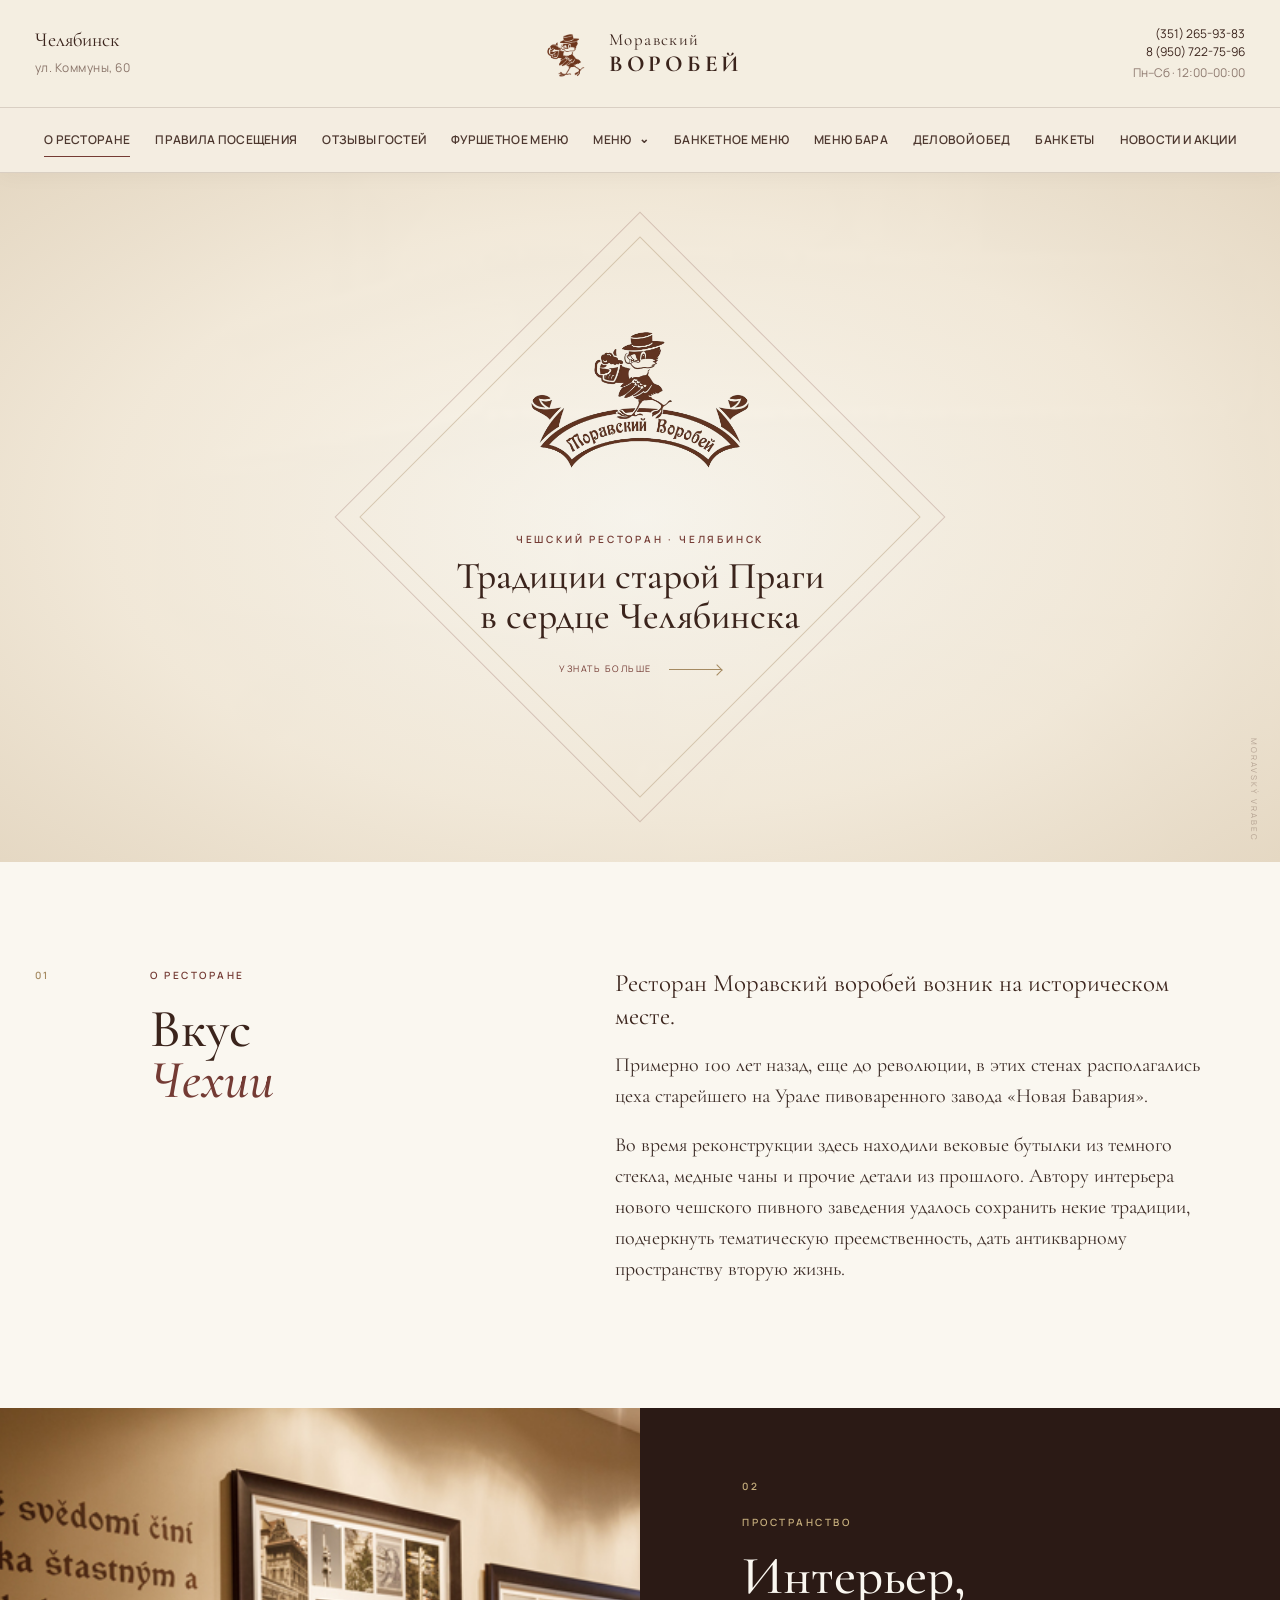
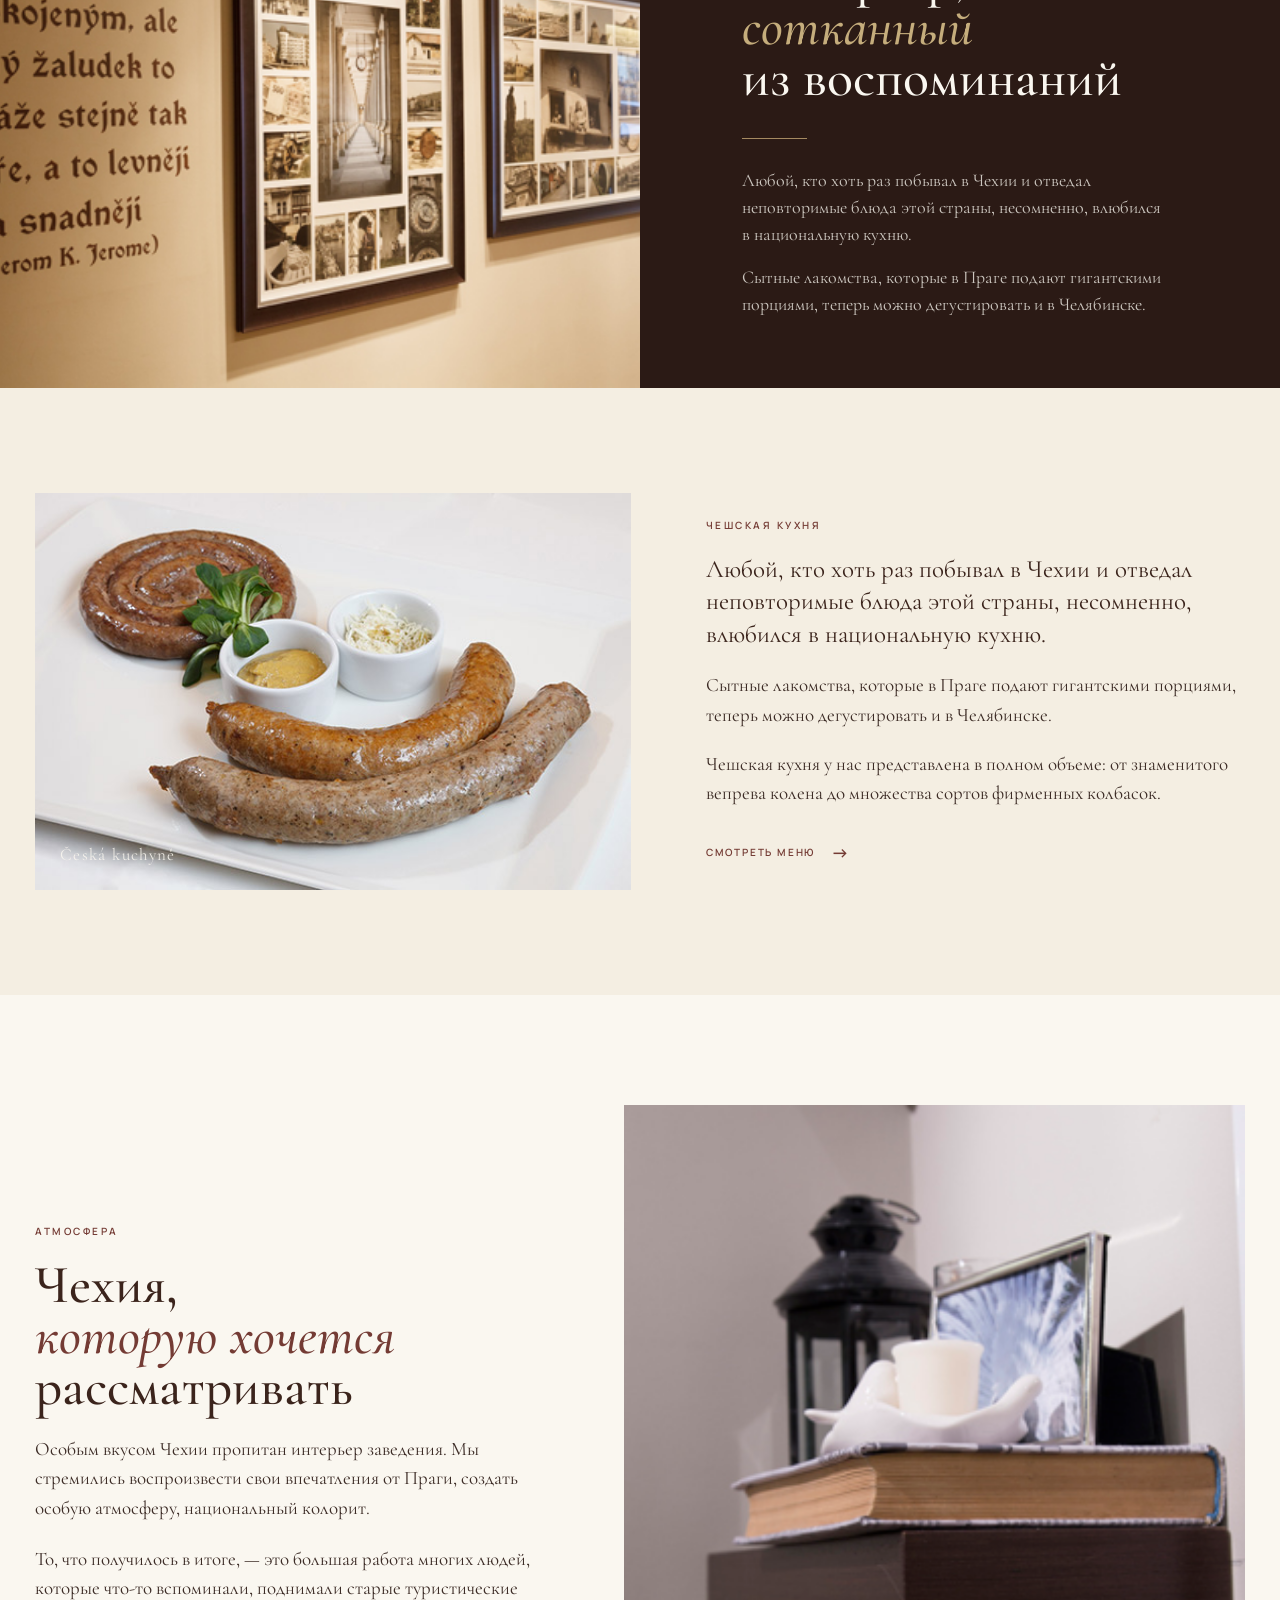
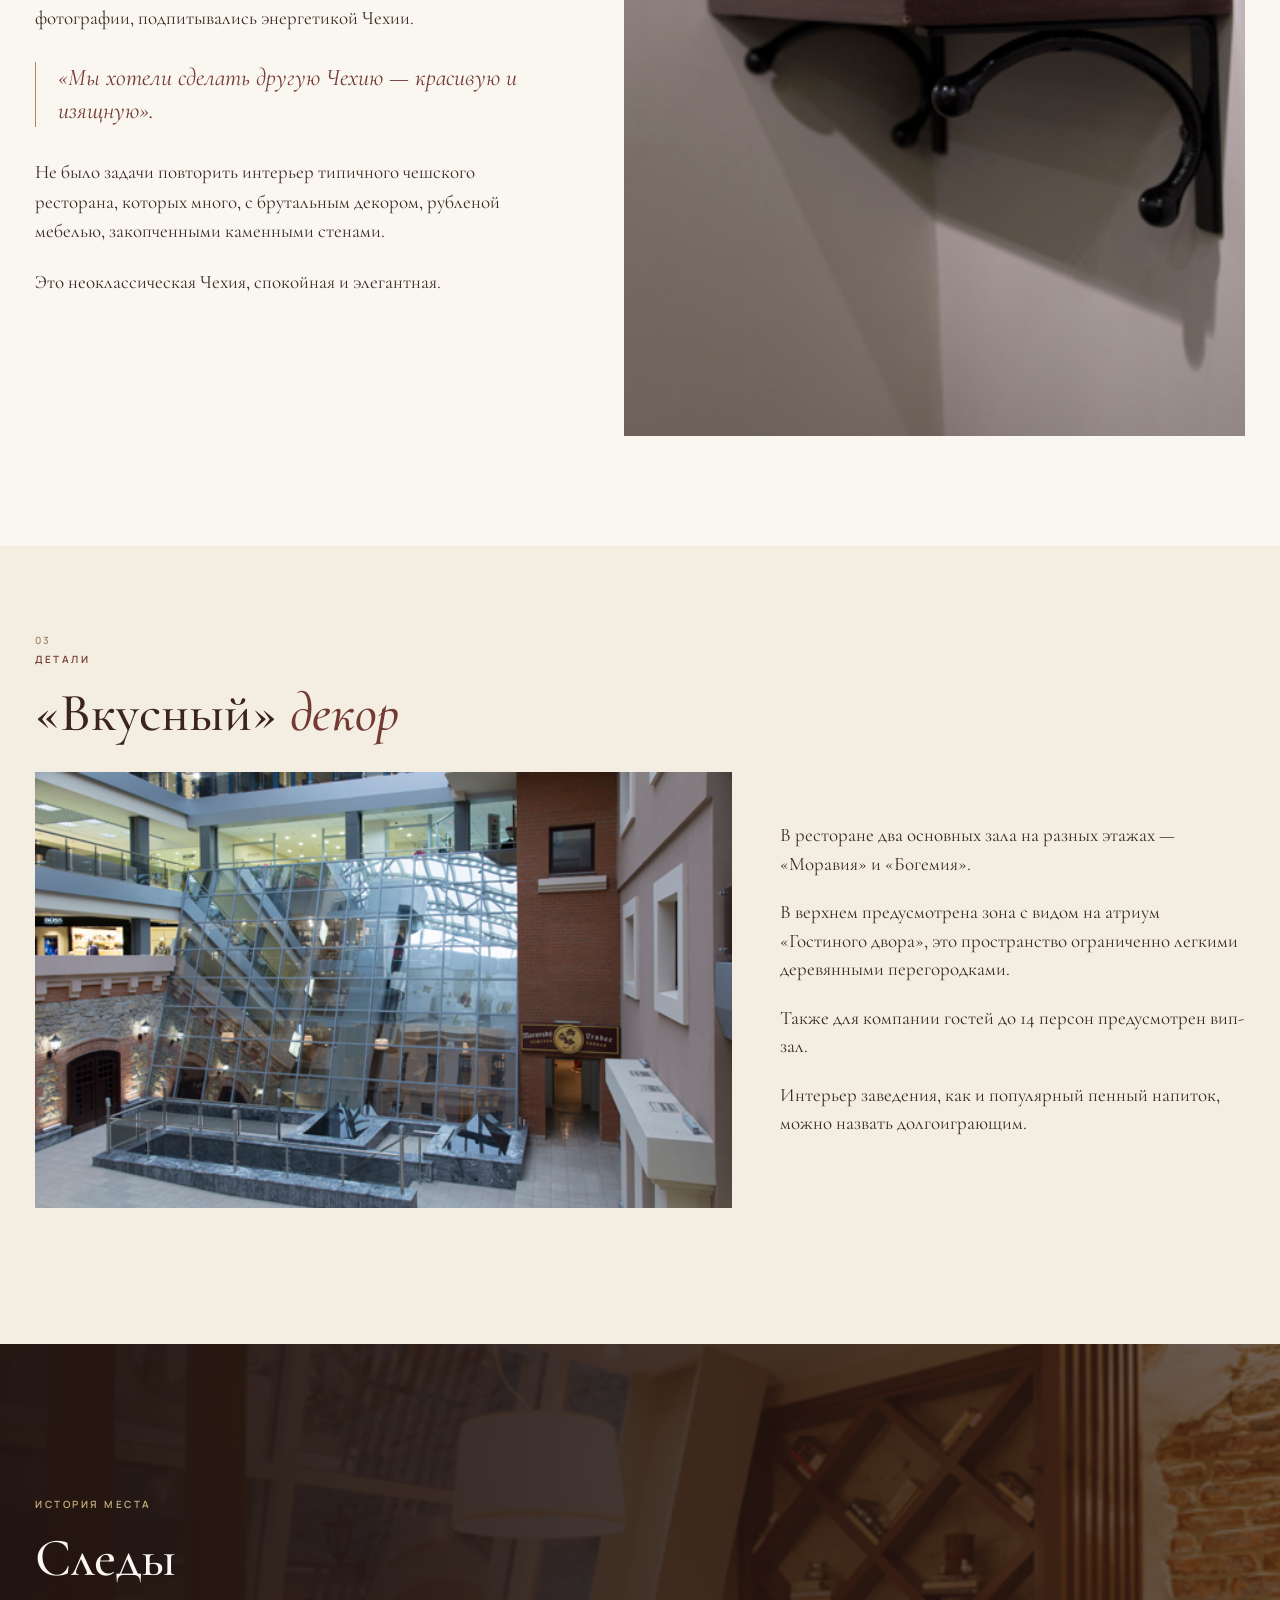
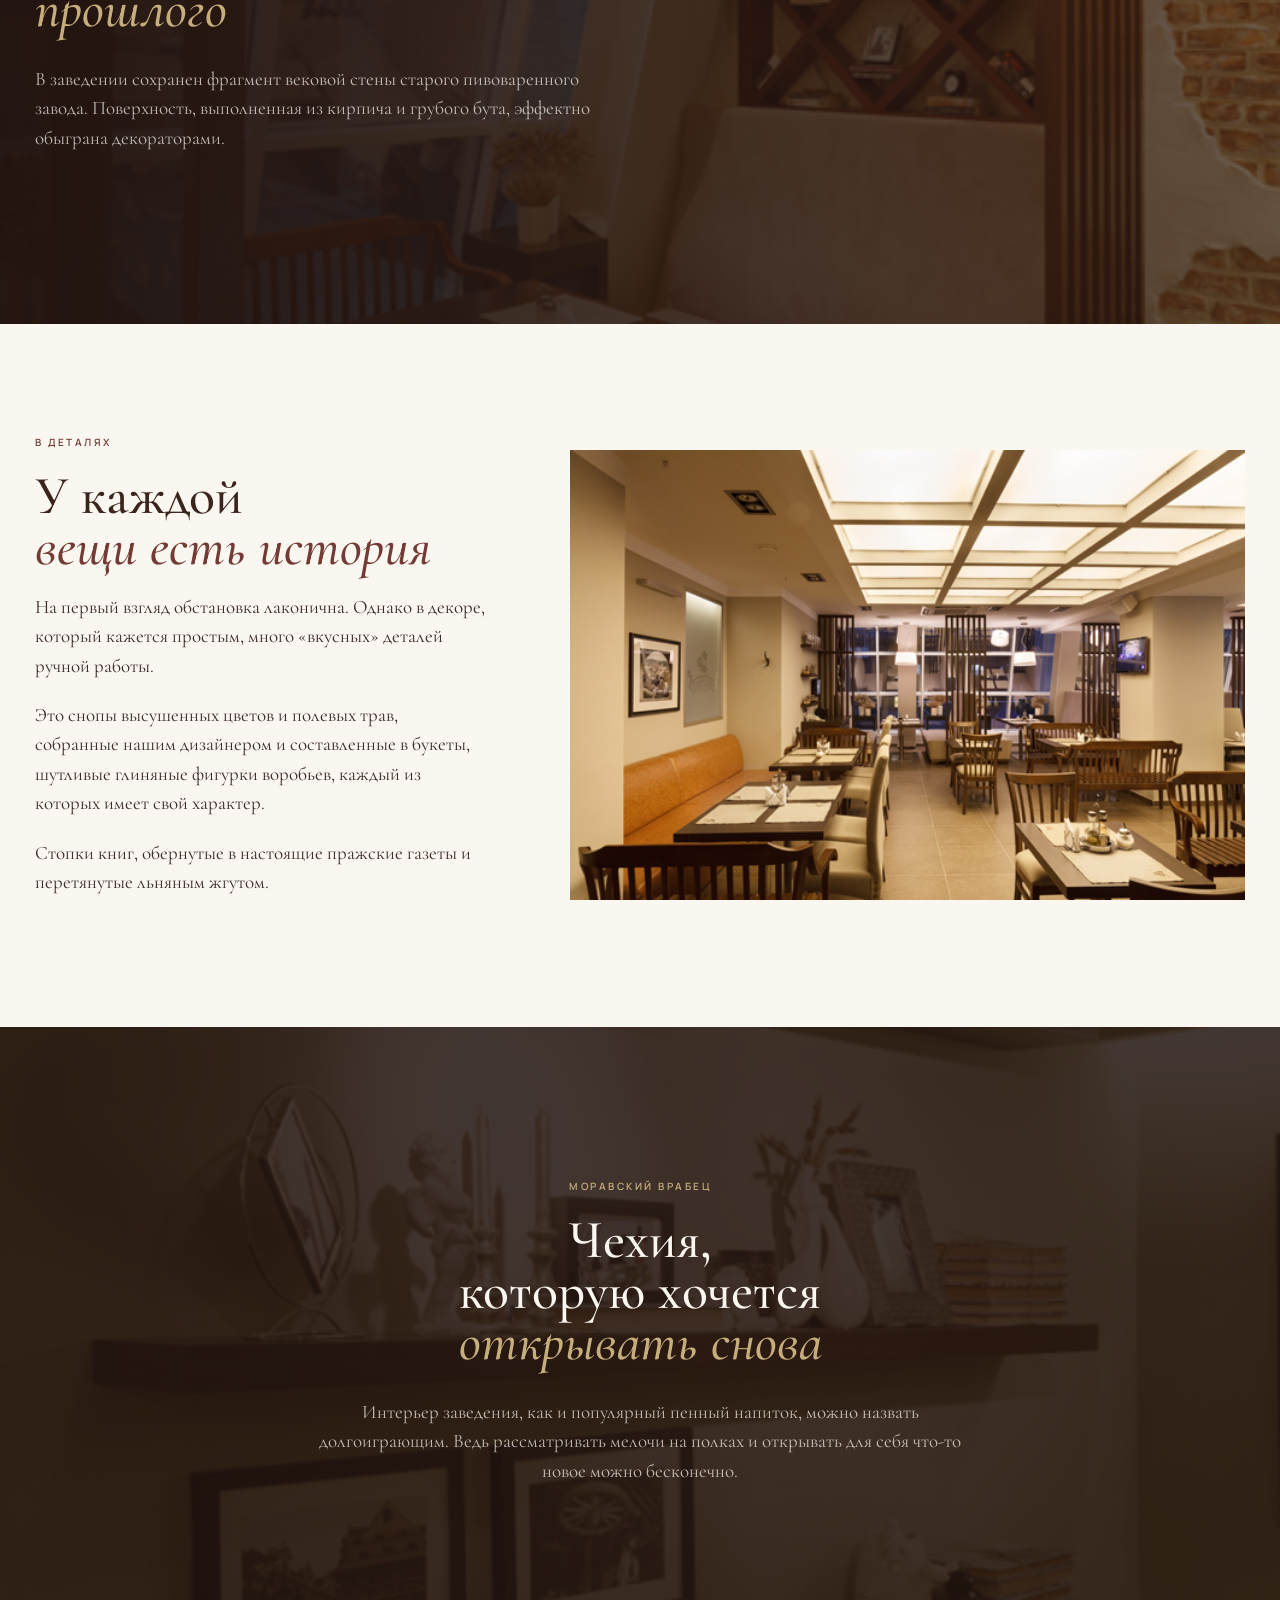
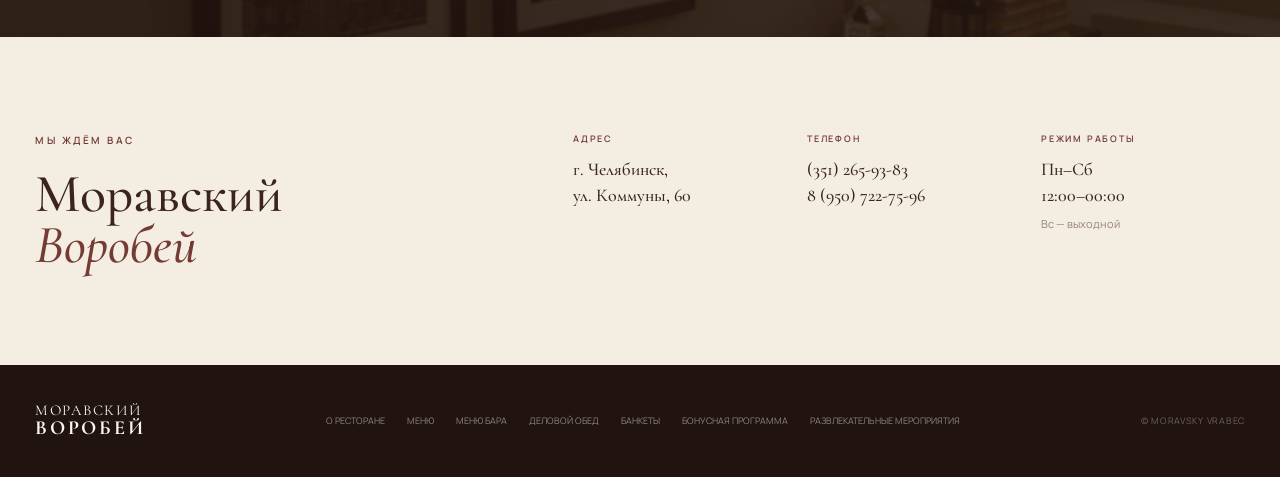
==== index.html @ 25df18ca "Первый коммит" ====
<!DOCTYPE html>
<html lang="ru">
<head>
    <meta charset="UTF-8">
    <meta name="viewport" content="width=device-width, initial-scale=1.0">

    <title>Моравский Воробей — чешский ресторан в Челябинске</title>

    <meta
        name="description"
        content="Моравский воробей — чешский пивной ресторан в Челябинске. Вкус Чехии, традиционная кухня и атмосфера старой Праги."
    >

    <link rel="preconnect" href="https://fonts.googleapis.com">
    <link rel="preconnect" href="https://fonts.gstatic.com" crossorigin>

    <link
        href="https://fonts.googleapis.com/css2?family=Cormorant+Garamond:wght@400;500;600;700&family=Manrope:wght@400;500;600;700&display=swap"
        rel="stylesheet"
    >

    <link rel="stylesheet" href="style.css">
</head>

<body>

<!-- =====================================================
     HEADER
===================================================== -->

<header class="header" id="header">

    <div class="header__top">

        <div class="container header__top-inner">

            <div class="location">
                <span class="location__label">Челябинск</span>
                <span class="location__address">ул. Коммуны, 60</span>
            </div>

        <a class="logo" href="#top" aria-label="Моравский Врабец">
            <img
            class="logo__image"
            src="images/headerlogo.png"
            alt="Моравский Воробей"
             >

            <span class="logo__text">
            <span>Моравский</span>
            <strong>ВОРОБЕЙ</strong>
            </span>
            </a>

            <div class="header__contacts">

                <a href="tel:+73512659383">
                    (351) 265-93-83
                </a>

                <a href="tel:+79507227596">
                    8 (950) 722-75-96
                </a>

                <span class="working-hours">
                    Пн–Сб · 12:00–00:00
                </span>

            </div>

            <button
                class="menu-button"
                id="menuButton"
                aria-label="Открыть меню"
                aria-expanded="false"
            >
                <span></span>
                <span></span>
            </button>

        </div>

    </div>


    <!-- NAVIGATION -->

    <nav class="nav" id="mainNav">

        <div class="container nav__inner">

            <div class="nav__group">

                <a href="#restaurant" class="nav__link nav__link--active">
                    О ресторане
                </a>

                <a href="#" class="nav__link">
                    Правила посещения
                </a>

                <a href="#" class="nav__link">
                    Отзывы гостей
                </a>

                <a href="#" class="nav__link">
                    Фуршетное меню
                </a>

            </div>


            <div class="nav__group nav__group--menu">

                <button class="nav__link nav__dropdown">
                    Меню
                    <span>⌄</span>
                </button>

                <div class="dropdown">

                    <a href="#">Для начала</a>
                    <a href="#">Колбаски</a>
                    <a href="#">Закуски к пиву</a>
                    <a href="#">Салаты</a>
                    <a href="#">Супы</a>
                    <a href="#">Блюда из рыбы</a>
                    <a href="#">Блюда из птицы</a>
                    <a href="#">Блюда из свинины</a>
                    <a href="#">Гарниры</a>
                    <a href="#">Блюда из говядины</a>
                    <a href="#">Десерты</a>
                    <a href="#">Детское меню</a>
                    <a href="#">Осеннее меню</a>

                </div>

            </div>


            <div class="nav__group">

                <a href="#" class="nav__link">
                    Банкетное меню
                </a>

                <a href="#" class="nav__link">
                    Меню бара
                </a>

                <a href="#" class="nav__link">
                    Деловой обед
                </a>

                <a href="#" class="nav__link">
                    Банкеты
                </a>

                <a href="#" class="nav__link">
                    Новости и акции
                </a>

            </div>

        </div>

    </nav>

</header>



<main id="top">

<!-- =====================================================
     HERO
===================================================== -->

<section class="hero">

    <div class="hero__image">

        <!--
            Замените на фотографию ресторана.
            Например:
            images/hero.jpg
        -->

        <img
            src="images/hero.png"
            alt="Интерьер ресторана Моравский Врабец"
        >

    </div>


    <div class="hero__overlay"></div>


    <div class="container hero__content">

        <div class="hero__content">

    <div class="hero__logo">
        <img
            src="images/logo.png"
            alt="Моравский Врабец"
        >
    </div>

    <div class="hero__eyebrow">
        Чешский ресторан · Челябинск
    </div>

    <p class="hero__subtitle">
        Традиции старой Праги<br>
        в сердце Челябинска
    </p>

    <a href="#restaurant" class="hero__scroll">
        <span>Узнать больше</span>
        <i></i>
    </a>

</div>
    </div>


    <div class="hero__caption">
        MORAVSKÝ VRABEC
    </div>

</section>



<!-- =====================================================
     INTRO
===================================================== -->

<section class="intro" id="restaurant">

    <div class="container intro__grid">

        <div class="section-number">
            01
        </div>


        <div class="intro__heading">

            <div class="eyebrow">
                О ресторане
            </div>

            <h2>
                Вкус<br>
                <span>Чехии</span>
            </h2>

        </div>


        <div class="intro__text">

            <p class="lead">
                Ресторан Моравский воробей возник
                на историческом месте.
            </p>

            <p>
                Примерно 100 лет назад, еще до революции,
                в этих стенах располагались цеха старейшего
                на Урале пивоваренного завода
                «Новая Бавария».
            </p>

            <p>
                Во время реконструкции здесь находили
                вековые бутылки из темного стекла,
                медные чаны и прочие детали из прошлого.
                Автору интерьера нового чешского пивного
                заведения удалось сохранить некие традиции,
                подчеркнуть тематическую преемственность,
                дать антикварному пространству вторую жизнь.
            </p>

        </div>

    </div>

</section>



<!-- =====================================================
     IMAGE / MEMORY
===================================================== -->

<section class="memory">

    <div class="memory__image">

        <img
            src="images/photo-wall2.jpg"
            alt="Интерьер ресторана"
            loading="lazy"
        >

    </div>


    <div class="memory__content">

        <span class="section-number">
            02
        </span>

        <div class="eyebrow">
            Пространство
        </div>

        <h2>
            Интерьер,<br>
            <em>сотканный</em><br>
            из воспоминаний
        </h2>

        <div class="decorative-line"></div>

        <div class="memory__text">
            <p>
                Любой, кто хоть раз побывал в Чехии
                и отведал неповторимые блюда этой страны,
                несомненно, влюбился в национальную кухню.
            </p>
            <p>
                Сытные лакомства, которые в Праге подают
                гигантскими порциями, теперь можно
                дегустировать и в Челябинске.
            </p>
        </div>

    </div>

</section>


<!-- =====================================================
     CUISINE
===================================================== -->

<section class="cuisine">

    <div class="container cuisine__grid">

        <div class="cuisine__image">

            <img
                src="images/kolbaski.jpg"
                alt="Чешская кухня"
                loading="lazy"
            >

            <div class="image-label">
                Česká kuchyně
            </div>

        </div>


        <div class="cuisine__content">

            <div class="eyebrow">
                Чешская кухня
            </div>

            <p class="cuisine__lead">
                Любой, кто хоть раз побывал в Чехии
                и отведал неповторимые блюда этой страны,
                несомненно, влюбился в национальную кухню.
            </p>

            <p>
                Сытные лакомства, которые в Праге подают
                гигантскими порциями, теперь можно
                дегустировать и в Челябинске.
            </p>

            <p>
                Чешская кухня у нас представлена
                в полном объеме: от знаменитого
                вепрева колена до множества сортов
                фирменных колбасок.
            </p>

            <a href="#" class="text-link">
                Смотреть меню
                <span>→</span>
            </a>

        </div>

    </div>

</section>



<!-- =====================================================
     INTERIOR STORY
===================================================== -->

<section class="story">

    <div class="container story__grid">

        <div class="story__text">

            <div class="eyebrow">
                Атмосфера
            </div>

            <h2>
                Чехия,<br>
                <em>которую хочется</em><br>
                рассматривать
            </h2>

            <p>
                Особым вкусом Чехии пропитан интерьер
                заведения. Мы стремились воспроизвести
                свои впечатления от Праги, создать особую
                атмосферу, национальный колорит.
            </p>

            <p>
                То, что получилось в итоге, — это большая
                работа многих людей, которые что-то
                вспоминали, поднимали старые туристические
                фотографии, подпитывались энергетикой Чехии.
            </p>

            <blockquote>
                «Мы хотели сделать другую Чехию —
                красивую и изящную».
            </blockquote>

            <p>
                Не было задачи повторить интерьер типичного
                чешского ресторана, которых много,
                с брутальным декором, рубленой мебелью,
                закопченными каменными стенами.
            </p>

            <p>
                Это неоклассическая Чехия,
                спокойная и элегантная.
            </p>

        </div>


        <div class="story__gallery">

            <figure class="gallery-image gallery-image--large">
                <img
                    src="images/hero.png"
                    alt="Интерьер Моравского Врабца"
                    loading="lazy"
                >
            </figure>

            

        </div>

    </div>

</section>



<!-- =====================================================
     DECOR
===================================================== -->

<section class="decor">

    <div class="container">

        <div class="decor__header">

            <div>
                <span class="section-number">03</span>

                <div class="eyebrow">
                    Детали
                </div>

                <h2>
                    «Вкусный» <em>декор</em>
                </h2>
            </div>

        </div>


        <div class="decor__grid">

            <figure class="decor__main">

                <img
                    src="images/dekor2.jpg"
                    alt="Зал ресторана"
                    loading="lazy"
                >

            </figure>


            <div class="decor__copy">

                <p>
                    В ресторане два основных зала
                    на разных этажах — «Моравия»
                    и «Богемия».
                </p>

                <p>
                    В верхнем предусмотрена зона с видом
                    на атриум «Гостиного двора», это
                    пространство ограниченно легкими
                    деревянными перегородками.
                </p>

                <p>
                    Также для компании гостей до 14 персон
                    предусмотрен вип-зал.
                </p>

                <p>
                    Интерьер заведения, как и популярный
                    пенный напиток, можно назвать долгоиграющим.
                </p>

            </div>


            <figure class="decor__secondary">

                <img
                    src="images/photo-wall3.jpg"
                    alt="Детали декора ресторана"
                    loading="lazy"
                >

            </figure>

        </div>

    </div>

</section>



<!-- =====================================================
     HERITAGE
===================================================== -->

<section class="heritage">

    <div class="heritage__image">

        <img
            src="images/stena.jpg"
            alt="Старинная кирпичная стена"
            loading="lazy"
        >

    </div>


    <div class="heritage__content">

        <div class="eyebrow">
            История места
        </div>

        <h2>
            Следы<br>
            <em>прошлого</em>
        </h2>

        <p>
            В заведении сохранен фрагмент вековой стены
            старого пивоваренного завода.
            Поверхность, выполненная из кирпича
            и грубого бута, эффектно обыграна декораторами.
        </p>

    </div>

</section>



<!-- =====================================================
     DETAILS
===================================================== -->

<section class="details">

    <div class="container details__grid">

        <div class="details__text">

            <div class="eyebrow">
                В деталях
            </div>

            <h2>
                У каждой<br>
                <em>вещи есть история</em>
            </h2>

            <p>
                На первый взгляд обстановка лаконична.
                Однако в декоре, который кажется простым,
                много «вкусных» деталей ручной работы.
            </p>

            <p>
                Это снопы высушенных цветов и полевых трав,
                собранные нашим дизайнером и составленные
                в букеты, шутливые глиняные фигурки воробьев,
                каждый из которых имеет свой характер.
            </p>

            <p>
                Стопки книг, обернутые в настоящие
                пражские газеты и перетянутые льняным жгутом.
            </p>

        </div>


        <div class="details__gallery">

            <img
                src="images/zal.jpg"
                alt="Детали интерьера"
                loading="lazy"
            >

            
        </div>

    </div>

</section>



<!-- =====================================================
     FINAL
===================================================== -->

<section class="final-story">

    <div class="final-story__background">

        <img
            src="images/photo-wall.jpg"
            alt="Моравский Врабец"
            loading="lazy"
        >

    </div>

    <div class="final-story__overlay"></div>

    <div class="container final-story__content">

        <div class="eyebrow">
            Моравский Врабец
        </div>

        <h2>
            Чехия,<br>
            которую хочется<br>
            <em>открывать снова</em>
        </h2>

        <p>
            Интерьер заведения, как и популярный
            пенный напиток, можно назвать долгоиграющим.
            Ведь рассматривать мелочи на полках
            и открывать для себя что-то новое
            можно бесконечно.
        </p>

    </div>

</section>



<!-- =====================================================
     CONTACTS
===================================================== -->

<section class="contacts">

    <div class="container contacts__grid">

        <div>

            <div class="eyebrow">
                Мы ждём вас
            </div>

            <h2>
                Моравский<br>
                <em>Воробей</em>
            </h2>

        </div>


        <div class="contacts__info">

            <div class="contact-item">

                <span>Адрес</span>

                <strong>
                    г. Челябинск,<br>
                    ул. Коммуны, 60
                </strong>

            </div>


            <div class="contact-item">

                <span>Телефон</span>

                <a href="tel:+73512659383">
                    (351) 265-93-83
                </a>

                <a href="tel:+79507227596">
                    8 (950) 722-75-96
                </a>

            </div>


            <div class="contact-item">

                <span>Режим работы</span>

                <strong>
                    Пн–Сб<br>
                    12:00–00:00
                </strong>

                <small>
                    Вс — выходной
                </small>

            </div>

        </div>

    </div>

</section>

</main>



<!-- =====================================================
     FOOTER
===================================================== -->

<footer class="footer">

    <div class="container footer__inner">

        <div class="footer__logo">
            

            <span>
                МОРАВСКИЙ<br>
                <strong>ВОРОБЕЙ</strong>
            </span>
        </div>


        <div class="footer__links">

            <a href="#restaurant">О ресторане</a>
            <a href="#">Меню</a>
            <a href="#">Меню бара</a>
            <a href="#">Деловой обед</a>
            <a href="#">Банкеты</a>
            <a href="#">Бонусная программа</a>
            <a href="#">Развлекательные мероприятия</a>

        </div>


        <div class="footer__copyright">
            © MORAVSKY VRABEC
        </div>

    </div>

</footer>


<script src="script.js"></script>

</body>
</html>
---- style.css ----
/* =========================================================
   МОРАВСКИЙ ВРАБЕЦ
   Стилизация существующего index.html
========================================================= */

:root {
    --cream: #f4eee2;
    --cream-light: #faf7f0;
    --cream-dark: #e8ddca;

    --brown: #3b241c;
    --brown-dark: #2b1a15;
    --brown-deep: #21130f;

    --burgundy: #743b34;
    --burgundy-dark: #5b2b26;

    --gold: #a58a61;
    --gold-light: #c5ad7c;

    --text: #3b241c;
    --text-light: rgba(59, 36, 28, .80);

    --line: rgba(74, 44, 33, .16);

    --container: 1240px;

    --header-height: 172px;
}


/* =========================================================
   RESET
========================================================= */

* {
    box-sizing: border-box;
}

html {
    scroll-behavior: smooth;
}

html,
body {
    margin: 0;
    padding: 0;
}

body {
    background: var(--cream);
    color: var(--text);

    font-family: "Manrope", Arial, sans-serif;
    font-size: 14px;
    line-height: 1.6;

    overflow-x: hidden;
}

img {
    display: block;
    max-width: 100%;
}

a {
    color: inherit;
    text-decoration: none;
}

button {
    font: inherit;
}

h1,
h2,
h3,
p {
    margin-top: 0;
}

h2 {
    margin-bottom: 0;

    font-family: "Cormorant Garamond", Georgia, serif;
    font-size: clamp(42px, 4.2vw, 68px);
    font-weight: 500;
    line-height: .95;
}

h2 em {
    color: var(--burgundy);
    font-style: italic;
    font-weight: 500;
}

.container {
    width: min(
        calc(100% - 70px),
        var(--container)
    );

    margin: 0 auto;
}


/* =========================================================
   HEADER
========================================================= */

.header {
    position: fixed;

    top: 0;
    left: 0;
    right: 0;

    z-index: 1000;

    background: rgba(244, 238, 226, .97);

    border-bottom: 1px solid var(--line);

    box-shadow: 0 3px 20px rgba(43, 26, 21, .035);

    backdrop-filter: blur(10px);
}


/* =========================================================
   HEADER TOP
========================================================= */

.header__top {
    height: 108px;

    border-bottom: 1px solid var(--line);
}

.header__top-inner {
    height: 100%;

    display: grid;

    grid-template-columns: 1fr auto 1fr;

    align-items: center;
}


/* =========================================================
   LOCATION
========================================================= */

.location {
    display: flex;

    flex-direction: column;

    align-items: flex-start;
}

.location__label {
    color: var(--brown);

    font-family: "Cormorant Garamond", Georgia, serif;

    font-size: 20px;

    line-height: 1.05;
}

.location__address {
    margin-top: 7px;

    color: rgba(74, 44, 33, .62);

    font-size: 12px;

    letter-spacing: .04em;
}


/* =========================================================
   LOGO
========================================================= */

.logo {
    display: flex;

    align-items: center;
    justify-content: center;

    gap: 10px;

    height: 90px;

    transition: transform .3s ease;
}

.logo:hover {
    transform: translateY(-1px);
}

.logo__image {
    width: 62px;
    height: 62px;

    object-fit: contain;
}

.logo__text {
    display: flex;

    flex-direction: column;

    color: var(--brown);

    font-family: "Cormorant Garamond", Georgia, serif;

    line-height: 1;
}

.logo__text span {
    font-size: 17px;

    letter-spacing: .08em;
}

.logo__text strong {
    margin-top: 5px;

    font-size: 23px;

    letter-spacing: .16em;
}


/* =========================================================
   HEADER CONTACTS
========================================================= */

.header__contacts {
    display: flex;

    flex-direction: column;

    align-items: flex-end;

    color: var(--brown);

    font-size: 12px;

    line-height: 1.45;
}

.header__contacts a {
    transition: color .25s ease;
}

.header__contacts a:hover {
    color: var(--burgundy);
}

.working-hours {
    margin-top: 4px;

    color: rgba(74, 44, 33, .6);
}


/* =========================================================
   MOBILE BUTTON
========================================================= */

.menu-button {
    display: none;

    width: 40px;
    height: 40px;

    padding: 0;

    border: 0;

    background: transparent;
}

.menu-button span {
    display: block;

    width: 25px;
    height: 1px;

    margin: 6px auto;

    background: var(--brown);
}


/* =========================================================
   NAVIGATION
========================================================= */

.nav {
    height: 64px;

    background: rgba(244, 238, 226, .98);
}

.nav__inner {
    height: 100%;

    display: flex;

    align-items: center;
    justify-content: center;

    gap: 25px;
}

.nav__group {
    display: flex;

    align-items: center;

    gap: 25px;
}

.nav__link {
    position: relative;

    display: inline-flex;

    align-items: center;

    height: 64px;

    padding: 0;

    border: 0;

    background: transparent;

    color: rgba(74, 44, 33, .78);

    font-size: 10px;

    font-weight: 500;

    letter-spacing: .025em;

    text-transform: uppercase;

    white-space: nowrap;

    cursor: pointer;

    transition:
        color .25s ease;
}

.nav__link::after {
    position: absolute;

    left: 0;
    bottom: 15px;

    width: 0;
    height: 1px;

    background: var(--burgundy);

    content: "";

    transition: width .3s ease;
}

.nav__link:hover,
.nav__link--active {
    color: var(--burgundy);
}

.nav__link:hover::after,
.nav__link--active::after {
    width: 100%;
}


/* =========================================================
   DROPDOWN
========================================================= */

.nav__group--menu {
    position: relative;
}

.nav__dropdown {
    gap: 7px;
}

.nav__dropdown span {
    font-size: 12px;

    transform: translateY(-1px);
}

.dropdown {
    position: absolute;

    top: 58px;
    left: 50%;

    width: 245px;

    padding: 16px 20px;

    display: grid;

    grid-template-columns: 1fr;

    gap: 0;

    background: var(--cream-light);

    border: 1px solid var(--line);

    box-shadow:
        0 18px 40px rgba(43, 26, 21, .12);

    opacity: 0;

    visibility: hidden;

    transform:
        translate(-50%, 8px);

    transition:
        opacity .25s ease,
        visibility .25s ease,
        transform .25s ease;

    z-index: 20;
}

.nav__group--menu:hover .dropdown {
    opacity: 1;

    visibility: visible;

    transform:
        translate(-50%, 0);
}

.dropdown a {
    padding: 7px 0;

    color: rgba(74, 44, 33, .72);

    font-size: 10px;

    transition:
        color .2s ease,
        padding-left .2s ease;
}

.dropdown a:hover {
    padding-left: 5px;

    color: var(--burgundy);
}


/* =========================================================
   MAIN
========================================================= */

main {
    padding-top: var(--header-height);
}


/* =========================================================
   HERO
========================================================= */

.hero {
    position: relative;

    height: calc(100vh - var(--header-height));

    min-height: 520px;
    max-height: 690px;

    display: flex;

    align-items: center;
    justify-content: center;

    overflow: hidden;

    background:
        radial-gradient(
            circle at center,
            #faf7ef 0%,
            #f2e9d9 60%,
            #e5d8c3 100%
        );
}


/* =========================================================
   HERO BACKGROUND
========================================================= */

.hero__image {
    position: absolute;

    inset: 0;

    z-index: 0;

    overflow: hidden;
}

.hero__image img {
    width: 100%;
    height: 100%;

    object-fit: cover;

    opacity: .055;

    filter:
        sepia(.25)
        saturate(.55);

    transform: scale(1.04);
}

.hero__overlay {
    position: absolute;

    inset: 0;

    z-index: 1;

    background:
        radial-gradient(
            ellipse at center,
            rgba(250, 247, 239, .72) 0%,
            rgba(242, 233, 217, .88) 60%,
            rgba(229, 216, 195, .96) 100%
        );
}


/* =========================================================
   HERO DECORATION
========================================================= */

.hero::before {
    position: absolute;

    left: 50%;
    top: 50%;

    width: min(430px, 55vh);
    height: min(430px, 55vh);

    border: 1px solid rgba(116, 59, 52, .23);

    content: "";

    transform:
        translate(-50%, -50%)
        rotate(45deg);

    z-index: 2;
}

.hero::after {
    position: absolute;

    left: 50%;
    top: 50%;

    width: min(395px, 50vh);
    height: min(395px, 50vh);

    border: 1px solid rgba(165, 138, 97, .38);

    content: "";

    transform:
        translate(-50%, -50%)
        rotate(45deg);

    z-index: 2;
}


/* =========================================================
   HERO CONTENT
   В HTML два hero__content друг внутри друга.
========================================================= */

.hero > .hero__content {
    position: relative;

    z-index: 5;

    height: 100%;

    display: flex;

    align-items: center;
    justify-content: center;

    text-align: center;
}

.hero > .hero__content > .hero__content {
    position: relative;

    z-index: 5;

    width: 100%;

    display: flex;

    flex-direction: column;

    align-items: center;
    justify-content: center;

    padding: 30px 20px;
}


/* =========================================================
   HERO LOGO
========================================================= */

.hero__logo {
    position: relative;

    z-index: 6;

    width: 170px;
    height: 170px;

    display: flex;

    align-items: center;
    justify-content: center;

    margin-bottom: 19px;

    background: rgba(250, 247, 239, .78);

    border: 1px solid rgba(116, 59, 52, .18);

    border-radius: 50%;

    box-shadow:
        0 15px 40px rgba(74, 44, 33, .09);
}

.hero__logo::before {
    position: absolute;

    inset: 9px;

    border: 1px solid rgba(165, 138, 97, .48);

    border-radius: 50%;

    content: "";
}

.hero__logo img {
    position: relative;

    z-index: 2;

    width: 132px;
    height: 132px;

    object-fit: contain;
}


/* =========================================================
   HERO TEXT
========================================================= */

.hero__eyebrow {
    position: relative;

    z-index: 6;

    margin-bottom: 10px;

    color: var(--burgundy);

    font-size: 10px;
    font-weight: 600;

    letter-spacing: .28em;

    text-transform: uppercase;
}

.hero__subtitle {
    position: relative;

    z-index: 6;

    max-width: 650px;

    margin: 0;

    color: var(--brown);

    font-family: "Cormorant Garamond", Georgia, serif;

    font-size: clamp(28px, 3vw, 38px);

    font-weight: 500;

    line-height: 1.05;
}

.hero__scroll {
    position: relative;

    z-index: 6;

    display: flex;

    align-items: center;

    gap: 17px;

    margin-top: 25px;

    color: var(--burgundy);

    font-size: 9px;

    letter-spacing: .18em;

    text-transform: uppercase;
}

.hero__scroll i {
    position: relative;

    display: block;

    width: 52px;
    height: 1px;

    background: var(--gold);
}

.hero__scroll i::after {
    position: absolute;

    right: 0;
    top: -3px;

    width: 7px;
    height: 7px;

    border-top: 1px solid var(--gold);
    border-right: 1px solid var(--gold);

    content: "";

    transform: rotate(45deg);
}

.hero__caption {
    position: absolute;

    right: 20px;
    bottom: 20px;

    z-index: 6;

    color: rgba(74, 44, 33, .32);

    font-size: 8px;

    letter-spacing: .25em;

    writing-mode: vertical-rl;
}


/* =========================================================
   EYEBROW / SECTION NUMBER
========================================================= */

.eyebrow {
    margin-bottom: 20px;

    color: var(--burgundy);

    font-size: 10px;

    font-weight: 600;

    letter-spacing: .25em;

    text-transform: uppercase;
}

.section-number {
    color: var(--gold);

    font-size: 10px;
    font-weight: 600;

    letter-spacing: .22em;
}


/* =========================================================
   INTRO
========================================================= */

.intro {
    padding: 105px 0;

    background: var(--cream-light);
}

.intro__grid {
    display: grid;

    grid-template-columns:
        70px
        .8fr
        1.2fr;

    gap: 45px;

    align-items: start;
}

.intro__heading h2 {
    color: var(--brown);
}

.intro__heading h2 span {
    color: var(--burgundy);

    font-style: italic;
}

.intro__text {
    max-width: 610px;

    color: var(--text-light);

    font-family: "Cormorant Garamond", Georgia, serif;

    font-size: 19px;

    line-height: 1.55;
}

.intro__text p {
    margin-bottom: 18px;
}

.intro__text .lead {
    color: var(--brown);

    font-size: 24px;

    line-height: 1.3;
}


/* =========================================================
   MEMORY
========================================================= */

.memory {
    display: grid;

    grid-template-columns: 1fr 1fr;

    min-height: 570px;

    background: var(--brown-dark);

    color: var(--cream-light);
}

.memory__image {
    min-height: 570px;

    overflow: hidden;
}

.memory__image img {
    width: 100%;
    height: 100%;

    object-fit: cover;

    transition: transform .8s ease;
}

.memory__image:hover img {
    transform: scale(1.025);
}

.memory__content {
    display: flex;

    flex-direction: column;

    justify-content: center;

    padding: 70px 8vw;
}

.memory__content .section-number {
    margin-bottom: 20px;

    color: var(--gold-light);
}

.memory__content .eyebrow {
    color: var(--gold-light);
}

.memory__content h2 {
    color: var(--cream-light);
}

.memory__content h2 em {
    color: var(--gold-light);
}

.memory__text {
    margin-top: 28px;
    max-width: 420px;
}

.memory__text p {
    margin: 0 0 16px;
    color: rgba(250, 247, 240, 0.78);
    font-family: "Cormorant Garamond", Georgia, serif;
    font-size: 18px;
    line-height: 1.5;
}

.memory__text p:last-child {
    margin-bottom: 0;
}

@media (max-width: 800px) {
    .memory__text {
        max-width: 100%;
        margin-top: 24px;
    }

    .memory__text p {
        font-size: 17px;
    }
}

.decorative-line {
    width: 65px;
    height: 1px;

    margin-top: 35px;

    background: var(--gold);
}


/* =========================================================
   CUISINE
========================================================= */

.cuisine {
    padding: 105px 0;

    background: var(--cream);
}

.cuisine__grid {
    display: grid;

    grid-template-columns:
        1.05fr
        .95fr;

    gap: 75px;

    align-items: center;
}

.cuisine__image {
    position: relative;
    aspect-ratio: 4 / 3;
    min-height: 0;
    overflow: hidden;
}

.cuisine__image img {
    width: 100%;
    height: 100%;

    object-fit: cover;

    transition: transform .8s ease;
}

.cuisine__image:hover img {
    transform: scale(1.025);
}

.image-label {
    position: absolute;

    left: 25px;
    bottom: 22px;

    color: rgba(250, 247, 240, .85);

    font-family: "Cormorant Garamond", Georgia, serif;

    font-size: 17px;

    letter-spacing: .08em;
}

.cuisine__content {
    max-width: 550px;
}

.cuisine__content .eyebrow {
    margin-bottom: 20px;
}

.cuisine__content p {
    margin-bottom: 20px;

    color: var(--text-light);

    font-family: "Cormorant Garamond", Georgia, serif;

    font-size: 18px;

    line-height: 1.55;
}

.cuisine__lead {
    color: var(--brown) !important;

    font-size: 25px !important;

    line-height: 1.3 !important;
}

.text-link {
    display: inline-flex;

    align-items: center;

    gap: 16px;

    margin-top: 10px;

    color: var(--burgundy);

    font-size: 10px;

    font-weight: 600;

    letter-spacing: .18em;

    text-transform: uppercase;
}

.text-link span {
    font-size: 18px;

    transition: transform .25s ease;
}

.text-link:hover span {
    transform: translateX(5px);
}


/* =========================================================
   STORY
========================================================= */

.story {
    padding: 110px 0;

    background: var(--cream-light);
}

.story__grid {
    display: grid;

    grid-template-columns:
        .9fr
        1.1fr;

    gap: 80px;

    align-items: center;
}

.story__text {
    max-width: 570px;
}

.story__text p {
    margin: 22px 0;

    color: var(--text-light);

    font-family: "Cormorant Garamond", Georgia, serif;

    font-size: 18px;

    line-height: 1.55;
}

.story__text blockquote {
    margin: 30px 0;

    padding-left: 22px;

    border-left: 1px solid var(--gold);

    color: var(--burgundy);

    font-family: "Cormorant Garamond", Georgia, serif;

    font-size: 24px;

    font-style: italic;

    line-height: 1.35;
}

.story__gallery {
    position: relative;
    aspect-ratio: 1.08 / 1;
    height: auto;
    min-height: 0;
}

.gallery-image {
    margin: 0;

    overflow: hidden;
}

.gallery-image img {
    width: 100%;
    height: 100%;

    object-fit: cover;
}

.gallery-image--large {
    position: absolute;
    top: 0;
    right: 0;
    width: 78%;
    height: 82%;
}

.gallery-image--small {
    position: absolute;
    left: 0;
    bottom: 0;
    width: 45%;
    height: 43%;
    border: 10px solid var(--cream-light);
}


/* =========================================================
   DECOR
========================================================= */

.decor {
    padding: 110px 0;

    background: var(--brown);

    color: var(--cream-light);
}

.decor__header {
    display: grid;

    grid-template-columns:
        1fr
        .7fr;

    gap: 70px;

    align-items: end;

    margin-bottom: 60px;
}

.decor__header h2 {
    color: var(--cream-light);
}

.decor__header h2 em {
    color: var(--gold-light);
}

.decor__header > p {
    margin: 0;

    color: rgba(250, 247, 240, .65);

    font-family: "Cormorant Garamond", Georgia, serif;

    font-size: 19px;

    line-height: 1.55;
}

.decor__grid {
    display: grid;

    grid-template-columns:
        1.35fr
        .75fr;

    grid-template-rows:
        auto auto;

    gap: 25px;
}

.decor__main {
    grid-row: 1 / span 2;
    margin: 0;
    min-height: 0;
    aspect-ratio: 1.12 / 1;
    overflow: hidden;
}

.decor__main img {
    width: 100%;
    height: 100%;

    object-fit: cover;
}

.decor__copy {
    padding: 20px 10px;
}

.decor__copy p {
    margin-bottom: 20px;

    color: rgba(250, 247, 240, .68);

    font-family: "Cormorant Garamond", Georgia, serif;

    font-size: 18px;

    line-height: 1.5;
}

.decor__secondary {
    margin: 0;
    height: auto;
    aspect-ratio: 4 / 3;
    overflow: hidden;
}

.decor__secondary img {
    width: 100%;
    height: 100%;

    object-fit: cover;
}


/* =========================================================
   HERITAGE
========================================================= */

.heritage {
    position: relative;

    min-height: 580px;

    display: flex;

    align-items: center;

    overflow: hidden;

    background: var(--brown-dark);

    color: var(--cream-light);
}

.heritage__image {
    position: absolute;

    inset: 0;

    margin: 0;
}

.heritage__image img {
    width: 100%;
    height: 100%;

    object-fit: cover;

    opacity: .42;
}

.heritage::after {
    position: absolute;

    inset: 0;

    background:
        linear-gradient(
            90deg,
            rgba(33, 19, 15, .95),
            rgba(33, 19, 15, .65),
            rgba(33, 19, 15, .25)
        );

    content: "";
}

.heritage__content {
    position: relative;

    z-index: 2;

    width: min(
        calc(100% - 70px),
        var(--container)
    );

    margin: 0 auto;

    padding: 80px 0;
}

.heritage__content .eyebrow {
    color: var(--gold-light);
}

.heritage__content h2 {
    color: var(--cream-light);
}

.heritage__content h2 em {
    color: var(--gold-light);
}

.heritage__content p {
    max-width: 570px;

    margin-top: 30px;

    color: rgba(250, 247, 240, .72);

    font-family: "Cormorant Garamond", Georgia, serif;

    font-size: 19px;

    line-height: 1.55;
}


/* =========================================================
   DETAILS
========================================================= */

.details {
    padding: 110px 0;

    background: var(--cream-light);
}

.details__grid {
    display: grid;

    grid-template-columns:
        .8fr
        1.2fr;

    gap: 85px;

    align-items: center;
}

.details__text {
    max-width: 560px;
}

.details__text p {
    margin: 20px 0;

    color: var(--text-light);

    font-family: "Cormorant Garamond", Georgia, serif;

    font-size: 18px;

    line-height: 1.55;
}

.details__gallery {
    display: grid;

    grid-template-columns:
        1.15fr
        .85fr;

    gap: 15px;

    align-items: end;
}

.details__gallery img {
    width: 100%;
    height: auto;
    aspect-ratio: 4 / 5;
    object-fit: cover;
}

.details__gallery img:last-child {
    height: auto;
    aspect-ratio: 4 / 5;
}


/* =========================================================
   FINAL STORY
========================================================= */

.final-story {
    position: relative;

    min-height: 610px;

    display: flex;

    align-items: center;
    justify-content: center;

    overflow: hidden;

    text-align: center;

    background: var(--brown-dark);
}

.final-story__background {
    position: absolute;

    inset: 0;
}

.final-story__background img {
    width: 100%;
    height: 100%;

    object-fit: cover;

    opacity: .4;
}

.final-story__overlay {
    position: absolute;

    inset: 0;

    background:
        rgba(33, 19, 15, .63);
}

.final-story__content {
    position: relative;

    z-index: 2;

    max-width: 800px;

    padding: 70px 20px;

    color: var(--cream-light);
}

.final-story__content .eyebrow {
    color: var(--gold-light);
}

.final-story__content h2 {
    color: var(--cream-light);
}

.final-story__content h2 em {
    color: var(--gold-light);
}

.final-story__content p {
    max-width: 650px;

    margin: 30px auto 0;

    color: rgba(250, 247, 240, .72);

    font-family: "Cormorant Garamond", Georgia, serif;

    font-size: 19px;

    line-height: 1.55;
}


/* =========================================================
   CONTACTS
========================================================= */

.contacts {
    padding: 95px 0;

    background: var(--cream);
}

.contacts__grid {
    display: grid;

    grid-template-columns:
        .8fr
        1.2fr;

    gap: 90px;

    align-items: start;
}

.contacts h2 {
    color: var(--brown);
}

.contacts h2 em {
    color: var(--burgundy);
}

.contacts__info {
    display: grid;

    grid-template-columns:
        repeat(3, 1fr);

    gap: 30px;
}

.contact-item {
    display: flex;

    flex-direction: column;
}

.contact-item > span {
    margin-bottom: 10px;

    color: var(--burgundy);

    font-size: 9px;

    font-weight: 600;

    letter-spacing: .2em;

    text-transform: uppercase;
}

.contact-item strong,
.contact-item a {
    color: var(--brown);

    font-family: "Cormorant Garamond", Georgia, serif;

    font-size: 18px;

    font-weight: 500;

    line-height: 1.45;
}

.contact-item a:hover {
    color: var(--burgundy);
}

.contact-item small {
    margin-top: 7px;

    color: rgba(74, 44, 33, .55);

    font-size: 11px;
}


/* =========================================================
   FOOTER
========================================================= */

.footer {
    padding: 38px 0;

    background: var(--brown-deep);

    color: var(--cream-light);
}

.footer__inner {
    display: flex;

    align-items: center;
    justify-content: space-between;

    gap: 35px;
}

.footer__logo {
    color: var(--cream-light);

    font-family: "Cormorant Garamond", Georgia, serif;

    font-size: 15px;

    line-height: 1.05;

    letter-spacing: .1em;
}

.footer__logo strong {
    font-size: 20px;

    letter-spacing: .14em;
}

.footer__links {
    display: flex;

    flex-wrap: wrap;

    justify-content: center;

    gap: 10px 22px;
}

.footer__links a {
    color: rgba(250, 247, 240, .5);

    font-size: 9px;

    text-transform: uppercase;

    transition: color .25s ease;
}

.footer__links a:hover {
    color: var(--cream-light);
}

.footer__copyright {
    color: rgba(250, 247, 240, .35);

    font-size: 9px;

    letter-spacing: .08em;

    white-space: nowrap;
}


/* =========================================================
   DESKTOP COMPACT
   Чтобы сайт нормально помещался на обычном экране
========================================================= */

@media (max-height: 850px) and (min-width: 801px) {

    :root {
        --header-height: 158px;
    }

    .header__top {
        height: 96px;
    }

    .nav {
        height: 62px;
    }

    .nav__link {
        height: 62px;

        font-size: 9px;
    }

    .hero {
        height: calc(100vh - var(--header-height));

        min-height: 470px;
        max-height: 610px;
    }

    .hero__logo {
        width: 145px;
        height: 145px;

        margin-bottom: 14px;
    }

    .hero__logo img {
        width: 112px;
        height: 112px;
    }

    .hero::before {
        width: 365px;
        height: 365px;
    }

    .hero::after {
        width: 335px;
        height: 335px;
    }

    .hero__subtitle {
        font-size: 28px;
    }

    .hero__scroll {
        margin-top: 18px;
    }

    .intro,
    .cuisine,
    .story,
    .decor,
    .details {
        padding-top: 75px;
        padding-bottom: 75px;
    }

    .memory {
        min-height: 500px;
    }

    .memory__image {
        min-height: 500px;
    }

    .story__gallery {
        aspect-ratio: 1.08 / 1;
    }

    .decor__main {
        aspect-ratio: 1.12 / 1;
    }

    .details__gallery img {
        aspect-ratio: 4 / 5;
    }
}


/* =========================================================
   TABLET
========================================================= */

@media (max-width: 1100px) {

    .container {
        width: calc(100% - 45px);
    }

    .header__top-inner {
        grid-template-columns:
            1fr auto 1fr;
    }

    .logo__image {
        width: 52px;
        height: 52px;
    }

    .logo__text span {
        font-size: 15px;
    }

    .logo__text strong {
        font-size: 19px;
    }

    .nav__inner {
        gap: 14px;
    }

    .nav__group {
        gap: 15px;
    }

    .nav__link {
        font-size: 8px;
    }

    .intro__grid {
        grid-template-columns:
            50px
            1fr
            1.2fr;

        gap: 25px;
    }

    .cuisine__grid,
    .story__grid,
    .details__grid {
        gap: 45px;
    }

    .contacts__grid {
        gap: 45px;
    }

    .contacts__info {
        grid-template-columns: 1fr 1fr;
    }
}


/* =========================================================
   MOBILE
========================================================= */

@media (max-width: 800px) {

    :root {
        --header-height: 76px;
    }

    .container {
        width: calc(100% - 32px);
    }

    /* HEADER */

    .header__top {
        height: 76px;
    }

    .header__top-inner {
        grid-template-columns:
            1fr auto 1fr;
    }

    .location {
        display: none;
    }

    .logo {
        gap: 7px;
        height: 70px;
    }

    .logo__image {
        width: 45px;
        height: 45px;
    }

    .logo__text span {
        font-size: 12px;
    }

    .logo__text strong {
        font-size: 16px;
    }

    .header__contacts {
        font-size: 9px;
    }

    .header__contacts a {
        display: none;
    }

    .working-hours {
        margin: 0;
    }

    .menu-button {
        display: block;

        position: absolute;

        right: 14px;
    }

    .nav {
        display: none;

        height: auto;

        border-top: 1px solid var(--line);
    }

    .nav.is-open {
        display: block;
    }

    .nav__inner {
        width: 100%;

        padding: 15px 20px;

        flex-direction: column;

        align-items: stretch;

        gap: 0;
    }

    .nav__group {
        flex-direction: column;

        align-items: stretch;

        gap: 0;
    }

    .nav__link {
        height: auto;

        min-height: 42px;

        justify-content: space-between;

        padding: 10px 0;

        font-size: 10px;
    }

    .nav__link::after {
        display: none;
    }

    .dropdown {
        position: static;

        width: 100%;

        padding: 8px 15px;

        display: none;

        opacity: 1;

        visibility: visible;

        transform: none;

        box-shadow: none;

        border: 0;

        background: rgba(74, 44, 33, .035);
    }

    .nav__group--menu:hover .dropdown {
        display: grid;

        transform: none;
    }

    main {
        padding-top: var(--header-height);
    }


    /* HERO */

    .hero {
        height: calc(100svh - 76px);

        min-height: 500px;

        max-height: none;
    }

    .hero::before {
        width: 310px;
        height: 310px;
    }

    .hero::after {
        width: 285px;
        height: 285px;
    }

    .hero__logo {
        width: 155px;
        height: 155px;

        margin-bottom: 18px;
    }

    .hero__logo img {
        width: 120px;
        height: 120px;
    }

    .hero__eyebrow {
        max-width: 90%;

        font-size: 8px;

        letter-spacing: .18em;
    }

    .hero__subtitle {
        max-width: 90%;

        font-size: 24px;
    }

    .hero__scroll {
        margin-top: 23px;

        font-size: 8px;
    }

    .hero__caption {
        display: none;
    }


    /* INTRO */

    .intro {
        padding: 70px 0;
    }

    .intro__grid {
        grid-template-columns: 1fr;

        gap: 25px;
    }

    .intro__grid > .section-number {
        order: 0;
    }

    .intro__heading {
        order: 1;
    }

    .intro__text {
        order: 2;

        font-size: 17px;
    }

    .intro__text .lead {
        font-size: 22px;
    }


    /* MEMORY */

    .memory {
        grid-template-columns: 1fr;
    }

    .memory__image {
        min-height: 0;
        aspect-ratio: 16 / 10;
        height: auto;
    }

    .memory__content {
        min-height: 400px;

        padding: 65px 25px;
    }


    /* CUISINE */

    .cuisine {
        padding: 70px 0;
    }

    .cuisine__grid {
        grid-template-columns: 1fr;

        gap: 45px;
    }

    .cuisine__image {
        height: auto;
        aspect-ratio: 4 / 3;
    }


    /* STORY */

    .story {
        padding: 70px 0;
    }

    .story__grid {
        grid-template-columns: 1fr;

        gap: 50px;
    }

    .story__gallery {
        height: auto;
        aspect-ratio: 1 / 1.05;
    }

    .gallery-image--large {
        width: 80%;
        height: 82%;
    }

    .gallery-image--small {
        width: 48%;
        height: 44%;
        border-width: 7px;
    }


    /* DECOR */

    .decor {
        padding: 70px 0;
    }

    .decor__header {
        grid-template-columns: 1fr;

        gap: 25px;

        margin-bottom: 40px;
    }

    .decor__grid {
        grid-template-columns: 1fr;

        grid-template-rows: auto;

        gap: 25px;
    }

    .decor__main {
        grid-row: auto;
        min-height: 0;
        aspect-ratio: 4 / 3;
    }

    .decor__secondary {
        height: auto;
        aspect-ratio: 4 / 3;
    }


    /* HERITAGE */

    .heritage {
        min-height: 500px;
    }

    .heritage__content {
        width: calc(100% - 32px);

        padding: 65px 0;
    }


    /* DETAILS */

    .details {
        padding: 70px 0;
    }

    .details__grid {
        grid-template-columns: 1fr;

        gap: 45px;
    }

    .details__gallery {
        grid-template-columns: 1fr 1fr;
    }

    .details__gallery img,
    .details__gallery img:last-child {
        height: auto;
        aspect-ratio: 4 / 5;
    }


    /* FINAL */

    .final-story {
        min-height: 520px;
    }

    .final-story__content {
        padding: 60px 15px;
    }


    /* CONTACTS */

    .contacts {
        padding: 70px 0;
    }

    .contacts__grid {
        grid-template-columns: 1fr;

        gap: 45px;
    }

    .contacts__info {
        grid-template-columns: 1fr;

        gap: 28px;
    }


    /* FOOTER */

    .footer {
        padding: 32px 0;
    }

    .footer__inner {
        flex-direction: column;

        text-align: center;
    }

    .footer__links {
        justify-content: center;
    }
}


/* =========================================================
   SMALL PHONES
========================================================= */

@media (max-width: 420px) {

    h2 {
        font-size: 40px;
    }

    .hero {
        min-height: 480px;
    }

    .hero::before {
        width: 275px;
        height: 275px;
    }

    .hero::after {
        width: 252px;
        height: 252px;
    }

    .hero__logo {
        width: 140px;
        height: 140px;
    }

    .hero__logo img {
        width: 108px;
        height: 108px;
    }

    .hero__subtitle {
        font-size: 21px;
    }

    .hero__scroll {
        margin-top: 19px;
    }

    .cuisine__image {
        height: auto;
        aspect-ratio: 4 / 3;
    }

    .story__gallery {
        height: auto;
        aspect-ratio: 1 / 1.05;
    }

    .gallery-image--large {
        height: 82%;
    }

    .gallery-image--small {
        height: 44%;
    }

    .details__gallery {
        grid-template-columns: 1fr;
    }

    .details__gallery img,
    .details__gallery img:last-child {
        height: 300px;
    }
}


/* =========================================================
   ACCESSIBILITY / REDUCED MOTION
========================================================= */

@media (prefers-reduced-motion: reduce) {

    html {
        scroll-behavior: auto;
    }

    *,
    *::before,
    *::after {
        transition: none !important;
    }
}

/* =========================================================
   FINAL VISUAL TUNING
   - hero bird without circular frame
   - larger transparent logo on the first slide
   - clearer, darker navigation and body text on light sections
   ========================================================= */

/* HERO / FIRST SLIDE */
.hero__logo {
    width: 250px;
    height: auto;
    padding: 0;
    margin-bottom: 20px;
    background: transparent;
    border: 0;
    border-radius: 0;
    box-shadow: none;
}

.hero__logo::before {
    display: none;
}

.hero__logo img {
    width: 100%;
    height: auto;
    max-width: 100%;
    object-fit: contain;
}

/* HEADER NAVIGATION */
.nav__link {
    color: rgba(59, 36, 28, .90);
    font-size: 12px;
    font-weight: 600;
}

.dropdown a {
    color: rgba(59, 36, 28, .86);
    font-size: 11px;
}

/* Text on light sections: darker than before, while lead text stays stronger. */
.intro__text,
.cuisine__content p,
.story__text p,
.details__text p {
    color: var(--text-light);
}

.intro__text .lead,
.cuisine__lead {
    color: var(--brown) !important;
}

/* Keep the compact desktop navigation readable after increasing its size. */
@media (max-height: 850px) and (min-width: 801px) {
    .nav__link {
        font-size: 11px;
    }

    .hero__logo {
        width: 225px;
        margin-bottom: 16px;
    }

    .hero__logo img {
        width: 100%;
        height: auto;
    }
}

@media (max-width: 1100px) and (min-width: 801px) {
    .nav__link {
        font-size: 11px;
    }

    .hero__logo {
        width: 230px;
    }
}

@media (max-width: 800px) {
    .nav__link {
        font-size: 11px;
    }

    .hero__logo {
        width: 210px;
        margin-bottom: 17px;
    }

    .hero__logo img {
        width: 100%;
        height: auto;
    }
}

@media (max-width: 420px) {
    .hero__logo {
        width: 190px;
        margin-bottom: 15px;
    }
}

.hero > .hero__content > .hero__content {
    transform: translateY(-34px);
}

/* На небольших экранах поднимаем чуть меньше */
@media (max-width: 800px) {
    .hero > .hero__content > .hero__content {
        transform: translateY(-22px);
    }
}

@media (max-width: 420px) {
    .hero > .hero__content > .hero__content {
        transform: translateY(-16px);
    }
}

/* =========================================================
   IMAGE FIT / SPACING REFINEMENT
   Keep image panels proportional and eliminate artificial
   vertical gaps caused by oversized fixed-height containers.
========================================================= */

.memory__image,
.cuisine__image,
.gallery-image--large,
.gallery-image--small,
.decor__main,
.decor__secondary,
.details__gallery img {
    isolation: isolate;
}

.memory__image img,
.cuisine__image img,
.gallery-image img,
.decor__main img,
.decor__secondary img,
.details__gallery img {
    display: block;
    width: 100%;
    height: 100%;
    object-fit: cover;
    object-position: center;
}

@media (max-width: 800px) {
    .memory__image img {
        object-position: center;
    }
}

/* =========================================================
   FINAL IMAGE LAYOUT FIX
   Keep photos at their natural proportions. Do not stretch
   gallery cells to the height of neighbouring text blocks.
========================================================= */

.memory {
    min-height: 0;
    align-items: start;
}

.memory__image {
    min-height: 0;
    height: auto;
    align-self: start;
}

.memory__image img {
    width: 100%;
    height: auto;
    object-fit: contain;
}

.cuisine__image {
    height: auto;
    aspect-ratio: auto;
}

.cuisine__image img {
    width: 100%;
    height: auto;
    object-fit: contain;
}

.story__gallery {
    height: auto;
    aspect-ratio: auto;
    align-self: start;
}

.gallery-image--large {
    position: relative;
    width: 100%;
    height: auto;
}

.gallery-image--large img {
    width: 100%;
    height: auto;
    object-fit: contain;
}

.decor__grid {
    grid-template-areas:
        "main copy"
        "main secondary";
    align-items: start;
}

.decor__main {
    grid-area: main;
    height: auto;
    min-height: 0;
    aspect-ratio: auto;
    align-self: start;
}

.decor__main img,
.decor__secondary img {
    width: 100%;
    height: auto;
    object-fit: contain;
}

.decor__secondary {
    grid-area: secondary;
    height: auto;
    aspect-ratio: auto;
    align-self: start;
}

.decor__copy {
    grid-area: copy;
}

.details__gallery {
    align-items: start;
}

.details__gallery img,
.details__gallery img:last-child {
    width: 100%;
    height: auto;
    aspect-ratio: auto;
    object-fit: contain;
}

@media (max-width: 800px) {
    .memory__image {
        aspect-ratio: auto;
    }

    .memory__image img {
        height: auto;
    }

    .story__gallery {
        aspect-ratio: auto;
    }

    .gallery-image--large {
        width: 100%;
        height: auto;
    }

    .gallery-image--small {
        height: auto;
    }

    .decor__grid {
        grid-template-columns: 1fr;
        grid-template-rows: auto;
        grid-template-areas:
            "main"
            "copy"
            "secondary";
    }

    .decor__main,
    .decor__secondary,
    .decor__copy {
        grid-area: auto;
        width: 100%;
    }

    .decor__copy {
        padding: 0;
    }

    .details__gallery img,
    .details__gallery img:last-child {
        aspect-ratio: auto;
    }
}


/* =========================================================
   FINAL FIXES — ATMOSPHERE / DECOR / DETAILS
========================================================= */

/* ATMOSPHERE: keep the whole photograph visible instead of
   forcing it into a tall cropped box. */
.memory__image {
    min-height: 0;
    aspect-ratio: 4 / 3;
    background: var(--brown-dark);
    overflow: hidden;
}

.memory__image img {
    display: block;
    width: 100%;
    height: 100%;
    object-fit: contain;
    object-position: center;
}

/* DECOR: light background and compact composition.
   The intro sentence is visually kept with the main copy. */
.decor {
    padding: 82px 0 88px;
    background: var(--cream);
    color: var(--brown);
}

.decor__header {
    display: block;
    margin-bottom: 34px;
}

.decor__header > div {
    margin: 0;
}

.decor__header h2 {
    color: var(--brown);
    line-height: .95;
}

.decor__header h2 em {
    color: var(--burgundy);
}

.decor__header > p {
    display: none;
}

.decor__grid {
    display: grid;
    grid-template-columns: minmax(0, 1.08fr) minmax(280px, .72fr);
    grid-template-rows: auto;
    gap: 48px;
    align-items: center;
}

.decor__main {
    grid-row: auto;
    min-height: 0;
    aspect-ratio: 16 / 10;
    margin: 0;
}

.decor__main img {
    object-fit: cover;
    object-position: center;
}

.decor__copy {
    padding: 0;
    max-width: 500px;
}

.decor__copy::before {
    display: none;
}

.decor__intro-copy {
    margin-top: 26px !important;
    color: rgba(59, 36, 28, .62) !important;
    font-family: "Cormorant Garamond", Georgia, serif;
    font-size: 17px !important;
    line-height: 1.5 !important;
}

.decor__copy p {
    color: rgba(59, 36, 28, .72);
}

/* Hide the unused secondary image if it remains in the original HTML. */
.decor__secondary {
    display: none;
}

/* DETAILS: make the two photographs substantial again, without
   giving them the huge fixed-height treatment from before. */
.details__gallery {
    display: grid;
    grid-template-columns: minmax(0, 1.25fr) minmax(0, .9fr);
    gap: 18px;
    align-items: end;
    width: 100%;
    max-width: 650px;
}

.details__gallery img {
    display: block;
    width: 100%;
    height: auto;
    aspect-ratio: 4 / 5;
    object-fit: cover;
}

.details__gallery img:last-child {
    height: auto;
    aspect-ratio: 4 / 5;
    margin-bottom: 30px;
}

@media (max-width: 800px) {
    .memory__image {
        aspect-ratio: 16 / 10;
    }

    .decor {
        padding: 68px 0 74px;
    }

    .decor__header {
        margin-bottom: 30px;
    }

    .decor__grid {
        grid-template-columns: 1fr;
        gap: 30px;
    }

    .decor__main {
        aspect-ratio: 16 / 10;
    }

    .decor__intro-copy {
        margin-top: 22px !important;
    }

    .details__gallery {
        max-width: 600px;
        grid-template-columns: minmax(0, 1.2fr) minmax(0, .85fr);
    }
}

@media (max-width: 420px) {
    .memory__image {
        aspect-ratio: 4 / 3;
    }

    .details__gallery {
        grid-template-columns: minmax(0, 1.15fr) minmax(0, .85fr);
        gap: 12px;
    }

    .details__gallery img,
    .details__gallery img:last-child {
        aspect-ratio: 4 / 5;
        height: auto;
    }
}

/* =========================================================
   FIX: MEMORY (Пространство) — full-bleed photo, no background edges
   FIX: DETAILS (В деталях) — single photo fills the column naturally
========================================================= */

/* Пространство: фото полностью занимает свою половину без полей фона */
.memory {
    display: grid;
    grid-template-columns: 1fr 1fr;
    min-height: 0;
    align-items: stretch;
    background: var(--brown-dark);
}

.memory__image {
    min-height: 0;
    height: auto;
    aspect-ratio: unset;
    background: transparent;
    overflow: hidden;
    align-self: stretch;
}

.memory__image img {
    display: block;
    width: 100%;
    height: 100%;
    min-height: 100%;
    object-fit: cover;
    object-position: center;
}

.memory__content {
    display: flex;
    flex-direction: column;
    justify-content: center;
    min-height: 520px;
}

/* На мобильных — фото сверху, без letterbox */
@media (max-width: 800px) {
    .memory {
        grid-template-columns: 1fr;
        align-items: start;
    }

    .memory__image {
        width: 100%;
        aspect-ratio: 16 / 10;
        min-height: 0;
        height: auto;
    }

    .memory__image img {
        width: 100%;
        height: 100%;
        object-fit: cover;
        object-position: center;
    }

    .memory__content {
        min-height: 0;
        padding: 65px 25px;
    }
}

@media (max-width: 420px) {
    .memory__image {
        aspect-ratio: 4 / 3;
    }
}


/* В деталях: одно фото, без двухколоночной сетки, чтобы не сжималось */
.details__gallery {
    display: block;
    width: 100%;
    max-width: 680px;
    margin: 0;
}

.details__gallery img,
.details__gallery img:last-child {
    display: block;
    width: 100%;
    height: auto;
    aspect-ratio: auto;
    object-fit: cover;
    object-position: center;
    margin: 0;
    border-radius: 0;
}

@media (max-width: 800px) {
    .details__gallery {
        max-width: 100%;
    }
}

@media (max-width: 420px) {
    .details__gallery img,
    .details__gallery img:last-child {
        aspect-ratio: auto;
        height: auto;
    }
}


/* =========================================================
   Основной текст — чуть темнее и крупнее
========================================================= */

.intro__text,
.cuisine__content p,
.story__text p,
.details__text p,
.decor__copy p {
    color: rgba(43, 26, 21, 0.92);
    font-size: 19px;
}

.intro__text {
    font-size: 20px;
}

.intro__text .lead,
.cuisine__lead {
    color: var(--brown) !important;
}

.intro__text .lead {
    font-size: 25px !important;
}
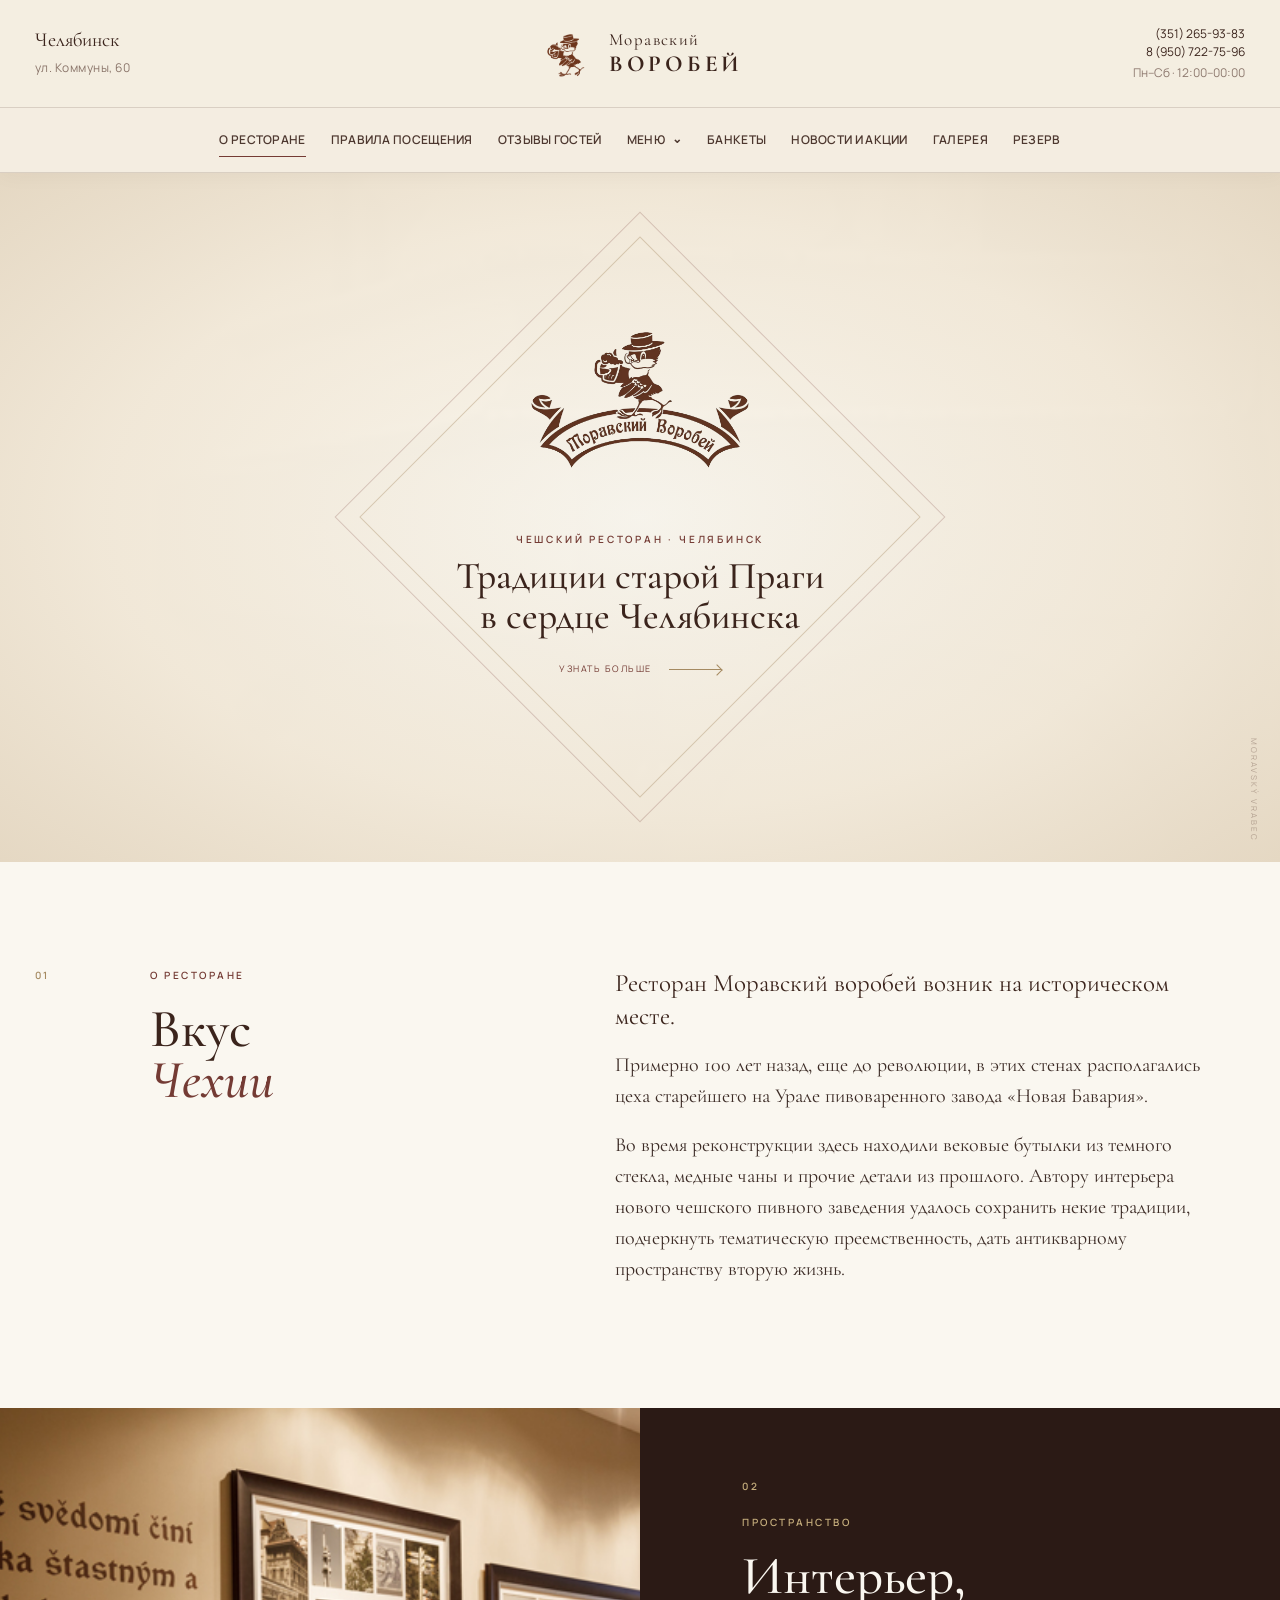
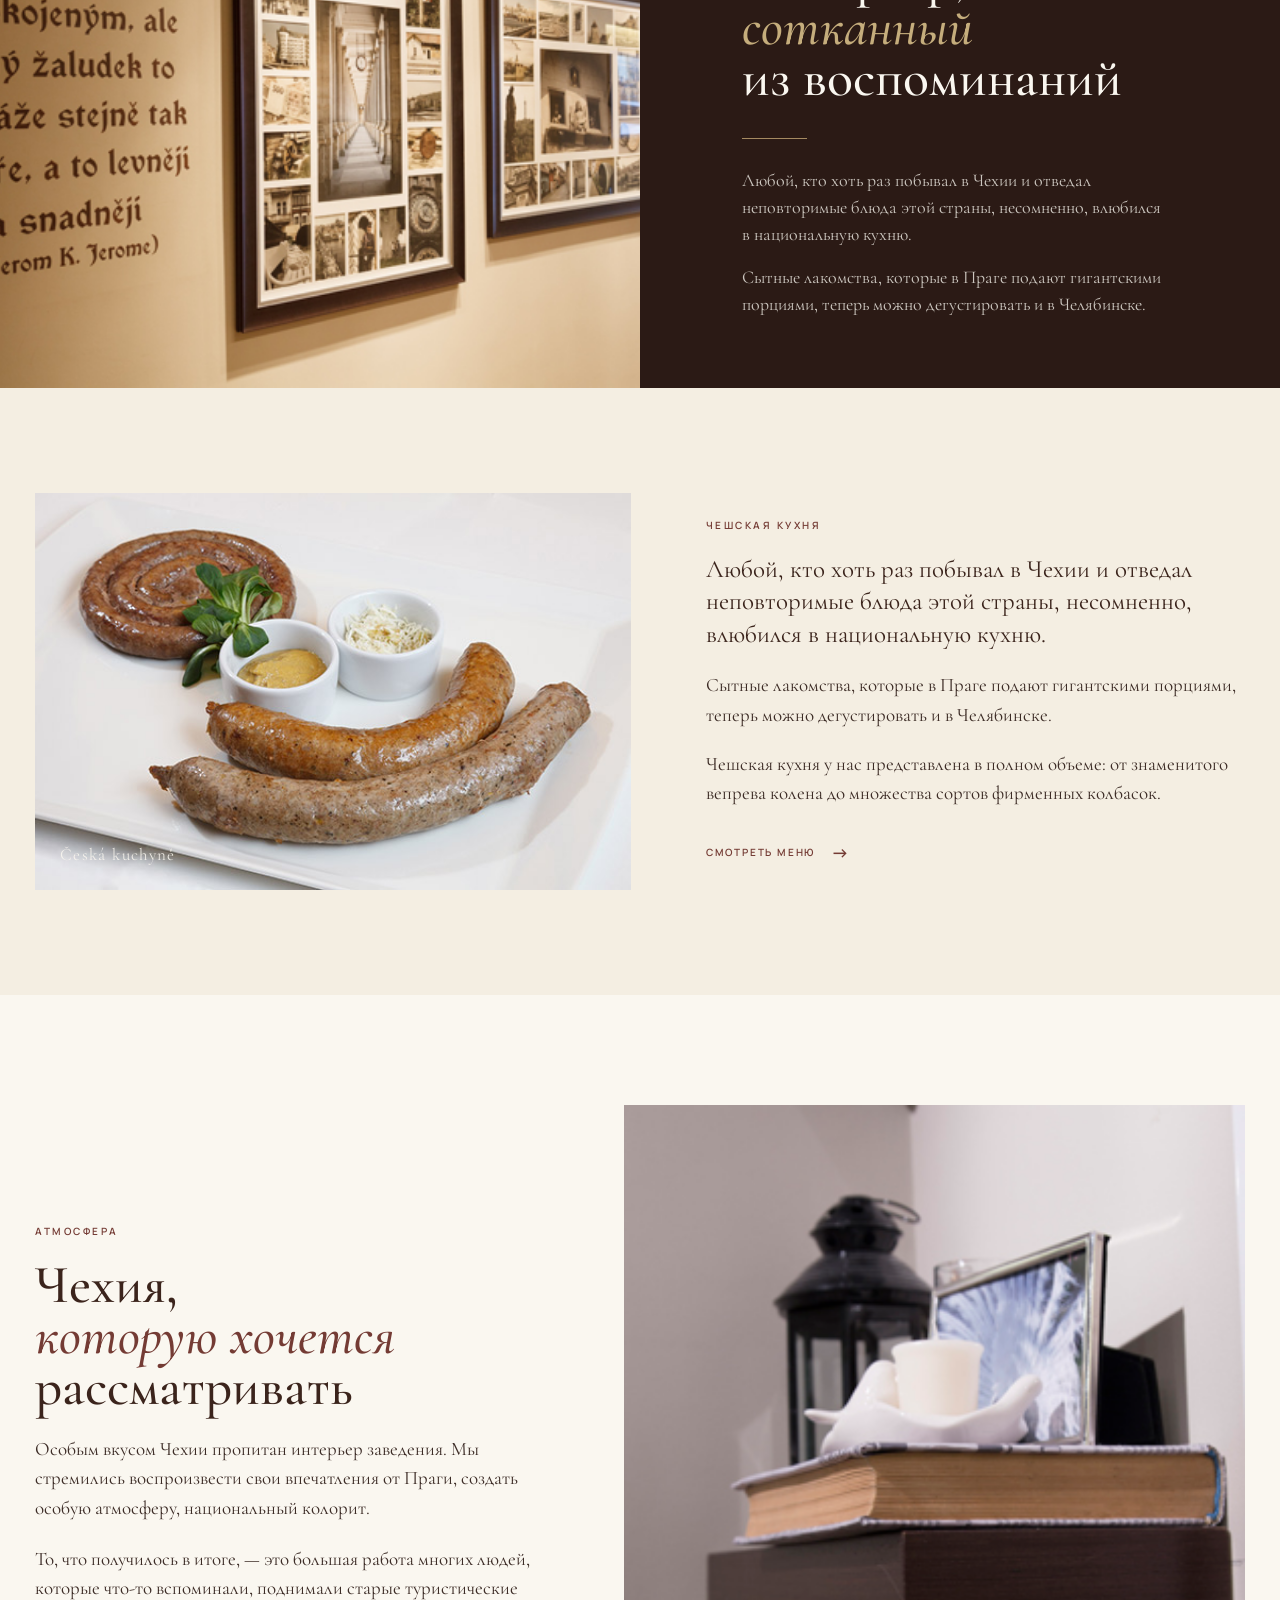
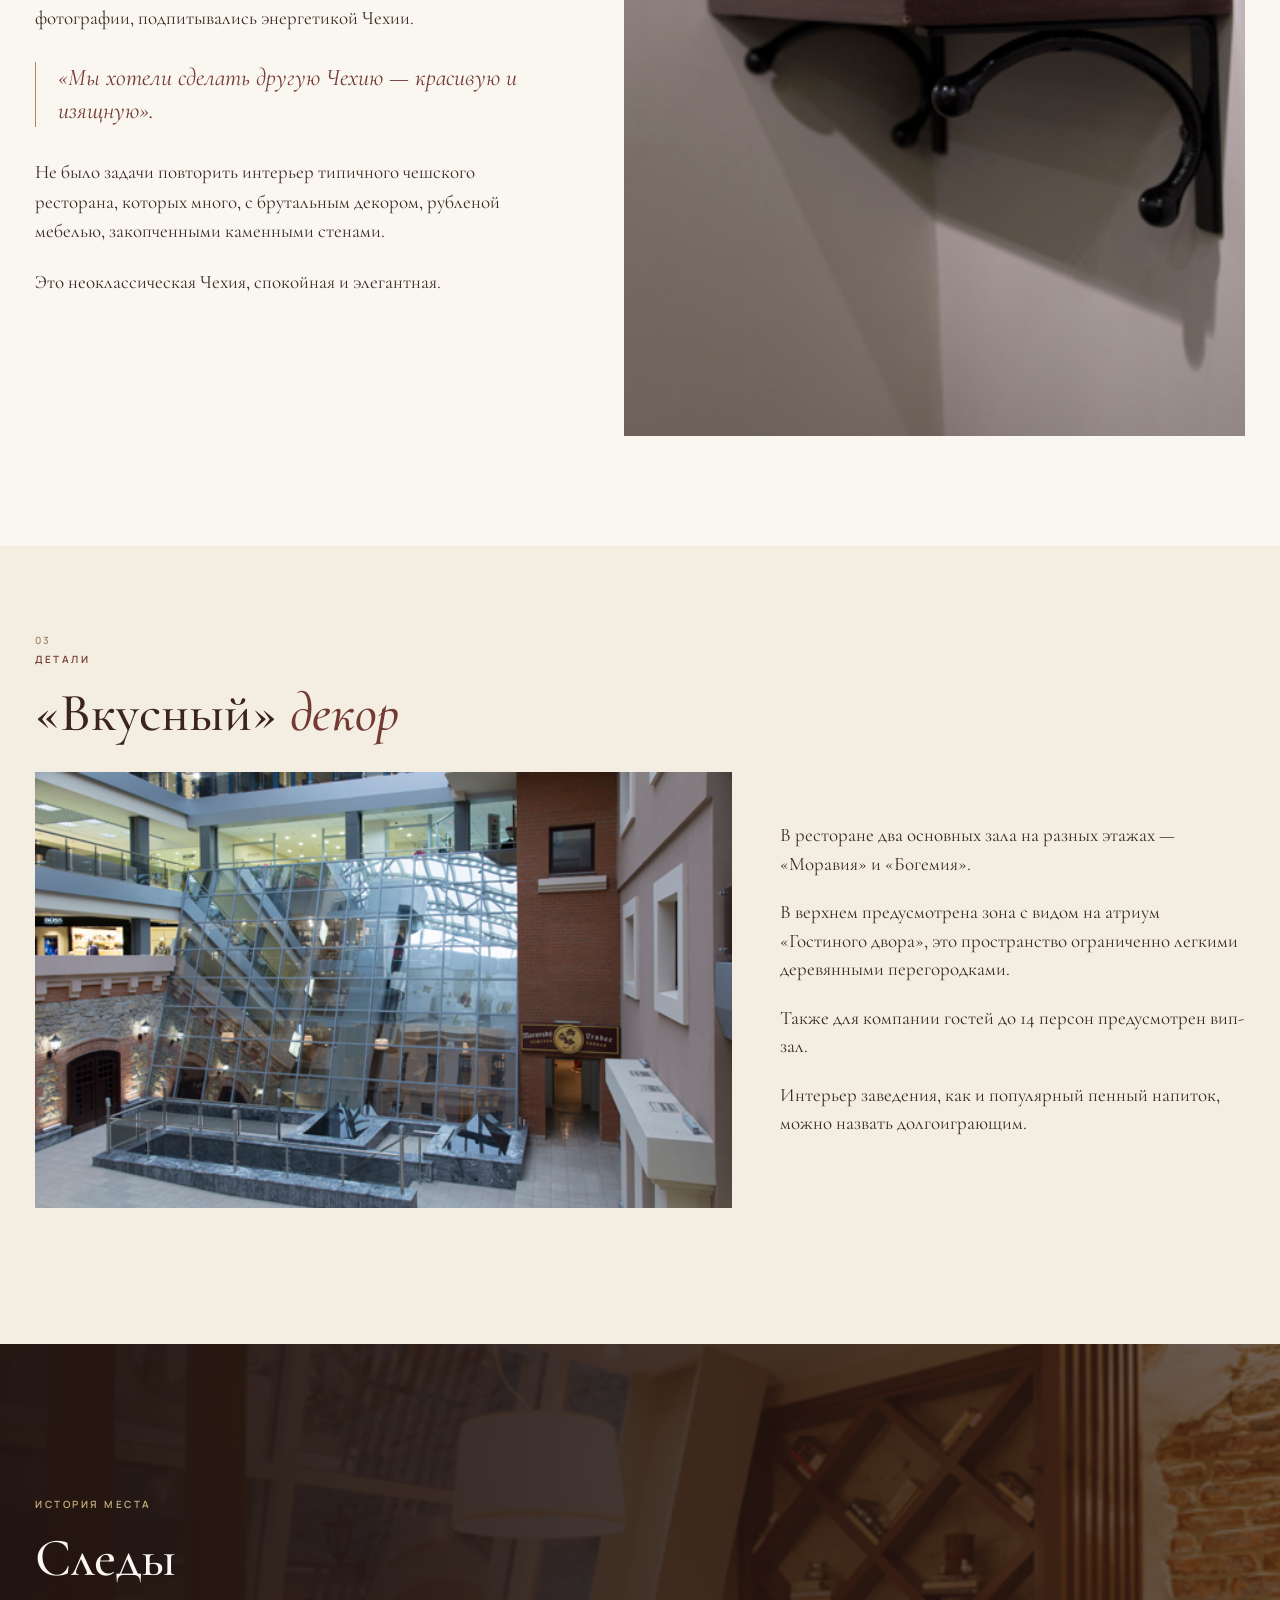
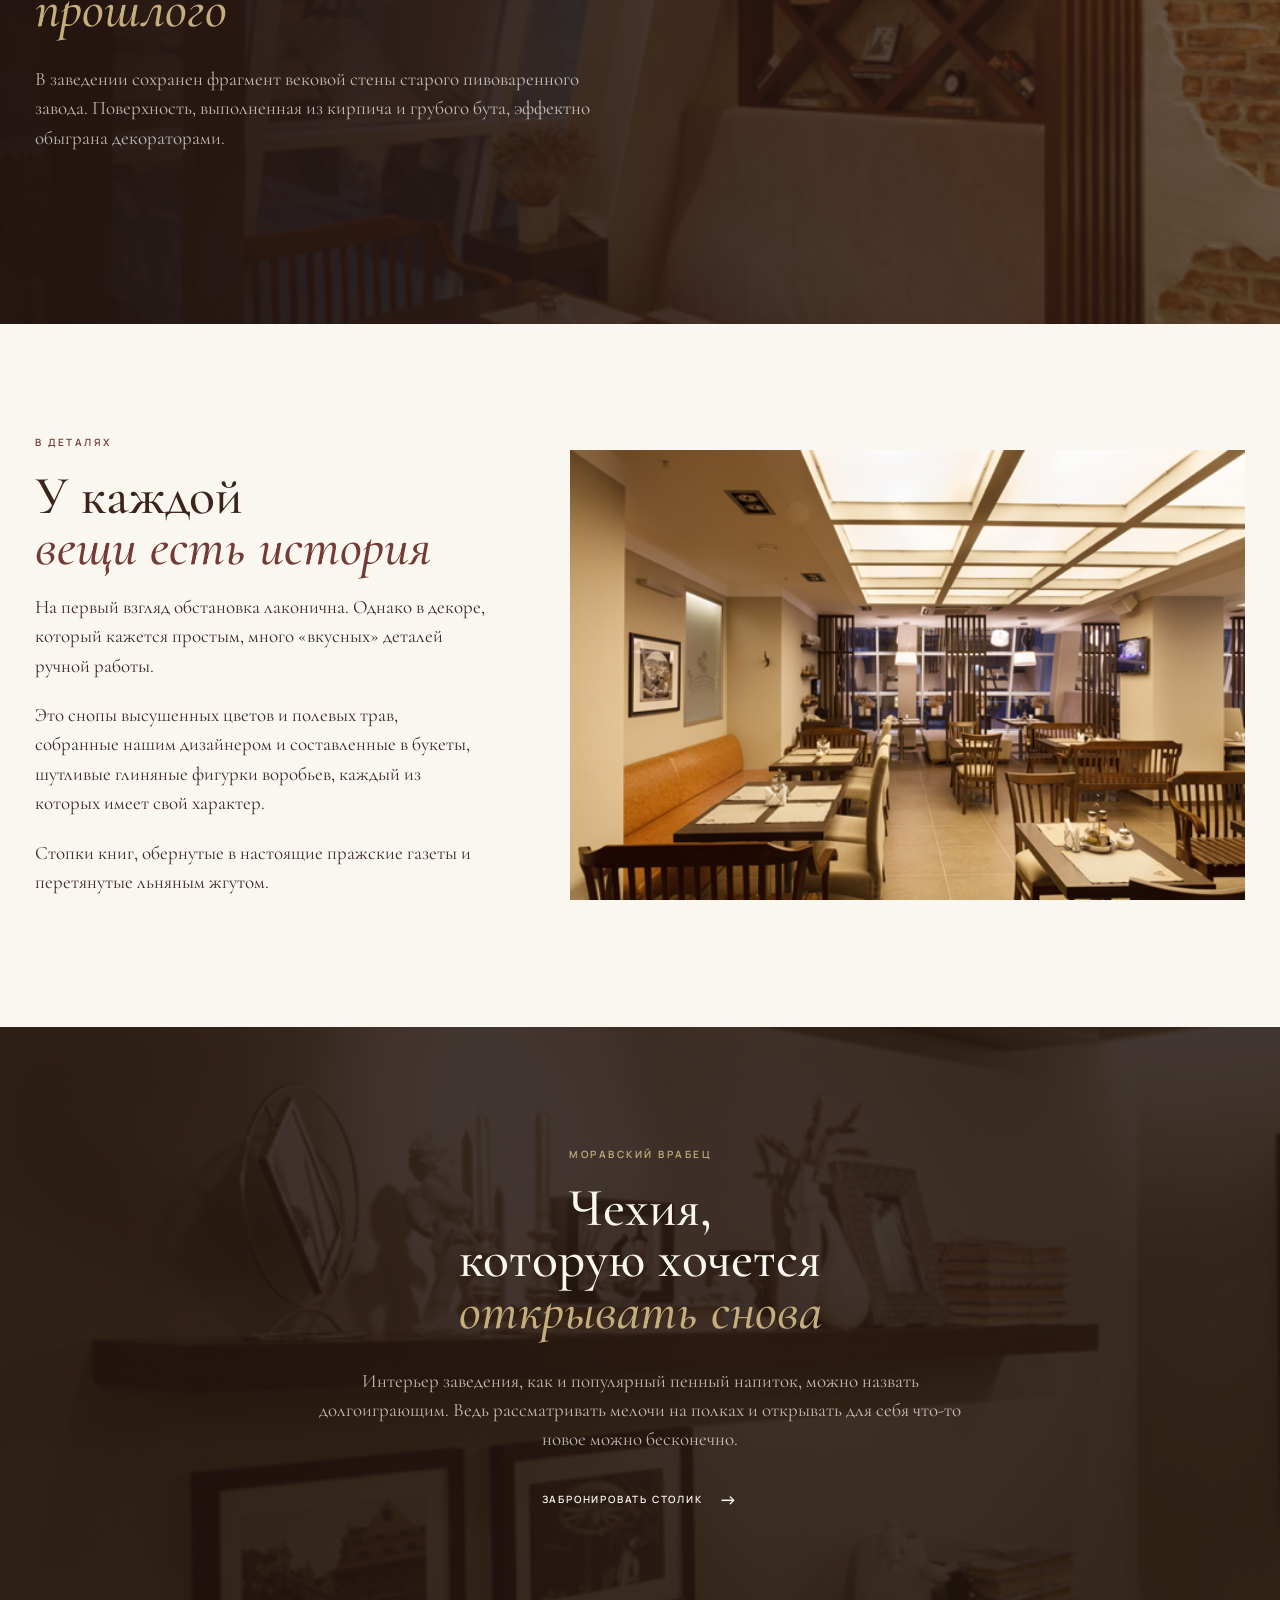
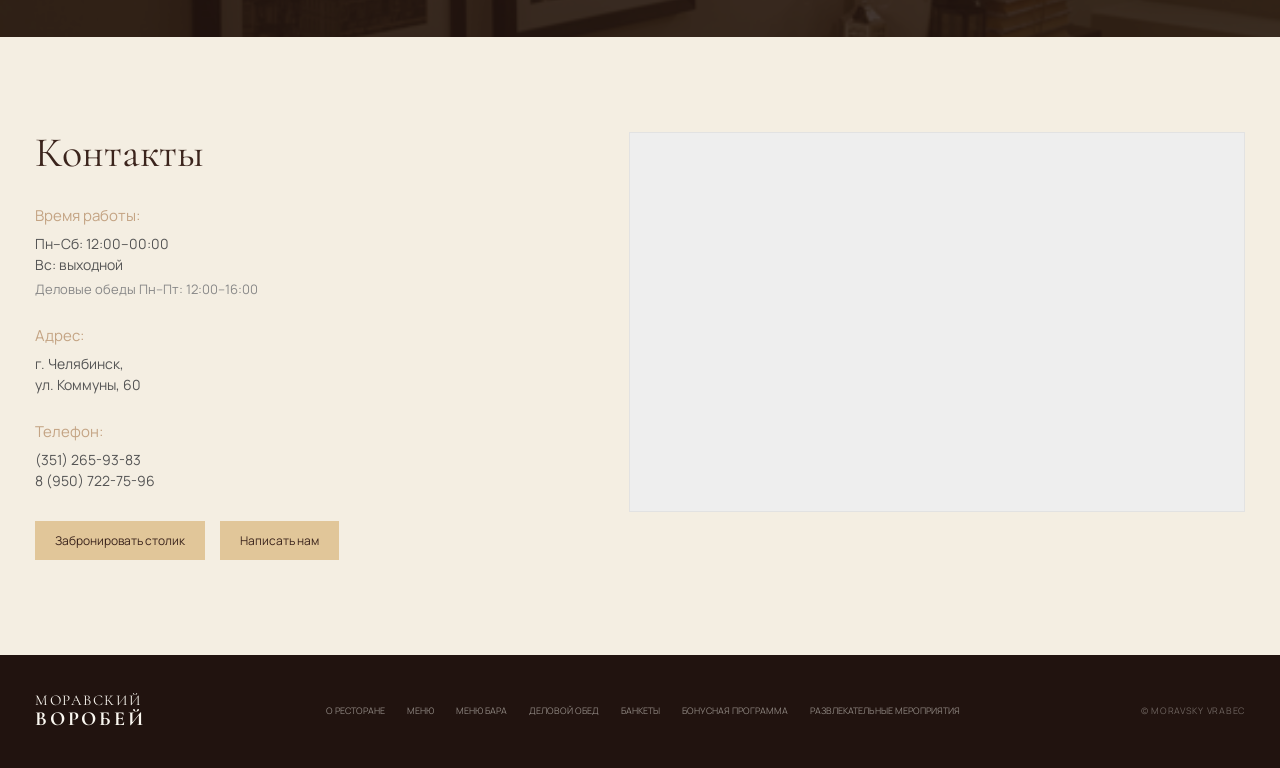
==== commit ef0c355a: "Улучшенная главная страница" ====
--- a/index.html
+++ b/index.html
@@ -1,829 +1,890 @@
-<!DOCTYPE html>
-<html lang="ru">
-<head>
-    <meta charset="UTF-8">
-    <meta name="viewport" content="width=device-width, initial-scale=1.0">
-
-    <title>Моравский Воробей — чешский ресторан в Челябинске</title>
-
-    <meta
-        name="description"
-        content="Моравский воробей — чешский пивной ресторан в Челябинске. Вкус Чехии, традиционная кухня и атмосфера старой Праги."
-    >
-
-    <link rel="preconnect" href="https://fonts.googleapis.com">
-    <link rel="preconnect" href="https://fonts.gstatic.com" crossorigin>
-
-    <link
-        href="https://fonts.googleapis.com/css2?family=Cormorant+Garamond:wght@400;500;600;700&family=Manrope:wght@400;500;600;700&display=swap"
-        rel="stylesheet"
-    >
-
-    <link rel="stylesheet" href="style.css">
-</head>
-
-<body>
-
-<!-- =====================================================
-     HEADER
-===================================================== -->
-
-<header class="header" id="header">
-
-    <div class="header__top">
-
-        <div class="container header__top-inner">
-
-            <div class="location">
-                <span class="location__label">Челябинск</span>
-                <span class="location__address">ул. Коммуны, 60</span>
-            </div>
-
-        <a class="logo" href="#top" aria-label="Моравский Врабец">
-            <img
-            class="logo__image"
-            src="images/headerlogo.png"
-            alt="Моравский Воробей"
-             >
-
-            <span class="logo__text">
-            <span>Моравский</span>
-            <strong>ВОРОБЕЙ</strong>
-            </span>
-            </a>
-
-            <div class="header__contacts">
-
-                <a href="tel:+73512659383">
-                    (351) 265-93-83
-                </a>
-
-                <a href="tel:+79507227596">
-                    8 (950) 722-75-96
-                </a>
-
-                <span class="working-hours">
-                    Пн–Сб · 12:00–00:00
-                </span>
-
-            </div>
-
-            <button
-                class="menu-button"
-                id="menuButton"
-                aria-label="Открыть меню"
-                aria-expanded="false"
-            >
-                <span></span>
-                <span></span>
-            </button>
-
-        </div>
-
-    </div>
-
-
-    <!-- NAVIGATION -->
-
-    <nav class="nav" id="mainNav">
-
-        <div class="container nav__inner">
-
-            <div class="nav__group">
-
-                <a href="#restaurant" class="nav__link nav__link--active">
-                    О ресторане
-                </a>
-
-                <a href="#" class="nav__link">
-                    Правила посещения
-                </a>
-
-                <a href="#" class="nav__link">
-                    Отзывы гостей
-                </a>
-
-                <a href="#" class="nav__link">
-                    Фуршетное меню
-                </a>
-
-            </div>
-
-
-            <div class="nav__group nav__group--menu">
-
-                <button class="nav__link nav__dropdown">
-                    Меню
-                    <span>⌄</span>
-                </button>
-
-                <div class="dropdown">
-
-                    <a href="#">Для начала</a>
-                    <a href="#">Колбаски</a>
-                    <a href="#">Закуски к пиву</a>
-                    <a href="#">Салаты</a>
-                    <a href="#">Супы</a>
-                    <a href="#">Блюда из рыбы</a>
-                    <a href="#">Блюда из птицы</a>
-                    <a href="#">Блюда из свинины</a>
-                    <a href="#">Гарниры</a>
-                    <a href="#">Блюда из говядины</a>
-                    <a href="#">Десерты</a>
-                    <a href="#">Детское меню</a>
-                    <a href="#">Осеннее меню</a>
-
-                </div>
-
-            </div>
-
-
-            <div class="nav__group">
-
-                <a href="#" class="nav__link">
-                    Банкетное меню
-                </a>
-
-                <a href="#" class="nav__link">
-                    Меню бара
-                </a>
-
-                <a href="#" class="nav__link">
-                    Деловой обед
-                </a>
-
-                <a href="#" class="nav__link">
-                    Банкеты
-                </a>
-
-                <a href="#" class="nav__link">
-                    Новости и акции
-                </a>
-
-            </div>
-
-        </div>
-
-    </nav>
-
-</header>
-
-
-
-<main id="top">
-
-<!-- =====================================================
-     HERO
-===================================================== -->
-
-<section class="hero">
-
-    <div class="hero__image">
-
-        <!--
-            Замените на фотографию ресторана.
-            Например:
-            images/hero.jpg
-        -->
-
-        <img
-            src="images/hero.png"
-            alt="Интерьер ресторана Моравский Врабец"
-        >
-
-    </div>
-
-
-    <div class="hero__overlay"></div>
-
-
-    <div class="container hero__content">
-
-        <div class="hero__content">
-
-    <div class="hero__logo">
-        <img
-            src="images/logo.png"
-            alt="Моравский Врабец"
-        >
-    </div>
-
-    <div class="hero__eyebrow">
-        Чешский ресторан · Челябинск
-    </div>
-
-    <p class="hero__subtitle">
-        Традиции старой Праги<br>
-        в сердце Челябинска
-    </p>
-
-    <a href="#restaurant" class="hero__scroll">
-        <span>Узнать больше</span>
-        <i></i>
-    </a>
-
-</div>
-    </div>
-
-
-    <div class="hero__caption">
-        MORAVSKÝ VRABEC
-    </div>
-
-</section>
-
-
-
-<!-- =====================================================
-     INTRO
-===================================================== -->
-
-<section class="intro" id="restaurant">
-
-    <div class="container intro__grid">
-
-        <div class="section-number">
-            01
-        </div>
-
-
-        <div class="intro__heading">
-
-            <div class="eyebrow">
-                О ресторане
-            </div>
-
-            <h2>
-                Вкус<br>
-                <span>Чехии</span>
-            </h2>
-
-        </div>
-
-
-        <div class="intro__text">
-
-            <p class="lead">
-                Ресторан Моравский воробей возник
-                на историческом месте.
-            </p>
-
-            <p>
-                Примерно 100 лет назад, еще до революции,
-                в этих стенах располагались цеха старейшего
-                на Урале пивоваренного завода
-                «Новая Бавария».
-            </p>
-
-            <p>
-                Во время реконструкции здесь находили
-                вековые бутылки из темного стекла,
-                медные чаны и прочие детали из прошлого.
-                Автору интерьера нового чешского пивного
-                заведения удалось сохранить некие традиции,
-                подчеркнуть тематическую преемственность,
-                дать антикварному пространству вторую жизнь.
-            </p>
-
-        </div>
-
-    </div>
-
-</section>
-
-
-
-<!-- =====================================================
-     IMAGE / MEMORY
-===================================================== -->
-
-<section class="memory">
-
-    <div class="memory__image">
-
-        <img
-            src="images/photo-wall2.jpg"
-            alt="Интерьер ресторана"
-            loading="lazy"
-        >
-
-    </div>
-
-
-    <div class="memory__content">
-
-        <span class="section-number">
-            02
-        </span>
-
-        <div class="eyebrow">
-            Пространство
-        </div>
-
-        <h2>
-            Интерьер,<br>
-            <em>сотканный</em><br>
-            из воспоминаний
-        </h2>
-
-        <div class="decorative-line"></div>
-
-        <div class="memory__text">
-            <p>
-                Любой, кто хоть раз побывал в Чехии
-                и отведал неповторимые блюда этой страны,
-                несомненно, влюбился в национальную кухню.
-            </p>
-            <p>
-                Сытные лакомства, которые в Праге подают
-                гигантскими порциями, теперь можно
-                дегустировать и в Челябинске.
-            </p>
-        </div>
-
-    </div>
-
-</section>
-
-
-<!-- =====================================================
-     CUISINE
-===================================================== -->
-
-<section class="cuisine">
-
-    <div class="container cuisine__grid">
-
-        <div class="cuisine__image">
-
-            <img
-                src="images/kolbaski.jpg"
-                alt="Чешская кухня"
-                loading="lazy"
-            >
-
-            <div class="image-label">
-                Česká kuchyně
-            </div>
-
-        </div>
-
-
-        <div class="cuisine__content">
-
-            <div class="eyebrow">
-                Чешская кухня
-            </div>
-
-            <p class="cuisine__lead">
-                Любой, кто хоть раз побывал в Чехии
-                и отведал неповторимые блюда этой страны,
-                несомненно, влюбился в национальную кухню.
-            </p>
-
-            <p>
-                Сытные лакомства, которые в Праге подают
-                гигантскими порциями, теперь можно
-                дегустировать и в Челябинске.
-            </p>
-
-            <p>
-                Чешская кухня у нас представлена
-                в полном объеме: от знаменитого
-                вепрева колена до множества сортов
-                фирменных колбасок.
-            </p>
-
-            <a href="#" class="text-link">
-                Смотреть меню
-                <span>→</span>
-            </a>
-
-        </div>
-
-    </div>
-
-</section>
-
-
-
-<!-- =====================================================
-     INTERIOR STORY
-===================================================== -->
-
-<section class="story">
-
-    <div class="container story__grid">
-
-        <div class="story__text">
-
-            <div class="eyebrow">
-                Атмосфера
-            </div>
-
-            <h2>
-                Чехия,<br>
-                <em>которую хочется</em><br>
-                рассматривать
-            </h2>
-
-            <p>
-                Особым вкусом Чехии пропитан интерьер
-                заведения. Мы стремились воспроизвести
-                свои впечатления от Праги, создать особую
-                атмосферу, национальный колорит.
-            </p>
-
-            <p>
-                То, что получилось в итоге, — это большая
-                работа многих людей, которые что-то
-                вспоминали, поднимали старые туристические
-                фотографии, подпитывались энергетикой Чехии.
-            </p>
-
-            <blockquote>
-                «Мы хотели сделать другую Чехию —
-                красивую и изящную».
-            </blockquote>
-
-            <p>
-                Не было задачи повторить интерьер типичного
-                чешского ресторана, которых много,
-                с брутальным декором, рубленой мебелью,
-                закопченными каменными стенами.
-            </p>
-
-            <p>
-                Это неоклассическая Чехия,
-                спокойная и элегантная.
-            </p>
-
-        </div>
-
-
-        <div class="story__gallery">
-
-            <figure class="gallery-image gallery-image--large">
-                <img
-                    src="images/hero.png"
-                    alt="Интерьер Моравского Врабца"
-                    loading="lazy"
-                >
-            </figure>
-
-            
-
-        </div>
-
-    </div>
-
-</section>
-
-
-
-<!-- =====================================================
-     DECOR
-===================================================== -->
-
-<section class="decor">
-
-    <div class="container">
-
-        <div class="decor__header">
-
-            <div>
-                <span class="section-number">03</span>
-
-                <div class="eyebrow">
-                    Детали
-                </div>
-
-                <h2>
-                    «Вкусный» <em>декор</em>
-                </h2>
-            </div>
-
-        </div>
-
-
-        <div class="decor__grid">
-
-            <figure class="decor__main">
-
-                <img
-                    src="images/dekor2.jpg"
-                    alt="Зал ресторана"
-                    loading="lazy"
-                >
-
-            </figure>
-
-
-            <div class="decor__copy">
-
-                <p>
-                    В ресторане два основных зала
-                    на разных этажах — «Моравия»
-                    и «Богемия».
-                </p>
-
-                <p>
-                    В верхнем предусмотрена зона с видом
-                    на атриум «Гостиного двора», это
-                    пространство ограниченно легкими
-                    деревянными перегородками.
-                </p>
-
-                <p>
-                    Также для компании гостей до 14 персон
-                    предусмотрен вип-зал.
-                </p>
-
-                <p>
-                    Интерьер заведения, как и популярный
-                    пенный напиток, можно назвать долгоиграющим.
-                </p>
-
-            </div>
-
-
-            <figure class="decor__secondary">
-
-                <img
-                    src="images/photo-wall3.jpg"
-                    alt="Детали декора ресторана"
-                    loading="lazy"
-                >
-
-            </figure>
-
-        </div>
-
-    </div>
-
-</section>
-
-
-
-<!-- =====================================================
-     HERITAGE
-===================================================== -->
-
-<section class="heritage">
-
-    <div class="heritage__image">
-
-        <img
-            src="images/stena.jpg"
-            alt="Старинная кирпичная стена"
-            loading="lazy"
-        >
-
-    </div>
-
-
-    <div class="heritage__content">
-
-        <div class="eyebrow">
-            История места
-        </div>
-
-        <h2>
-            Следы<br>
-            <em>прошлого</em>
-        </h2>
-
-        <p>
-            В заведении сохранен фрагмент вековой стены
-            старого пивоваренного завода.
-            Поверхность, выполненная из кирпича
-            и грубого бута, эффектно обыграна декораторами.
-        </p>
-
-    </div>
-
-</section>
-
-
-
-<!-- =====================================================
-     DETAILS
-===================================================== -->
-
-<section class="details">
-
-    <div class="container details__grid">
-
-        <div class="details__text">
-
-            <div class="eyebrow">
-                В деталях
-            </div>
-
-            <h2>
-                У каждой<br>
-                <em>вещи есть история</em>
-            </h2>
-
-            <p>
-                На первый взгляд обстановка лаконична.
-                Однако в декоре, который кажется простым,
-                много «вкусных» деталей ручной работы.
-            </p>
-
-            <p>
-                Это снопы высушенных цветов и полевых трав,
-                собранные нашим дизайнером и составленные
-                в букеты, шутливые глиняные фигурки воробьев,
-                каждый из которых имеет свой характер.
-            </p>
-
-            <p>
-                Стопки книг, обернутые в настоящие
-                пражские газеты и перетянутые льняным жгутом.
-            </p>
-
-        </div>
-
-
-        <div class="details__gallery">
-
-            <img
-                src="images/zal.jpg"
-                alt="Детали интерьера"
-                loading="lazy"
-            >
-
-            
-        </div>
-
-    </div>
-
-</section>
-
-
-
-<!-- =====================================================
-     FINAL
-===================================================== -->
-
-<section class="final-story">
-
-    <div class="final-story__background">
-
-        <img
-            src="images/photo-wall.jpg"
-            alt="Моравский Врабец"
-            loading="lazy"
-        >
-
-    </div>
-
-    <div class="final-story__overlay"></div>
-
-    <div class="container final-story__content">
-
-        <div class="eyebrow">
-            Моравский Врабец
-        </div>
-
-        <h2>
-            Чехия,<br>
-            которую хочется<br>
-            <em>открывать снова</em>
-        </h2>
-
-        <p>
-            Интерьер заведения, как и популярный
-            пенный напиток, можно назвать долгоиграющим.
-            Ведь рассматривать мелочи на полках
-            и открывать для себя что-то новое
-            можно бесконечно.
-        </p>
-
-    </div>
-
-</section>
-
-
-
-<!-- =====================================================
-     CONTACTS
-===================================================== -->
-
-<section class="contacts">
-
-    <div class="container contacts__grid">
-
-        <div>
-
-            <div class="eyebrow">
-                Мы ждём вас
-            </div>
-
-            <h2>
-                Моравский<br>
-                <em>Воробей</em>
-            </h2>
-
-        </div>
-
-
-        <div class="contacts__info">
-
-            <div class="contact-item">
-
-                <span>Адрес</span>
-
-                <strong>
-                    г. Челябинск,<br>
-                    ул. Коммуны, 60
-                </strong>
-
-            </div>
-
-
-            <div class="contact-item">
-
-                <span>Телефон</span>
-
-                <a href="tel:+73512659383">
-                    (351) 265-93-83
-                </a>
-
-                <a href="tel:+79507227596">
-                    8 (950) 722-75-96
-                </a>
-
-            </div>
-
-
-            <div class="contact-item">
-
-                <span>Режим работы</span>
-
-                <strong>
-                    Пн–Сб<br>
-                    12:00–00:00
-                </strong>
-
-                <small>
-                    Вс — выходной
-                </small>
-
-            </div>
-
-        </div>
-
-    </div>
-
-</section>
-
-</main>
-
-
-
-<!-- =====================================================
-     FOOTER
-===================================================== -->
-
-<footer class="footer">
-
-    <div class="container footer__inner">
-
-        <div class="footer__logo">
-            
-
-            <span>
-                МОРАВСКИЙ<br>
-                <strong>ВОРОБЕЙ</strong>
-            </span>
-        </div>
-
-
-        <div class="footer__links">
-
-            <a href="#restaurant">О ресторане</a>
-            <a href="#">Меню</a>
-            <a href="#">Меню бара</a>
-            <a href="#">Деловой обед</a>
-            <a href="#">Банкеты</a>
-            <a href="#">Бонусная программа</a>
-            <a href="#">Развлекательные мероприятия</a>
-
-        </div>
-
-
-        <div class="footer__copyright">
-            © MORAVSKY VRABEC
-        </div>
-
-    </div>
-
-</footer>
-
-
-<script src="script.js"></script>
-
-</body>
+<!DOCTYPE html>
+<html lang="ru">
+<head>
+    <meta charset="UTF-8">
+    <meta name="viewport" content="width=device-width, initial-scale=1.0">
+
+    <title>Моравский Воробей — чешский ресторан в Челябинске</title>
+
+    <meta
+        name="description"
+        content="Моравский воробей — чешский пивной ресторан в Челябинске. Вкус Чехии, традиционная кухня и атмосфера старой Праги."
+    >
+
+    <link rel="preconnect" href="https://fonts.googleapis.com">
+    <link rel="preconnect" href="https://fonts.gstatic.com" crossorigin>
+
+    <link
+        href="https://fonts.googleapis.com/css2?family=Cormorant+Garamond:wght@400;500;600;700&family=Manrope:wght@400;500;600;700&display=swap"
+        rel="stylesheet"
+    >
+
+    <link rel="stylesheet" href="style.css">
+</head>
+
+<body>
+
+<!-- =====================================================
+     HEADER
+===================================================== -->
+
+<header class="header" id="header">
+
+    <div class="header__top">
+
+        <div class="container header__top-inner">
+
+            <div class="location">
+                <span class="location__label">Челябинск</span>
+                <span class="location__address">ул. Коммуны, 60</span>
+            </div>
+
+        <a class="logo" href="#top" aria-label="Моравский Врабец">
+            <img
+            class="logo__image"
+            src="images/headerlogo.png"
+            alt="Моравский Воробей"
+             >
+
+            <span class="logo__text">
+            <span>Моравский</span>
+            <strong>ВОРОБЕЙ</strong>
+            </span>
+            </a>
+
+            <div class="header__contacts">
+
+                <a href="tel:+73512659383">
+                    (351) 265-93-83
+                </a>
+
+                <a href="tel:+79507227596">
+                    8 (950) 722-75-96
+                </a>
+
+                <span class="working-hours">
+                    Пн–Сб · 12:00–00:00
+                </span>
+
+            </div>
+
+            <button
+                class="menu-button"
+                id="menuButton"
+                aria-label="Открыть меню"
+                aria-expanded="false"
+            >
+                <span></span>
+                <span></span>
+            </button>
+
+        </div>
+
+    </div>
+
+
+    <!-- NAVIGATION -->
+
+    <nav class="nav" id="mainNav">
+
+                <div class="container nav__inner">
+
+            <div class="nav__group">
+
+                <a href="#restaurant" class="nav__link nav__link--active">
+                    О ресторане
+                </a>
+
+                <a href="#" class="nav__link">
+                    Правила посещения
+                </a>
+
+                <a href="#" class="nav__link">
+                    Отзывы гостей
+                </a>
+
+            </div>
+
+
+            <div class="nav__group nav__group--menu">
+
+                <button class="nav__link nav__dropdown">
+                    Меню
+                    <span>⌄</span>
+                </button>
+
+                                <div class="dropdown">
+
+                    <!-- Блюда -->
+                    <div class="dropdown__sub">
+                        <a href="#" class="dropdown__sub-toggle">
+                            Блюда
+                            <span>›</span>
+                        </a>
+                        <div class="dropdown__sub-list">
+                            <a href="#">Для начала</a>
+                            <a href="#">Колбаски</a>
+                            <a href="#">Закуски к пиву</a>
+                            <a href="#">Салаты</a>
+                            <a href="#">Супы</a>
+                            <a href="#">Блюда из рыбы</a>
+                            <a href="#">Блюда из птицы</a>
+                            <a href="#">Блюда из свинины</a>
+                            <a href="#">Гарниры</a>
+                            <a href="#">Блюда из говядины</a>
+                            <a href="#">Десерты</a>
+                            <a href="#">Детское меню</a>
+                            <a href="#">Осеннее меню</a>
+                        </div>
+                    </div>
+
+                    <a href="#">Фуршетное меню</a>
+                    <a href="#">Банкетное меню</a>
+
+                    <!-- Меню бара -->
+                    <div class="dropdown__sub">
+                        <a href="#" class="dropdown__sub-toggle">
+                            Меню бара
+                            <span>›</span>
+                        </a>
+                        <div class="dropdown__sub-list">
+                            <a href="#">Пиво разливное</a>
+                            <a href="#">Пиво бутылочное</a>
+                            <a href="#">Вино</a>
+                            <a href="#">Специальные настойки к пиву</a>
+                            <a href="#">Коньяк и фруктово-ягодные бренди</a>
+                            <a href="#">Виски и бренди</a>
+                            <a href="#">Водка</a>
+                            <a href="#">Ром, Текила, Самбука</a>
+                            <a href="#">Вермуты, ликеры и настойки</a>
+                            <a href="#">Алкогольные коктейли</a>
+                            <a href="#">Безалкогольные напитки</a>
+                        </div>
+                    </div>
+
+                    <!-- Деловой обед -->
+                    <div class="dropdown__sub">
+                        <a href="#" class="dropdown__sub-toggle">
+                            Деловой обед
+                            <span>›</span>
+                        </a>
+                        <div class="dropdown__sub-list">
+                            <a href="#">Понедельник</a>
+                            <a href="#">Вторник</a>
+                            <a href="#">Среда</a>
+                            <a href="#">Четверг</a>
+                            <a href="#">Пятница</a>
+                        </div>
+                    </div>
+
+                </div>
+
+            </div>
+
+
+            <div class="nav__group">
+
+                <a href="#" class="nav__link">
+                    Банкеты
+                </a>
+
+                <a href="#" class="nav__link">
+                    Новости и акции
+                </a>
+
+                <a href="#gallery" class="nav__link">
+                    Галерея
+                </a>
+                <a href="#reserve" class="nav__link">
+                    Резерв
+                </a>
+
+            </div>
+
+        </div>
+
+    </nav>
+
+</header>
+
+
+
+<main id="top">
+
+<!-- =====================================================
+     HERO
+===================================================== -->
+
+<section class="hero">
+
+    <div class="hero__image">
+
+        <!--
+            Замените на фотографию ресторана.
+            Например:
+            images/hero.jpg
+        -->
+
+        <img
+            src="images/hero.png"
+            alt="Интерьер ресторана Моравский Врабец"
+        >
+
+    </div>
+
+
+    <div class="hero__overlay"></div>
+
+
+    <div class="container hero__content">
+
+        <div class="hero__content">
+
+    <div class="hero__logo">
+        <img
+            src="images/logo.png"
+            alt="Моравский Врабец"
+        >
+    </div>
+
+    <div class="hero__eyebrow">
+        Чешский ресторан · Челябинск
+    </div>
+
+    <p class="hero__subtitle">
+        Традиции старой Праги<br>
+        в сердце Челябинска
+    </p>
+
+    <a href="#restaurant" class="hero__scroll">
+        <span>Узнать больше</span>
+        <i></i>
+    </a>
+
+</div>
+    </div>
+
+
+    <div class="hero__caption">
+        MORAVSKÝ VRABEC
+    </div>
+
+</section>
+
+
+
+<!-- =====================================================
+     INTRO
+===================================================== -->
+
+<section class="intro" id="restaurant">
+
+    <div class="container intro__grid">
+
+        <div class="section-number">
+            01
+        </div>
+
+
+        <div class="intro__heading">
+
+            <div class="eyebrow">
+                О ресторане
+            </div>
+
+            <h2>
+                Вкус<br>
+                <span>Чехии</span>
+            </h2>
+
+        </div>
+
+
+        <div class="intro__text">
+
+            <p class="lead">
+                Ресторан Моравский воробей возник
+                на историческом месте.
+            </p>
+
+            <p>
+                Примерно 100 лет назад, еще до революции,
+                в этих стенах располагались цеха старейшего
+                на Урале пивоваренного завода
+                «Новая Бавария».
+            </p>
+
+            <p>
+                Во время реконструкции здесь находили
+                вековые бутылки из темного стекла,
+                медные чаны и прочие детали из прошлого.
+                Автору интерьера нового чешского пивного
+                заведения удалось сохранить некие традиции,
+                подчеркнуть тематическую преемственность,
+                дать антикварному пространству вторую жизнь.
+            </p>
+
+        </div>
+
+    </div>
+
+</section>
+
+
+
+<!-- =====================================================
+     IMAGE / MEMORY
+===================================================== -->
+
+<section class="memory">
+
+    <div class="memory__image">
+
+        <img
+            src="images/photo-wall2.jpg"
+            alt="Интерьер ресторана"
+            loading="lazy"
+        >
+
+    </div>
+
+
+    <div class="memory__content">
+
+        <span class="section-number">
+            02
+        </span>
+
+        <div class="eyebrow">
+            Пространство
+        </div>
+
+        <h2>
+            Интерьер,<br>
+            <em>сотканный</em><br>
+            из воспоминаний
+        </h2>
+
+        <div class="decorative-line"></div>
+
+        <div class="memory__text">
+            <p>
+                Любой, кто хоть раз побывал в Чехии
+                и отведал неповторимые блюда этой страны,
+                несомненно, влюбился в национальную кухню.
+            </p>
+            <p>
+                Сытные лакомства, которые в Праге подают
+                гигантскими порциями, теперь можно
+                дегустировать и в Челябинске.
+            </p>
+        </div>
+
+    </div>
+
+</section>
+
+
+<!-- =====================================================
+     CUISINE
+===================================================== -->
+
+<section class="cuisine">
+
+    <div class="container cuisine__grid">
+
+        <div class="cuisine__image">
+
+            <img
+                src="images/kolbaski.jpg"
+                alt="Чешская кухня"
+                loading="lazy"
+            >
+
+            <div class="image-label">
+                Česká kuchyně
+            </div>
+
+        </div>
+
+
+        <div class="cuisine__content">
+
+            <div class="eyebrow">
+                Чешская кухня
+            </div>
+
+            <p class="cuisine__lead">
+                Любой, кто хоть раз побывал в Чехии
+                и отведал неповторимые блюда этой страны,
+                несомненно, влюбился в национальную кухню.
+            </p>
+
+            <p>
+                Сытные лакомства, которые в Праге подают
+                гигантскими порциями, теперь можно
+                дегустировать и в Челябинске.
+            </p>
+
+            <p>
+                Чешская кухня у нас представлена
+                в полном объеме: от знаменитого
+                вепрева колена до множества сортов
+                фирменных колбасок.
+            </p>
+
+            <a href="#" class="text-link">
+                Смотреть меню
+                <span>→</span>
+            </a>
+
+        </div>
+
+    </div>
+
+</section>
+
+
+
+<!-- =====================================================
+     INTERIOR STORY
+===================================================== -->
+
+<section class="story">
+
+    <div class="container story__grid">
+
+        <div class="story__text">
+
+            <div class="eyebrow">
+                Атмосфера
+            </div>
+
+            <h2>
+                Чехия,<br>
+                <em>которую хочется</em><br>
+                рассматривать
+            </h2>
+
+            <p>
+                Особым вкусом Чехии пропитан интерьер
+                заведения. Мы стремились воспроизвести
+                свои впечатления от Праги, создать особую
+                атмосферу, национальный колорит.
+            </p>
+
+            <p>
+                То, что получилось в итоге, — это большая
+                работа многих людей, которые что-то
+                вспоминали, поднимали старые туристические
+                фотографии, подпитывались энергетикой Чехии.
+            </p>
+
+            <blockquote>
+                «Мы хотели сделать другую Чехию —
+                красивую и изящную».
+            </blockquote>
+
+            <p>
+                Не было задачи повторить интерьер типичного
+                чешского ресторана, которых много,
+                с брутальным декором, рубленой мебелью,
+                закопченными каменными стенами.
+            </p>
+
+            <p>
+                Это неоклассическая Чехия,
+                спокойная и элегантная.
+            </p>
+
+        </div>
+
+
+        <div class="story__gallery">
+
+            <figure class="gallery-image gallery-image--large">
+                <img
+                    src="images/hero.png"
+                    alt="Интерьер Моравского Врабца"
+                    loading="lazy"
+                >
+            </figure>
+
+            
+
+        </div>
+
+    </div>
+
+</section>
+
+
+
+<!-- =====================================================
+     DECOR
+===================================================== -->
+
+<section class="decor">
+
+    <div class="container">
+
+        <div class="decor__header">
+
+            <div>
+                <span class="section-number">03</span>
+
+                <div class="eyebrow">
+                    Детали
+                </div>
+
+                <h2>
+                    «Вкусный» <em>декор</em>
+                </h2>
+            </div>
+
+        </div>
+
+
+        <div class="decor__grid">
+
+            <figure class="decor__main">
+
+                <img
+                    src="images/dekor2.jpg"
+                    alt="Зал ресторана"
+                    loading="lazy"
+                >
+
+            </figure>
+
+
+            <div class="decor__copy">
+
+                <p>
+                    В ресторане два основных зала
+                    на разных этажах — «Моравия»
+                    и «Богемия».
+                </p>
+
+                <p>
+                    В верхнем предусмотрена зона с видом
+                    на атриум «Гостиного двора», это
+                    пространство ограниченно легкими
+                    деревянными перегородками.
+                </p>
+
+                <p>
+                    Также для компании гостей до 14 персон
+                    предусмотрен вип-зал.
+                </p>
+
+                <p>
+                    Интерьер заведения, как и популярный
+                    пенный напиток, можно назвать долгоиграющим.
+                </p>
+
+            </div>
+
+
+            <figure class="decor__secondary">
+
+                <img
+                    src="images/photo-wall3.jpg"
+                    alt="Детали декора ресторана"
+                    loading="lazy"
+                >
+
+            </figure>
+
+        </div>
+
+    </div>
+
+</section>
+
+
+
+<!-- =====================================================
+     HERITAGE
+===================================================== -->
+
+<section class="heritage">
+
+    <div class="heritage__image">
+
+        <img
+            src="images/stena.jpg"
+            alt="Старинная кирпичная стена"
+            loading="lazy"
+        >
+
+    </div>
+
+
+    <div class="heritage__content">
+
+        <div class="eyebrow">
+            История места
+        </div>
+
+        <h2>
+            Следы<br>
+            <em>прошлого</em>
+        </h2>
+
+        <p>
+            В заведении сохранен фрагмент вековой стены
+            старого пивоваренного завода.
+            Поверхность, выполненная из кирпича
+            и грубого бута, эффектно обыграна декораторами.
+        </p>
+
+    </div>
+
+</section>
+
+
+
+<!-- =====================================================
+     DETAILS
+===================================================== -->
+
+<section class="details">
+
+    <div class="container details__grid">
+
+        <div class="details__text">
+
+            <div class="eyebrow">
+                В деталях
+            </div>
+
+            <h2>
+                У каждой<br>
+                <em>вещи есть история</em>
+            </h2>
+
+            <p>
+                На первый взгляд обстановка лаконична.
+                Однако в декоре, который кажется простым,
+                много «вкусных» деталей ручной работы.
+            </p>
+
+            <p>
+                Это снопы высушенных цветов и полевых трав,
+                собранные нашим дизайнером и составленные
+                в букеты, шутливые глиняные фигурки воробьев,
+                каждый из которых имеет свой характер.
+            </p>
+
+            <p>
+                Стопки книг, обернутые в настоящие
+                пражские газеты и перетянутые льняным жгутом.
+            </p>
+
+        </div>
+
+
+        <div class="details__gallery">
+
+            <img
+                src="images/zal.jpg"
+                alt="Детали интерьера"
+                loading="lazy"
+            >
+
+            
+        </div>
+
+    </div>
+
+</section>
+
+
+
+<!-- =====================================================
+     FINAL
+===================================================== -->
+
+<section class="final-story" id="reserve">
+    <div class="final-story__background">
+        <img src="images/photo-wall.jpg" alt="Моравский Врабец" loading="lazy">
+    </div>
+
+    <div class="final-story__overlay"></div>
+
+    <div class="container final-story__content">
+
+        <div class="eyebrow">
+            Моравский Врабец
+        </div>
+
+        <h2>
+            Чехия,<br>
+            которую хочется<br>
+            <em>открывать снова</em>
+        </h2>
+
+        <p>
+            Интерьер заведения, как и популярный
+            пенный напиток, можно назвать долгоиграющим.
+            Ведь рассматривать мелочи на полках
+            и открывать для себя что-то новое
+            можно бесконечно.
+        </p>
+
+        <!-- НОВАЯ КНОПКА -->
+        <button class="final-story__btn text-link" id="toggleReserveBtn" type="button">
+            Забронировать столик
+            <span>→</span>
+        </button>
+
+        <!-- НОВЫЙ БЛОК С ФОРМОЙ -->
+        <div class="reserve-form-wrapper" id="reserveFormWrapper">
+            <div class="reserve-form-inner">
+                <!-- Сюда вставлен контент с вашей картинки -->
+                <h3 class="reserve-title">Резерв</h3>
+                <p>Заявки на резерв мы принимаем:</p>
+                <p>по телефону +7 (950) 722-75-96,</p>
+                <p>(351) 265-93-83,</p>
+                <p>либо предлагаем заполнить специальную форму бронирования.</p>
+                
+                <h4 class="reserve-subtitle">Форма бронирования</h4>
+                
+
+                <form class="reserve-form" action="#" method="POST">
+                    
+
+                    <input type="text" class="reserve-input" placeholder="Число гостей (обязательно)" required>
+
+                    <div class="reserve-row">
+                        <input type="text" class="reserve-input" placeholder="Ваше Имя (обязательно)" required>
+                        <input type="text" class="reserve-input" placeholder="Ваша Фамилия (обязательно)" required>
+                    </div>
+
+                    <input type="tel" class="reserve-input" placeholder="Телефон (обязательно)" required>
+                    <input type="email" class="reserve-input" placeholder="Почта (обязательно)" required>
+                    <textarea class="reserve-input reserve-textarea" placeholder="Комментарий к бронированию"></textarea>
+
+                    <label class="reserve-checkbox">
+                        <input type="checkbox" name="news">
+                        <span>Хочу получать новости</span>
+                    </label>
+                    
+                    <label class="reserve-checkbox">
+                        <input type="checkbox" name="privacy" required>
+                        <span>Принимаю политику конфиденциальности (обязательно)</span>
+                    </label>
+
+                    <button type="submit" class="reserve-submit">Отправить</button>
+                </form>
+            </div>
+        </div>
+
+    </div>
+</section>
+
+
+
+<!-- =====================================================
+     CONTACTS
+===================================================== -->
+
+<section class="contacts" id="contacts">
+    <div class="container contacts__grid-new">
+        
+        <!-- ЛЕВАЯ КОЛОНКА (ТЕКСТ) -->
+        <div class="contacts__info-new">
+            <h2 class="contacts__main-title">
+                Контакты
+            </h2>
+
+            <div class="contact-block">
+                <h4>Время работы:</h4>
+                <p>Пн–Сб: 12:00–00:00<br>
+                Вс: выходной</p>
+                <p class="contact-note">Деловые обеды Пн–Пт: 12:00–16:00</p>
+            </div>
+
+            <div class="contact-block">
+                <h4>Адрес:</h4>
+                <p>г. Челябинск,<br>ул. Коммуны, 60</p>
+            </div>
+
+            <div class="contact-block">
+                <h4>Телефон:</h4>
+                <p><a href="tel:+73512659383">(351) 265-93-83</a><br>
+                <a href="tel:+79507227596">8 (950) 722-75-96</a></p>
+            </div>
+
+            <!-- Блок с кнопками (по аналогии с фото) -->
+            <div class="contact-actions">
+                <a href="#reserve" class="contact-btn">Забронировать столик</a>
+                <a href="mailto:info@moravsky-vrabec.ru" class="contact-btn">Написать нам</a>
+            </div>
+        </div>
+
+                <div class="contacts__map-side">
+            <!-- Карта -->
+            <div class="map-container">
+                <iframe 
+                    src="https://yandex.ru/map-widget/v1/?um=constructor%3Aa0e110ea09df2c31fb32439c18fa404b27fb4eb973b9c8c581aa4b8b8e67dca1&amp;source=constructor" 
+                    width="100%" 
+                    height="400" 
+                    frameborder="0" 
+                    allowfullscreen="true">
+                </iframe>
+            </div>
+        </div>
+
+    </div>
+</section>
+
+</main>
+
+
+
+<!-- =====================================================
+     FOOTER
+===================================================== -->
+
+<footer class="footer">
+
+    <div class="container footer__inner">
+
+        <div class="footer__logo">
+            
+
+            <span>
+                МОРАВСКИЙ<br>
+                <strong>ВОРОБЕЙ</strong>
+            </span>
+        </div>
+
+
+        <div class="footer__links">
+
+            <a href="#restaurant">О ресторане</a>
+            <a href="#">Меню</a>
+            <a href="#">Меню бара</a>
+            <a href="#">Деловой обед</a>
+            <a href="#">Банкеты</a>
+            <a href="#">Бонусная программа</a>
+            <a href="#">Развлекательные мероприятия</a>
+
+        </div>
+
+
+        <div class="footer__copyright">
+            © MORAVSKY VRABEC
+        </div>
+
+    </div>
+
+</footer>
+
+
+<script src="script.js"></script>
+
+</body>
 </html>
--- a/style.css
+++ b/style.css
@@ -1,2978 +1,3508 @@
-/* =========================================================
-   МОРАВСКИЙ ВРАБЕЦ
-   Стилизация существующего index.html
-========================================================= */
-
-:root {
-    --cream: #f4eee2;
-    --cream-light: #faf7f0;
-    --cream-dark: #e8ddca;
-
-    --brown: #3b241c;
-    --brown-dark: #2b1a15;
-    --brown-deep: #21130f;
-
-    --burgundy: #743b34;
-    --burgundy-dark: #5b2b26;
-
-    --gold: #a58a61;
-    --gold-light: #c5ad7c;
-
-    --text: #3b241c;
-    --text-light: rgba(59, 36, 28, .80);
-
-    --line: rgba(74, 44, 33, .16);
-
-    --container: 1240px;
-
-    --header-height: 172px;
-}
-
-
-/* =========================================================
-   RESET
-========================================================= */
-
-* {
-    box-sizing: border-box;
-}
-
-html {
-    scroll-behavior: smooth;
-}
-
-html,
-body {
-    margin: 0;
-    padding: 0;
-}
-
-body {
-    background: var(--cream);
-    color: var(--text);
-
-    font-family: "Manrope", Arial, sans-serif;
-    font-size: 14px;
-    line-height: 1.6;
-
-    overflow-x: hidden;
-}
-
-img {
-    display: block;
-    max-width: 100%;
-}
-
-a {
-    color: inherit;
-    text-decoration: none;
-}
-
-button {
-    font: inherit;
-}
-
-h1,
-h2,
-h3,
-p {
-    margin-top: 0;
-}
-
-h2 {
-    margin-bottom: 0;
-
-    font-family: "Cormorant Garamond", Georgia, serif;
-    font-size: clamp(42px, 4.2vw, 68px);
-    font-weight: 500;
-    line-height: .95;
-}
-
-h2 em {
-    color: var(--burgundy);
-    font-style: italic;
-    font-weight: 500;
-}
-
-.container {
-    width: min(
-        calc(100% - 70px),
-        var(--container)
-    );
-
-    margin: 0 auto;
-}
-
-
-/* =========================================================
-   HEADER
-========================================================= */
-
-.header {
-    position: fixed;
-
-    top: 0;
-    left: 0;
-    right: 0;
-
-    z-index: 1000;
-
-    background: rgba(244, 238, 226, .97);
-
-    border-bottom: 1px solid var(--line);
-
-    box-shadow: 0 3px 20px rgba(43, 26, 21, .035);
-
-    backdrop-filter: blur(10px);
-}
-
-
-/* =========================================================
-   HEADER TOP
-========================================================= */
-
-.header__top {
-    height: 108px;
-
-    border-bottom: 1px solid var(--line);
-}
-
-.header__top-inner {
-    height: 100%;
-
-    display: grid;
-
-    grid-template-columns: 1fr auto 1fr;
-
-    align-items: center;
-}
-
-
-/* =========================================================
-   LOCATION
-========================================================= */
-
-.location {
-    display: flex;
-
-    flex-direction: column;
-
-    align-items: flex-start;
-}
-
-.location__label {
-    color: var(--brown);
-
-    font-family: "Cormorant Garamond", Georgia, serif;
-
-    font-size: 20px;
-
-    line-height: 1.05;
-}
-
-.location__address {
-    margin-top: 7px;
-
-    color: rgba(74, 44, 33, .62);
-
-    font-size: 12px;
-
-    letter-spacing: .04em;
-}
-
-
-/* =========================================================
-   LOGO
-========================================================= */
-
-.logo {
-    display: flex;
-
-    align-items: center;
-    justify-content: center;
-
-    gap: 10px;
-
-    height: 90px;
-
-    transition: transform .3s ease;
-}
-
-.logo:hover {
-    transform: translateY(-1px);
-}
-
-.logo__image {
-    width: 62px;
-    height: 62px;
-
-    object-fit: contain;
-}
-
-.logo__text {
-    display: flex;
-
-    flex-direction: column;
-
-    color: var(--brown);
-
-    font-family: "Cormorant Garamond", Georgia, serif;
-
-    line-height: 1;
-}
-
-.logo__text span {
-    font-size: 17px;
-
-    letter-spacing: .08em;
-}
-
-.logo__text strong {
-    margin-top: 5px;
-
-    font-size: 23px;
-
-    letter-spacing: .16em;
-}
-
-
-/* =========================================================
-   HEADER CONTACTS
-========================================================= */
-
-.header__contacts {
-    display: flex;
-
-    flex-direction: column;
-
-    align-items: flex-end;
-
-    color: var(--brown);
-
-    font-size: 12px;
-
-    line-height: 1.45;
-}
-
-.header__contacts a {
-    transition: color .25s ease;
-}
-
-.header__contacts a:hover {
-    color: var(--burgundy);
-}
-
-.working-hours {
-    margin-top: 4px;
-
-    color: rgba(74, 44, 33, .6);
-}
-
-
-/* =========================================================
-   MOBILE BUTTON
-========================================================= */
-
-.menu-button {
-    display: none;
-
-    width: 40px;
-    height: 40px;
-
-    padding: 0;
-
-    border: 0;
-
-    background: transparent;
-}
-
-.menu-button span {
-    display: block;
-
-    width: 25px;
-    height: 1px;
-
-    margin: 6px auto;
-
-    background: var(--brown);
-}
-
-
-/* =========================================================
-   NAVIGATION
-========================================================= */
-
-.nav {
-    height: 64px;
-
-    background: rgba(244, 238, 226, .98);
-}
-
-.nav__inner {
-    height: 100%;
-
-    display: flex;
-
-    align-items: center;
-    justify-content: center;
-
-    gap: 25px;
-}
-
-.nav__group {
-    display: flex;
-
-    align-items: center;
-
-    gap: 25px;
-}
-
-.nav__link {
-    position: relative;
-
-    display: inline-flex;
-
-    align-items: center;
-
-    height: 64px;
-
-    padding: 0;
-
-    border: 0;
-
-    background: transparent;
-
-    color: rgba(74, 44, 33, .78);
-
-    font-size: 10px;
-
-    font-weight: 500;
-
-    letter-spacing: .025em;
-
-    text-transform: uppercase;
-
-    white-space: nowrap;
-
-    cursor: pointer;
-
-    transition:
-        color .25s ease;
-}
-
-.nav__link::after {
-    position: absolute;
-
-    left: 0;
-    bottom: 15px;
-
-    width: 0;
-    height: 1px;
-
-    background: var(--burgundy);
-
-    content: "";
-
-    transition: width .3s ease;
-}
-
-.nav__link:hover,
-.nav__link--active {
-    color: var(--burgundy);
-}
-
-.nav__link:hover::after,
-.nav__link--active::after {
-    width: 100%;
-}
-
-
-/* =========================================================
-   DROPDOWN
-========================================================= */
-
-.nav__group--menu {
-    position: relative;
-}
-
-.nav__dropdown {
-    gap: 7px;
-}
-
-.nav__dropdown span {
-    font-size: 12px;
-
-    transform: translateY(-1px);
-}
-
-.dropdown {
-    position: absolute;
-
-    top: 58px;
-    left: 50%;
-
-    width: 245px;
-
-    padding: 16px 20px;
-
-    display: grid;
-
-    grid-template-columns: 1fr;
-
-    gap: 0;
-
-    background: var(--cream-light);
-
-    border: 1px solid var(--line);
-
-    box-shadow:
-        0 18px 40px rgba(43, 26, 21, .12);
-
-    opacity: 0;
-
-    visibility: hidden;
-
-    transform:
-        translate(-50%, 8px);
-
-    transition:
-        opacity .25s ease,
-        visibility .25s ease,
-        transform .25s ease;
-
-    z-index: 20;
-}
-
-.nav__group--menu:hover .dropdown {
-    opacity: 1;
-
-    visibility: visible;
-
-    transform:
-        translate(-50%, 0);
-}
-
-.dropdown a {
-    padding: 7px 0;
-
-    color: rgba(74, 44, 33, .72);
-
-    font-size: 10px;
-
-    transition:
-        color .2s ease,
-        padding-left .2s ease;
-}
-
-.dropdown a:hover {
-    padding-left: 5px;
-
-    color: var(--burgundy);
-}
-
-
-/* =========================================================
-   MAIN
-========================================================= */
-
-main {
-    padding-top: var(--header-height);
-}
-
-
-/* =========================================================
-   HERO
-========================================================= */
-
-.hero {
-    position: relative;
-
-    height: calc(100vh - var(--header-height));
-
-    min-height: 520px;
-    max-height: 690px;
-
-    display: flex;
-
-    align-items: center;
-    justify-content: center;
-
-    overflow: hidden;
-
-    background:
-        radial-gradient(
-            circle at center,
-            #faf7ef 0%,
-            #f2e9d9 60%,
-            #e5d8c3 100%
-        );
-}
-
-
-/* =========================================================
-   HERO BACKGROUND
-========================================================= */
-
-.hero__image {
-    position: absolute;
-
-    inset: 0;
-
-    z-index: 0;
-
-    overflow: hidden;
-}
-
-.hero__image img {
-    width: 100%;
-    height: 100%;
-
-    object-fit: cover;
-
-    opacity: .055;
-
-    filter:
-        sepia(.25)
-        saturate(.55);
-
-    transform: scale(1.04);
-}
-
-.hero__overlay {
-    position: absolute;
-
-    inset: 0;
-
-    z-index: 1;
-
-    background:
-        radial-gradient(
-            ellipse at center,
-            rgba(250, 247, 239, .72) 0%,
-            rgba(242, 233, 217, .88) 60%,
-            rgba(229, 216, 195, .96) 100%
-        );
-}
-
-
-/* =========================================================
-   HERO DECORATION
-========================================================= */
-
-.hero::before {
-    position: absolute;
-
-    left: 50%;
-    top: 50%;
-
-    width: min(430px, 55vh);
-    height: min(430px, 55vh);
-
-    border: 1px solid rgba(116, 59, 52, .23);
-
-    content: "";
-
-    transform:
-        translate(-50%, -50%)
-        rotate(45deg);
-
-    z-index: 2;
-}
-
-.hero::after {
-    position: absolute;
-
-    left: 50%;
-    top: 50%;
-
-    width: min(395px, 50vh);
-    height: min(395px, 50vh);
-
-    border: 1px solid rgba(165, 138, 97, .38);
-
-    content: "";
-
-    transform:
-        translate(-50%, -50%)
-        rotate(45deg);
-
-    z-index: 2;
-}
-
-
-/* =========================================================
-   HERO CONTENT
-   В HTML два hero__content друг внутри друга.
-========================================================= */
-
-.hero > .hero__content {
-    position: relative;
-
-    z-index: 5;
-
-    height: 100%;
-
-    display: flex;
-
-    align-items: center;
-    justify-content: center;
-
-    text-align: center;
-}
-
-.hero > .hero__content > .hero__content {
-    position: relative;
-
-    z-index: 5;
-
-    width: 100%;
-
-    display: flex;
-
-    flex-direction: column;
-
-    align-items: center;
-    justify-content: center;
-
-    padding: 30px 20px;
-}
-
-
-/* =========================================================
-   HERO LOGO
-========================================================= */
-
-.hero__logo {
-    position: relative;
-
-    z-index: 6;
-
-    width: 170px;
-    height: 170px;
-
-    display: flex;
-
-    align-items: center;
-    justify-content: center;
-
-    margin-bottom: 19px;
-
-    background: rgba(250, 247, 239, .78);
-
-    border: 1px solid rgba(116, 59, 52, .18);
-
-    border-radius: 50%;
-
-    box-shadow:
-        0 15px 40px rgba(74, 44, 33, .09);
-}
-
-.hero__logo::before {
-    position: absolute;
-
-    inset: 9px;
-
-    border: 1px solid rgba(165, 138, 97, .48);
-
-    border-radius: 50%;
-
-    content: "";
-}
-
-.hero__logo img {
-    position: relative;
-
-    z-index: 2;
-
-    width: 132px;
-    height: 132px;
-
-    object-fit: contain;
-}
-
-
-/* =========================================================
-   HERO TEXT
-========================================================= */
-
-.hero__eyebrow {
-    position: relative;
-
-    z-index: 6;
-
-    margin-bottom: 10px;
-
-    color: var(--burgundy);
-
-    font-size: 10px;
-    font-weight: 600;
-
-    letter-spacing: .28em;
-
-    text-transform: uppercase;
-}
-
-.hero__subtitle {
-    position: relative;
-
-    z-index: 6;
-
-    max-width: 650px;
-
-    margin: 0;
-
-    color: var(--brown);
-
-    font-family: "Cormorant Garamond", Georgia, serif;
-
-    font-size: clamp(28px, 3vw, 38px);
-
-    font-weight: 500;
-
-    line-height: 1.05;
-}
-
-.hero__scroll {
-    position: relative;
-
-    z-index: 6;
-
-    display: flex;
-
-    align-items: center;
-
-    gap: 17px;
-
-    margin-top: 25px;
-
-    color: var(--burgundy);
-
-    font-size: 9px;
-
-    letter-spacing: .18em;
-
-    text-transform: uppercase;
-}
-
-.hero__scroll i {
-    position: relative;
-
-    display: block;
-
-    width: 52px;
-    height: 1px;
-
-    background: var(--gold);
-}
-
-.hero__scroll i::after {
-    position: absolute;
-
-    right: 0;
-    top: -3px;
-
-    width: 7px;
-    height: 7px;
-
-    border-top: 1px solid var(--gold);
-    border-right: 1px solid var(--gold);
-
-    content: "";
-
-    transform: rotate(45deg);
-}
-
-.hero__caption {
-    position: absolute;
-
-    right: 20px;
-    bottom: 20px;
-
-    z-index: 6;
-
-    color: rgba(74, 44, 33, .32);
-
-    font-size: 8px;
-
-    letter-spacing: .25em;
-
-    writing-mode: vertical-rl;
-}
-
-
-/* =========================================================
-   EYEBROW / SECTION NUMBER
-========================================================= */
-
-.eyebrow {
-    margin-bottom: 20px;
-
-    color: var(--burgundy);
-
-    font-size: 10px;
-
-    font-weight: 600;
-
-    letter-spacing: .25em;
-
-    text-transform: uppercase;
-}
-
-.section-number {
-    color: var(--gold);
-
-    font-size: 10px;
-    font-weight: 600;
-
-    letter-spacing: .22em;
-}
-
-
-/* =========================================================
-   INTRO
-========================================================= */
-
-.intro {
-    padding: 105px 0;
-
-    background: var(--cream-light);
-}
-
-.intro__grid {
-    display: grid;
-
-    grid-template-columns:
-        70px
-        .8fr
-        1.2fr;
-
-    gap: 45px;
-
-    align-items: start;
-}
-
-.intro__heading h2 {
-    color: var(--brown);
-}
-
-.intro__heading h2 span {
-    color: var(--burgundy);
-
-    font-style: italic;
-}
-
-.intro__text {
-    max-width: 610px;
-
-    color: var(--text-light);
-
-    font-family: "Cormorant Garamond", Georgia, serif;
-
-    font-size: 19px;
-
-    line-height: 1.55;
-}
-
-.intro__text p {
-    margin-bottom: 18px;
-}
-
-.intro__text .lead {
-    color: var(--brown);
-
-    font-size: 24px;
-
-    line-height: 1.3;
-}
-
-
-/* =========================================================
-   MEMORY
-========================================================= */
-
-.memory {
-    display: grid;
-
-    grid-template-columns: 1fr 1fr;
-
-    min-height: 570px;
-
-    background: var(--brown-dark);
-
-    color: var(--cream-light);
-}
-
-.memory__image {
-    min-height: 570px;
-
-    overflow: hidden;
-}
-
-.memory__image img {
-    width: 100%;
-    height: 100%;
-
-    object-fit: cover;
-
-    transition: transform .8s ease;
-}
-
-.memory__image:hover img {
-    transform: scale(1.025);
-}
-
-.memory__content {
-    display: flex;
-
-    flex-direction: column;
-
-    justify-content: center;
-
-    padding: 70px 8vw;
-}
-
-.memory__content .section-number {
-    margin-bottom: 20px;
-
-    color: var(--gold-light);
-}
-
-.memory__content .eyebrow {
-    color: var(--gold-light);
-}
-
-.memory__content h2 {
-    color: var(--cream-light);
-}
-
-.memory__content h2 em {
-    color: var(--gold-light);
-}
-
-.memory__text {
-    margin-top: 28px;
-    max-width: 420px;
-}
-
-.memory__text p {
-    margin: 0 0 16px;
-    color: rgba(250, 247, 240, 0.78);
-    font-family: "Cormorant Garamond", Georgia, serif;
-    font-size: 18px;
-    line-height: 1.5;
-}
-
-.memory__text p:last-child {
-    margin-bottom: 0;
-}
-
-@media (max-width: 800px) {
-    .memory__text {
-        max-width: 100%;
-        margin-top: 24px;
-    }
-
-    .memory__text p {
-        font-size: 17px;
-    }
-}
-
-.decorative-line {
-    width: 65px;
-    height: 1px;
-
-    margin-top: 35px;
-
-    background: var(--gold);
-}
-
-
-/* =========================================================
-   CUISINE
-========================================================= */
-
-.cuisine {
-    padding: 105px 0;
-
-    background: var(--cream);
-}
-
-.cuisine__grid {
-    display: grid;
-
-    grid-template-columns:
-        1.05fr
-        .95fr;
-
-    gap: 75px;
-
-    align-items: center;
-}
-
-.cuisine__image {
-    position: relative;
-    aspect-ratio: 4 / 3;
-    min-height: 0;
-    overflow: hidden;
-}
-
-.cuisine__image img {
-    width: 100%;
-    height: 100%;
-
-    object-fit: cover;
-
-    transition: transform .8s ease;
-}
-
-.cuisine__image:hover img {
-    transform: scale(1.025);
-}
-
-.image-label {
-    position: absolute;
-
-    left: 25px;
-    bottom: 22px;
-
-    color: rgba(250, 247, 240, .85);
-
-    font-family: "Cormorant Garamond", Georgia, serif;
-
-    font-size: 17px;
-
-    letter-spacing: .08em;
-}
-
-.cuisine__content {
-    max-width: 550px;
-}
-
-.cuisine__content .eyebrow {
-    margin-bottom: 20px;
-}
-
-.cuisine__content p {
-    margin-bottom: 20px;
-
-    color: var(--text-light);
-
-    font-family: "Cormorant Garamond", Georgia, serif;
-
-    font-size: 18px;
-
-    line-height: 1.55;
-}
-
-.cuisine__lead {
-    color: var(--brown) !important;
-
-    font-size: 25px !important;
-
-    line-height: 1.3 !important;
-}
-
-.text-link {
-    display: inline-flex;
-
-    align-items: center;
-
-    gap: 16px;
-
-    margin-top: 10px;
-
-    color: var(--burgundy);
-
-    font-size: 10px;
-
-    font-weight: 600;
-
-    letter-spacing: .18em;
-
-    text-transform: uppercase;
-}
-
-.text-link span {
-    font-size: 18px;
-
-    transition: transform .25s ease;
-}
-
-.text-link:hover span {
-    transform: translateX(5px);
-}
-
-
-/* =========================================================
-   STORY
-========================================================= */
-
-.story {
-    padding: 110px 0;
-
-    background: var(--cream-light);
-}
-
-.story__grid {
-    display: grid;
-
-    grid-template-columns:
-        .9fr
-        1.1fr;
-
-    gap: 80px;
-
-    align-items: center;
-}
-
-.story__text {
-    max-width: 570px;
-}
-
-.story__text p {
-    margin: 22px 0;
-
-    color: var(--text-light);
-
-    font-family: "Cormorant Garamond", Georgia, serif;
-
-    font-size: 18px;
-
-    line-height: 1.55;
-}
-
-.story__text blockquote {
-    margin: 30px 0;
-
-    padding-left: 22px;
-
-    border-left: 1px solid var(--gold);
-
-    color: var(--burgundy);
-
-    font-family: "Cormorant Garamond", Georgia, serif;
-
-    font-size: 24px;
-
-    font-style: italic;
-
-    line-height: 1.35;
-}
-
-.story__gallery {
-    position: relative;
-    aspect-ratio: 1.08 / 1;
-    height: auto;
-    min-height: 0;
-}
-
-.gallery-image {
-    margin: 0;
-
-    overflow: hidden;
-}
-
-.gallery-image img {
-    width: 100%;
-    height: 100%;
-
-    object-fit: cover;
-}
-
-.gallery-image--large {
-    position: absolute;
-    top: 0;
-    right: 0;
-    width: 78%;
-    height: 82%;
-}
-
-.gallery-image--small {
-    position: absolute;
-    left: 0;
-    bottom: 0;
-    width: 45%;
-    height: 43%;
-    border: 10px solid var(--cream-light);
-}
-
-
-/* =========================================================
-   DECOR
-========================================================= */
-
-.decor {
-    padding: 110px 0;
-
-    background: var(--brown);
-
-    color: var(--cream-light);
-}
-
-.decor__header {
-    display: grid;
-
-    grid-template-columns:
-        1fr
-        .7fr;
-
-    gap: 70px;
-
-    align-items: end;
-
-    margin-bottom: 60px;
-}
-
-.decor__header h2 {
-    color: var(--cream-light);
-}
-
-.decor__header h2 em {
-    color: var(--gold-light);
-}
-
-.decor__header > p {
-    margin: 0;
-
-    color: rgba(250, 247, 240, .65);
-
-    font-family: "Cormorant Garamond", Georgia, serif;
-
-    font-size: 19px;
-
-    line-height: 1.55;
-}
-
-.decor__grid {
-    display: grid;
-
-    grid-template-columns:
-        1.35fr
-        .75fr;
-
-    grid-template-rows:
-        auto auto;
-
-    gap: 25px;
-}
-
-.decor__main {
-    grid-row: 1 / span 2;
-    margin: 0;
-    min-height: 0;
-    aspect-ratio: 1.12 / 1;
-    overflow: hidden;
-}
-
-.decor__main img {
-    width: 100%;
-    height: 100%;
-
-    object-fit: cover;
-}
-
-.decor__copy {
-    padding: 20px 10px;
-}
-
-.decor__copy p {
-    margin-bottom: 20px;
-
-    color: rgba(250, 247, 240, .68);
-
-    font-family: "Cormorant Garamond", Georgia, serif;
-
-    font-size: 18px;
-
-    line-height: 1.5;
-}
-
-.decor__secondary {
-    margin: 0;
-    height: auto;
-    aspect-ratio: 4 / 3;
-    overflow: hidden;
-}
-
-.decor__secondary img {
-    width: 100%;
-    height: 100%;
-
-    object-fit: cover;
-}
-
-
-/* =========================================================
-   HERITAGE
-========================================================= */
-
-.heritage {
-    position: relative;
-
-    min-height: 580px;
-
-    display: flex;
-
-    align-items: center;
-
-    overflow: hidden;
-
-    background: var(--brown-dark);
-
-    color: var(--cream-light);
-}
-
-.heritage__image {
-    position: absolute;
-
-    inset: 0;
-
-    margin: 0;
-}
-
-.heritage__image img {
-    width: 100%;
-    height: 100%;
-
-    object-fit: cover;
-
-    opacity: .42;
-}
-
-.heritage::after {
-    position: absolute;
-
-    inset: 0;
-
-    background:
-        linear-gradient(
-            90deg,
-            rgba(33, 19, 15, .95),
-            rgba(33, 19, 15, .65),
-            rgba(33, 19, 15, .25)
-        );
-
-    content: "";
-}
-
-.heritage__content {
-    position: relative;
-
-    z-index: 2;
-
-    width: min(
-        calc(100% - 70px),
-        var(--container)
-    );
-
-    margin: 0 auto;
-
-    padding: 80px 0;
-}
-
-.heritage__content .eyebrow {
-    color: var(--gold-light);
-}
-
-.heritage__content h2 {
-    color: var(--cream-light);
-}
-
-.heritage__content h2 em {
-    color: var(--gold-light);
-}
-
-.heritage__content p {
-    max-width: 570px;
-
-    margin-top: 30px;
-
-    color: rgba(250, 247, 240, .72);
-
-    font-family: "Cormorant Garamond", Georgia, serif;
-
-    font-size: 19px;
-
-    line-height: 1.55;
-}
-
-
-/* =========================================================
-   DETAILS
-========================================================= */
-
-.details {
-    padding: 110px 0;
-
-    background: var(--cream-light);
-}
-
-.details__grid {
-    display: grid;
-
-    grid-template-columns:
-        .8fr
-        1.2fr;
-
-    gap: 85px;
-
-    align-items: center;
-}
-
-.details__text {
-    max-width: 560px;
-}
-
-.details__text p {
-    margin: 20px 0;
-
-    color: var(--text-light);
-
-    font-family: "Cormorant Garamond", Georgia, serif;
-
-    font-size: 18px;
-
-    line-height: 1.55;
-}
-
-.details__gallery {
-    display: grid;
-
-    grid-template-columns:
-        1.15fr
-        .85fr;
-
-    gap: 15px;
-
-    align-items: end;
-}
-
-.details__gallery img {
-    width: 100%;
-    height: auto;
-    aspect-ratio: 4 / 5;
-    object-fit: cover;
-}
-
-.details__gallery img:last-child {
-    height: auto;
-    aspect-ratio: 4 / 5;
-}
-
-
-/* =========================================================
-   FINAL STORY
-========================================================= */
-
-.final-story {
-    position: relative;
-
-    min-height: 610px;
-
-    display: flex;
-
-    align-items: center;
-    justify-content: center;
-
-    overflow: hidden;
-
-    text-align: center;
-
-    background: var(--brown-dark);
-}
-
-.final-story__background {
-    position: absolute;
-
-    inset: 0;
-}
-
-.final-story__background img {
-    width: 100%;
-    height: 100%;
-
-    object-fit: cover;
-
-    opacity: .4;
-}
-
-.final-story__overlay {
-    position: absolute;
-
-    inset: 0;
-
-    background:
-        rgba(33, 19, 15, .63);
-}
-
-.final-story__content {
-    position: relative;
-
-    z-index: 2;
-
-    max-width: 800px;
-
-    padding: 70px 20px;
-
-    color: var(--cream-light);
-}
-
-.final-story__content .eyebrow {
-    color: var(--gold-light);
-}
-
-.final-story__content h2 {
-    color: var(--cream-light);
-}
-
-.final-story__content h2 em {
-    color: var(--gold-light);
-}
-
-.final-story__content p {
-    max-width: 650px;
-
-    margin: 30px auto 0;
-
-    color: rgba(250, 247, 240, .72);
-
-    font-family: "Cormorant Garamond", Georgia, serif;
-
-    font-size: 19px;
-
-    line-height: 1.55;
-}
-
-
-/* =========================================================
-   CONTACTS
-========================================================= */
-
-.contacts {
-    padding: 95px 0;
-
-    background: var(--cream);
-}
-
-.contacts__grid {
-    display: grid;
-
-    grid-template-columns:
-        .8fr
-        1.2fr;
-
-    gap: 90px;
-
-    align-items: start;
-}
-
-.contacts h2 {
-    color: var(--brown);
-}
-
-.contacts h2 em {
-    color: var(--burgundy);
-}
-
-.contacts__info {
-    display: grid;
-
-    grid-template-columns:
-        repeat(3, 1fr);
-
-    gap: 30px;
-}
-
-.contact-item {
-    display: flex;
-
-    flex-direction: column;
-}
-
-.contact-item > span {
-    margin-bottom: 10px;
-
-    color: var(--burgundy);
-
-    font-size: 9px;
-
-    font-weight: 600;
-
-    letter-spacing: .2em;
-
-    text-transform: uppercase;
-}
-
-.contact-item strong,
-.contact-item a {
-    color: var(--brown);
-
-    font-family: "Cormorant Garamond", Georgia, serif;
-
-    font-size: 18px;
-
-    font-weight: 500;
-
-    line-height: 1.45;
-}
-
-.contact-item a:hover {
-    color: var(--burgundy);
-}
-
-.contact-item small {
-    margin-top: 7px;
-
-    color: rgba(74, 44, 33, .55);
-
-    font-size: 11px;
-}
-
-
-/* =========================================================
-   FOOTER
-========================================================= */
-
-.footer {
-    padding: 38px 0;
-
-    background: var(--brown-deep);
-
-    color: var(--cream-light);
-}
-
-.footer__inner {
-    display: flex;
-
-    align-items: center;
-    justify-content: space-between;
-
-    gap: 35px;
-}
-
-.footer__logo {
-    color: var(--cream-light);
-
-    font-family: "Cormorant Garamond", Georgia, serif;
-
-    font-size: 15px;
-
-    line-height: 1.05;
-
-    letter-spacing: .1em;
-}
-
-.footer__logo strong {
-    font-size: 20px;
-
-    letter-spacing: .14em;
-}
-
-.footer__links {
-    display: flex;
-
-    flex-wrap: wrap;
-
-    justify-content: center;
-
-    gap: 10px 22px;
-}
-
-.footer__links a {
-    color: rgba(250, 247, 240, .5);
-
-    font-size: 9px;
-
-    text-transform: uppercase;
-
-    transition: color .25s ease;
-}
-
-.footer__links a:hover {
-    color: var(--cream-light);
-}
-
-.footer__copyright {
-    color: rgba(250, 247, 240, .35);
-
-    font-size: 9px;
-
-    letter-spacing: .08em;
-
-    white-space: nowrap;
-}
-
-
-/* =========================================================
-   DESKTOP COMPACT
-   Чтобы сайт нормально помещался на обычном экране
-========================================================= */
-
-@media (max-height: 850px) and (min-width: 801px) {
-
-    :root {
-        --header-height: 158px;
-    }
-
-    .header__top {
-        height: 96px;
-    }
-
-    .nav {
-        height: 62px;
-    }
-
-    .nav__link {
-        height: 62px;
-
-        font-size: 9px;
-    }
-
-    .hero {
-        height: calc(100vh - var(--header-height));
-
-        min-height: 470px;
-        max-height: 610px;
-    }
-
-    .hero__logo {
-        width: 145px;
-        height: 145px;
-
-        margin-bottom: 14px;
-    }
-
-    .hero__logo img {
-        width: 112px;
-        height: 112px;
-    }
-
-    .hero::before {
-        width: 365px;
-        height: 365px;
-    }
-
-    .hero::after {
-        width: 335px;
-        height: 335px;
-    }
-
-    .hero__subtitle {
-        font-size: 28px;
-    }
-
-    .hero__scroll {
-        margin-top: 18px;
-    }
-
-    .intro,
-    .cuisine,
-    .story,
-    .decor,
-    .details {
-        padding-top: 75px;
-        padding-bottom: 75px;
-    }
-
-    .memory {
-        min-height: 500px;
-    }
-
-    .memory__image {
-        min-height: 500px;
-    }
-
-    .story__gallery {
-        aspect-ratio: 1.08 / 1;
-    }
-
-    .decor__main {
-        aspect-ratio: 1.12 / 1;
-    }
-
-    .details__gallery img {
-        aspect-ratio: 4 / 5;
-    }
-}
-
-
-/* =========================================================
-   TABLET
-========================================================= */
-
-@media (max-width: 1100px) {
-
-    .container {
-        width: calc(100% - 45px);
-    }
-
-    .header__top-inner {
-        grid-template-columns:
-            1fr auto 1fr;
-    }
-
-    .logo__image {
-        width: 52px;
-        height: 52px;
-    }
-
-    .logo__text span {
-        font-size: 15px;
-    }
-
-    .logo__text strong {
-        font-size: 19px;
-    }
-
-    .nav__inner {
-        gap: 14px;
-    }
-
-    .nav__group {
-        gap: 15px;
-    }
-
-    .nav__link {
-        font-size: 8px;
-    }
-
-    .intro__grid {
-        grid-template-columns:
-            50px
-            1fr
-            1.2fr;
-
-        gap: 25px;
-    }
-
-    .cuisine__grid,
-    .story__grid,
-    .details__grid {
-        gap: 45px;
-    }
-
-    .contacts__grid {
-        gap: 45px;
-    }
-
-    .contacts__info {
-        grid-template-columns: 1fr 1fr;
-    }
-}
-
-
-/* =========================================================
-   MOBILE
-========================================================= */
-
-@media (max-width: 800px) {
-
-    :root {
-        --header-height: 76px;
-    }
-
-    .container {
-        width: calc(100% - 32px);
-    }
-
-    /* HEADER */
-
-    .header__top {
-        height: 76px;
-    }
-
-    .header__top-inner {
-        grid-template-columns:
-            1fr auto 1fr;
-    }
-
-    .location {
-        display: none;
-    }
-
-    .logo {
-        gap: 7px;
-        height: 70px;
-    }
-
-    .logo__image {
-        width: 45px;
-        height: 45px;
-    }
-
-    .logo__text span {
-        font-size: 12px;
-    }
-
-    .logo__text strong {
-        font-size: 16px;
-    }
-
-    .header__contacts {
-        font-size: 9px;
-    }
-
-    .header__contacts a {
-        display: none;
-    }
-
-    .working-hours {
-        margin: 0;
-    }
-
-    .menu-button {
-        display: block;
-
-        position: absolute;
-
-        right: 14px;
-    }
-
-    .nav {
-        display: none;
-
-        height: auto;
-
-        border-top: 1px solid var(--line);
-    }
-
-    .nav.is-open {
-        display: block;
-    }
-
-    .nav__inner {
-        width: 100%;
-
-        padding: 15px 20px;
-
-        flex-direction: column;
-
-        align-items: stretch;
-
-        gap: 0;
-    }
-
-    .nav__group {
-        flex-direction: column;
-
-        align-items: stretch;
-
-        gap: 0;
-    }
-
-    .nav__link {
-        height: auto;
-
-        min-height: 42px;
-
-        justify-content: space-between;
-
-        padding: 10px 0;
-
-        font-size: 10px;
-    }
-
-    .nav__link::after {
-        display: none;
-    }
-
-    .dropdown {
-        position: static;
-
-        width: 100%;
-
-        padding: 8px 15px;
-
-        display: none;
-
-        opacity: 1;
-
-        visibility: visible;
-
-        transform: none;
-
-        box-shadow: none;
-
-        border: 0;
-
-        background: rgba(74, 44, 33, .035);
-    }
-
-    .nav__group--menu:hover .dropdown {
-        display: grid;
-
-        transform: none;
-    }
-
-    main {
-        padding-top: var(--header-height);
-    }
-
-
-    /* HERO */
-
-    .hero {
-        height: calc(100svh - 76px);
-
-        min-height: 500px;
-
-        max-height: none;
-    }
-
-    .hero::before {
-        width: 310px;
-        height: 310px;
-    }
-
-    .hero::after {
-        width: 285px;
-        height: 285px;
-    }
-
-    .hero__logo {
-        width: 155px;
-        height: 155px;
-
-        margin-bottom: 18px;
-    }
-
-    .hero__logo img {
-        width: 120px;
-        height: 120px;
-    }
-
-    .hero__eyebrow {
-        max-width: 90%;
-
-        font-size: 8px;
-
-        letter-spacing: .18em;
-    }
-
-    .hero__subtitle {
-        max-width: 90%;
-
-        font-size: 24px;
-    }
-
-    .hero__scroll {
-        margin-top: 23px;
-
-        font-size: 8px;
-    }
-
-    .hero__caption {
-        display: none;
-    }
-
-
-    /* INTRO */
-
-    .intro {
-        padding: 70px 0;
-    }
-
-    .intro__grid {
-        grid-template-columns: 1fr;
-
-        gap: 25px;
-    }
-
-    .intro__grid > .section-number {
-        order: 0;
-    }
-
-    .intro__heading {
-        order: 1;
-    }
-
-    .intro__text {
-        order: 2;
-
-        font-size: 17px;
-    }
-
-    .intro__text .lead {
-        font-size: 22px;
-    }
-
-
-    /* MEMORY */
-
-    .memory {
-        grid-template-columns: 1fr;
-    }
-
-    .memory__image {
-        min-height: 0;
-        aspect-ratio: 16 / 10;
-        height: auto;
-    }
-
-    .memory__content {
-        min-height: 400px;
-
-        padding: 65px 25px;
-    }
-
-
-    /* CUISINE */
-
-    .cuisine {
-        padding: 70px 0;
-    }
-
-    .cuisine__grid {
-        grid-template-columns: 1fr;
-
-        gap: 45px;
-    }
-
-    .cuisine__image {
-        height: auto;
-        aspect-ratio: 4 / 3;
-    }
-
-
-    /* STORY */
-
-    .story {
-        padding: 70px 0;
-    }
-
-    .story__grid {
-        grid-template-columns: 1fr;
-
-        gap: 50px;
-    }
-
-    .story__gallery {
-        height: auto;
-        aspect-ratio: 1 / 1.05;
-    }
-
-    .gallery-image--large {
-        width: 80%;
-        height: 82%;
-    }
-
-    .gallery-image--small {
-        width: 48%;
-        height: 44%;
-        border-width: 7px;
-    }
-
-
-    /* DECOR */
-
-    .decor {
-        padding: 70px 0;
-    }
-
-    .decor__header {
-        grid-template-columns: 1fr;
-
-        gap: 25px;
-
-        margin-bottom: 40px;
-    }
-
-    .decor__grid {
-        grid-template-columns: 1fr;
-
-        grid-template-rows: auto;
-
-        gap: 25px;
-    }
-
-    .decor__main {
-        grid-row: auto;
-        min-height: 0;
-        aspect-ratio: 4 / 3;
-    }
-
-    .decor__secondary {
-        height: auto;
-        aspect-ratio: 4 / 3;
-    }
-
-
-    /* HERITAGE */
-
-    .heritage {
-        min-height: 500px;
-    }
-
-    .heritage__content {
-        width: calc(100% - 32px);
-
-        padding: 65px 0;
-    }
-
-
-    /* DETAILS */
-
-    .details {
-        padding: 70px 0;
-    }
-
-    .details__grid {
-        grid-template-columns: 1fr;
-
-        gap: 45px;
-    }
-
-    .details__gallery {
-        grid-template-columns: 1fr 1fr;
-    }
-
-    .details__gallery img,
-    .details__gallery img:last-child {
-        height: auto;
-        aspect-ratio: 4 / 5;
-    }
-
-
-    /* FINAL */
-
-    .final-story {
-        min-height: 520px;
-    }
-
-    .final-story__content {
-        padding: 60px 15px;
-    }
-
-
-    /* CONTACTS */
-
-    .contacts {
-        padding: 70px 0;
-    }
-
-    .contacts__grid {
-        grid-template-columns: 1fr;
-
-        gap: 45px;
-    }
-
-    .contacts__info {
-        grid-template-columns: 1fr;
-
-        gap: 28px;
-    }
-
-
-    /* FOOTER */
-
-    .footer {
-        padding: 32px 0;
-    }
-
-    .footer__inner {
-        flex-direction: column;
-
-        text-align: center;
-    }
-
-    .footer__links {
-        justify-content: center;
-    }
-}
-
-
-/* =========================================================
-   SMALL PHONES
-========================================================= */
-
-@media (max-width: 420px) {
-
-    h2 {
-        font-size: 40px;
-    }
-
-    .hero {
-        min-height: 480px;
-    }
-
-    .hero::before {
-        width: 275px;
-        height: 275px;
-    }
-
-    .hero::after {
-        width: 252px;
-        height: 252px;
-    }
-
-    .hero__logo {
-        width: 140px;
-        height: 140px;
-    }
-
-    .hero__logo img {
-        width: 108px;
-        height: 108px;
-    }
-
-    .hero__subtitle {
-        font-size: 21px;
-    }
-
-    .hero__scroll {
-        margin-top: 19px;
-    }
-
-    .cuisine__image {
-        height: auto;
-        aspect-ratio: 4 / 3;
-    }
-
-    .story__gallery {
-        height: auto;
-        aspect-ratio: 1 / 1.05;
-    }
-
-    .gallery-image--large {
-        height: 82%;
-    }
-
-    .gallery-image--small {
-        height: 44%;
-    }
-
-    .details__gallery {
-        grid-template-columns: 1fr;
-    }
-
-    .details__gallery img,
-    .details__gallery img:last-child {
-        height: 300px;
-    }
-}
-
-
-/* =========================================================
-   ACCESSIBILITY / REDUCED MOTION
-========================================================= */
-
-@media (prefers-reduced-motion: reduce) {
-
-    html {
-        scroll-behavior: auto;
-    }
-
-    *,
-    *::before,
-    *::after {
-        transition: none !important;
-    }
-}
-
-/* =========================================================
-   FINAL VISUAL TUNING
-   - hero bird without circular frame
-   - larger transparent logo on the first slide
-   - clearer, darker navigation and body text on light sections
-   ========================================================= */
-
-/* HERO / FIRST SLIDE */
-.hero__logo {
-    width: 250px;
-    height: auto;
-    padding: 0;
-    margin-bottom: 20px;
-    background: transparent;
-    border: 0;
-    border-radius: 0;
-    box-shadow: none;
-}
-
-.hero__logo::before {
-    display: none;
-}
-
-.hero__logo img {
-    width: 100%;
-    height: auto;
-    max-width: 100%;
-    object-fit: contain;
-}
-
-/* HEADER NAVIGATION */
-.nav__link {
-    color: rgba(59, 36, 28, .90);
-    font-size: 12px;
-    font-weight: 600;
-}
-
-.dropdown a {
-    color: rgba(59, 36, 28, .86);
-    font-size: 11px;
-}
-
-/* Text on light sections: darker than before, while lead text stays stronger. */
-.intro__text,
-.cuisine__content p,
-.story__text p,
-.details__text p {
-    color: var(--text-light);
-}
-
-.intro__text .lead,
-.cuisine__lead {
-    color: var(--brown) !important;
-}
-
-/* Keep the compact desktop navigation readable after increasing its size. */
-@media (max-height: 850px) and (min-width: 801px) {
-    .nav__link {
-        font-size: 11px;
-    }
-
-    .hero__logo {
-        width: 225px;
-        margin-bottom: 16px;
-    }
-
-    .hero__logo img {
-        width: 100%;
-        height: auto;
-    }
-}
-
-@media (max-width: 1100px) and (min-width: 801px) {
-    .nav__link {
-        font-size: 11px;
-    }
-
-    .hero__logo {
-        width: 230px;
-    }
-}
-
-@media (max-width: 800px) {
-    .nav__link {
-        font-size: 11px;
-    }
-
-    .hero__logo {
-        width: 210px;
-        margin-bottom: 17px;
-    }
-
-    .hero__logo img {
-        width: 100%;
-        height: auto;
-    }
-}
-
-@media (max-width: 420px) {
-    .hero__logo {
-        width: 190px;
-        margin-bottom: 15px;
-    }
-}
-
-.hero > .hero__content > .hero__content {
-    transform: translateY(-34px);
-}
-
-/* На небольших экранах поднимаем чуть меньше */
-@media (max-width: 800px) {
-    .hero > .hero__content > .hero__content {
-        transform: translateY(-22px);
-    }
-}
-
-@media (max-width: 420px) {
-    .hero > .hero__content > .hero__content {
-        transform: translateY(-16px);
-    }
-}
-
-/* =========================================================
-   IMAGE FIT / SPACING REFINEMENT
-   Keep image panels proportional and eliminate artificial
-   vertical gaps caused by oversized fixed-height containers.
-========================================================= */
-
-.memory__image,
-.cuisine__image,
-.gallery-image--large,
-.gallery-image--small,
-.decor__main,
-.decor__secondary,
-.details__gallery img {
-    isolation: isolate;
-}
-
-.memory__image img,
-.cuisine__image img,
-.gallery-image img,
-.decor__main img,
-.decor__secondary img,
-.details__gallery img {
-    display: block;
-    width: 100%;
-    height: 100%;
-    object-fit: cover;
-    object-position: center;
-}
-
-@media (max-width: 800px) {
-    .memory__image img {
-        object-position: center;
-    }
-}
-
-/* =========================================================
-   FINAL IMAGE LAYOUT FIX
-   Keep photos at their natural proportions. Do not stretch
-   gallery cells to the height of neighbouring text blocks.
-========================================================= */
-
-.memory {
-    min-height: 0;
-    align-items: start;
-}
-
-.memory__image {
-    min-height: 0;
-    height: auto;
-    align-self: start;
-}
-
-.memory__image img {
-    width: 100%;
-    height: auto;
-    object-fit: contain;
-}
-
-.cuisine__image {
-    height: auto;
-    aspect-ratio: auto;
-}
-
-.cuisine__image img {
-    width: 100%;
-    height: auto;
-    object-fit: contain;
-}
-
-.story__gallery {
-    height: auto;
-    aspect-ratio: auto;
-    align-self: start;
-}
-
-.gallery-image--large {
-    position: relative;
-    width: 100%;
-    height: auto;
-}
-
-.gallery-image--large img {
-    width: 100%;
-    height: auto;
-    object-fit: contain;
-}
-
-.decor__grid {
-    grid-template-areas:
-        "main copy"
-        "main secondary";
-    align-items: start;
-}
-
-.decor__main {
-    grid-area: main;
-    height: auto;
-    min-height: 0;
-    aspect-ratio: auto;
-    align-self: start;
-}
-
-.decor__main img,
-.decor__secondary img {
-    width: 100%;
-    height: auto;
-    object-fit: contain;
-}
-
-.decor__secondary {
-    grid-area: secondary;
-    height: auto;
-    aspect-ratio: auto;
-    align-self: start;
-}
-
-.decor__copy {
-    grid-area: copy;
-}
-
-.details__gallery {
-    align-items: start;
-}
-
-.details__gallery img,
-.details__gallery img:last-child {
-    width: 100%;
-    height: auto;
-    aspect-ratio: auto;
-    object-fit: contain;
-}
-
-@media (max-width: 800px) {
-    .memory__image {
-        aspect-ratio: auto;
-    }
-
-    .memory__image img {
-        height: auto;
-    }
-
-    .story__gallery {
-        aspect-ratio: auto;
-    }
-
-    .gallery-image--large {
-        width: 100%;
-        height: auto;
-    }
-
-    .gallery-image--small {
-        height: auto;
-    }
-
-    .decor__grid {
-        grid-template-columns: 1fr;
-        grid-template-rows: auto;
-        grid-template-areas:
-            "main"
-            "copy"
-            "secondary";
-    }
-
-    .decor__main,
-    .decor__secondary,
-    .decor__copy {
-        grid-area: auto;
-        width: 100%;
-    }
-
-    .decor__copy {
-        padding: 0;
-    }
-
-    .details__gallery img,
-    .details__gallery img:last-child {
-        aspect-ratio: auto;
-    }
-}
-
-
-/* =========================================================
-   FINAL FIXES — ATMOSPHERE / DECOR / DETAILS
-========================================================= */
-
-/* ATMOSPHERE: keep the whole photograph visible instead of
-   forcing it into a tall cropped box. */
-.memory__image {
-    min-height: 0;
-    aspect-ratio: 4 / 3;
-    background: var(--brown-dark);
-    overflow: hidden;
-}
-
-.memory__image img {
-    display: block;
-    width: 100%;
-    height: 100%;
-    object-fit: contain;
-    object-position: center;
-}
-
-/* DECOR: light background and compact composition.
-   The intro sentence is visually kept with the main copy. */
-.decor {
-    padding: 82px 0 88px;
-    background: var(--cream);
-    color: var(--brown);
-}
-
-.decor__header {
-    display: block;
-    margin-bottom: 34px;
-}
-
-.decor__header > div {
-    margin: 0;
-}
-
-.decor__header h2 {
-    color: var(--brown);
-    line-height: .95;
-}
-
-.decor__header h2 em {
-    color: var(--burgundy);
-}
-
-.decor__header > p {
-    display: none;
-}
-
-.decor__grid {
-    display: grid;
-    grid-template-columns: minmax(0, 1.08fr) minmax(280px, .72fr);
-    grid-template-rows: auto;
-    gap: 48px;
-    align-items: center;
-}
-
-.decor__main {
-    grid-row: auto;
-    min-height: 0;
-    aspect-ratio: 16 / 10;
-    margin: 0;
-}
-
-.decor__main img {
-    object-fit: cover;
-    object-position: center;
-}
-
-.decor__copy {
-    padding: 0;
-    max-width: 500px;
-}
-
-.decor__copy::before {
-    display: none;
-}
-
-.decor__intro-copy {
-    margin-top: 26px !important;
-    color: rgba(59, 36, 28, .62) !important;
-    font-family: "Cormorant Garamond", Georgia, serif;
-    font-size: 17px !important;
-    line-height: 1.5 !important;
-}
-
-.decor__copy p {
-    color: rgba(59, 36, 28, .72);
-}
-
-/* Hide the unused secondary image if it remains in the original HTML. */
-.decor__secondary {
-    display: none;
-}
-
-/* DETAILS: make the two photographs substantial again, without
-   giving them the huge fixed-height treatment from before. */
-.details__gallery {
-    display: grid;
-    grid-template-columns: minmax(0, 1.25fr) minmax(0, .9fr);
-    gap: 18px;
-    align-items: end;
-    width: 100%;
-    max-width: 650px;
-}
-
-.details__gallery img {
-    display: block;
-    width: 100%;
-    height: auto;
-    aspect-ratio: 4 / 5;
-    object-fit: cover;
-}
-
-.details__gallery img:last-child {
-    height: auto;
-    aspect-ratio: 4 / 5;
-    margin-bottom: 30px;
-}
-
-@media (max-width: 800px) {
-    .memory__image {
-        aspect-ratio: 16 / 10;
-    }
-
-    .decor {
-        padding: 68px 0 74px;
-    }
-
-    .decor__header {
-        margin-bottom: 30px;
-    }
-
-    .decor__grid {
-        grid-template-columns: 1fr;
-        gap: 30px;
-    }
-
-    .decor__main {
-        aspect-ratio: 16 / 10;
-    }
-
-    .decor__intro-copy {
-        margin-top: 22px !important;
-    }
-
-    .details__gallery {
-        max-width: 600px;
-        grid-template-columns: minmax(0, 1.2fr) minmax(0, .85fr);
-    }
-}
-
-@media (max-width: 420px) {
-    .memory__image {
-        aspect-ratio: 4 / 3;
-    }
-
-    .details__gallery {
-        grid-template-columns: minmax(0, 1.15fr) minmax(0, .85fr);
-        gap: 12px;
-    }
-
-    .details__gallery img,
-    .details__gallery img:last-child {
-        aspect-ratio: 4 / 5;
-        height: auto;
-    }
-}
-
-/* =========================================================
-   FIX: MEMORY (Пространство) — full-bleed photo, no background edges
-   FIX: DETAILS (В деталях) — single photo fills the column naturally
-========================================================= */
-
-/* Пространство: фото полностью занимает свою половину без полей фона */
-.memory {
-    display: grid;
-    grid-template-columns: 1fr 1fr;
-    min-height: 0;
-    align-items: stretch;
-    background: var(--brown-dark);
-}
-
-.memory__image {
-    min-height: 0;
-    height: auto;
-    aspect-ratio: unset;
-    background: transparent;
-    overflow: hidden;
-    align-self: stretch;
-}
-
-.memory__image img {
-    display: block;
-    width: 100%;
-    height: 100%;
-    min-height: 100%;
-    object-fit: cover;
-    object-position: center;
-}
-
-.memory__content {
-    display: flex;
-    flex-direction: column;
-    justify-content: center;
-    min-height: 520px;
-}
-
-/* На мобильных — фото сверху, без letterbox */
-@media (max-width: 800px) {
-    .memory {
-        grid-template-columns: 1fr;
-        align-items: start;
-    }
-
-    .memory__image {
-        width: 100%;
-        aspect-ratio: 16 / 10;
-        min-height: 0;
-        height: auto;
-    }
-
-    .memory__image img {
-        width: 100%;
-        height: 100%;
-        object-fit: cover;
-        object-position: center;
-    }
-
-    .memory__content {
-        min-height: 0;
-        padding: 65px 25px;
-    }
-}
-
-@media (max-width: 420px) {
-    .memory__image {
-        aspect-ratio: 4 / 3;
-    }
-}
-
-
-/* В деталях: одно фото, без двухколоночной сетки, чтобы не сжималось */
-.details__gallery {
-    display: block;
-    width: 100%;
-    max-width: 680px;
-    margin: 0;
-}
-
-.details__gallery img,
-.details__gallery img:last-child {
-    display: block;
-    width: 100%;
-    height: auto;
-    aspect-ratio: auto;
-    object-fit: cover;
-    object-position: center;
-    margin: 0;
-    border-radius: 0;
-}
-
-@media (max-width: 800px) {
-    .details__gallery {
-        max-width: 100%;
-    }
-}
-
-@media (max-width: 420px) {
-    .details__gallery img,
-    .details__gallery img:last-child {
-        aspect-ratio: auto;
-        height: auto;
-    }
-}
-
-
-/* =========================================================
-   Основной текст — чуть темнее и крупнее
-========================================================= */
-
-.intro__text,
-.cuisine__content p,
-.story__text p,
-.details__text p,
-.decor__copy p {
-    color: rgba(43, 26, 21, 0.92);
-    font-size: 19px;
-}
-
-.intro__text {
-    font-size: 20px;
-}
-
-.intro__text .lead,
-.cuisine__lead {
-    color: var(--brown) !important;
-}
-
-.intro__text .lead {
-    font-size: 25px !important;
+/* =========================================================
+   МОРАВСКИЙ ВРАБЕЦ
+   Стилизация существующего index.html
+========================================================= */
+
+:root {
+    --cream: #f4eee2;
+    --cream-light: #faf7f0;
+    --cream-dark: #e8ddca;
+
+    --brown: #3b241c;
+    --brown-dark: #2b1a15;
+    --brown-deep: #21130f;
+
+    --burgundy: #743b34;
+    --burgundy-dark: #5b2b26;
+
+    --gold: #a58a61;
+    --gold-light: #c5ad7c;
+
+    --text: #3b241c;
+    --text-light: rgba(59, 36, 28, .80);
+
+    --line: rgba(74, 44, 33, .16);
+
+    --container: 1240px;
+
+    --header-height: 172px;
+}
+
+
+/* =========================================================
+   RESET
+========================================================= */
+
+* {
+    box-sizing: border-box;
+}
+
+html {
+    scroll-behavior: smooth;
+}
+
+html,
+body {
+    margin: 0;
+    padding: 0;
+}
+
+body {
+    background: var(--cream);
+    color: var(--text);
+
+    font-family: "Manrope", Arial, sans-serif;
+    font-size: 14px;
+    line-height: 1.6;
+
+    overflow-x: hidden;
+}
+
+img {
+    display: block;
+    max-width: 100%;
+}
+
+a {
+    color: inherit;
+    text-decoration: none;
+}
+
+button {
+    font: inherit;
+}
+
+h1,
+h2,
+h3,
+p {
+    margin-top: 0;
+}
+
+h2 {
+    margin-bottom: 0;
+
+    font-family: "Cormorant Garamond", Georgia, serif;
+    font-size: clamp(42px, 4.2vw, 68px);
+    font-weight: 500;
+    line-height: .95;
+}
+
+h2 em {
+    color: var(--burgundy);
+    font-style: italic;
+    font-weight: 500;
+}
+
+.container {
+    width: min(
+        calc(100% - 70px),
+        var(--container)
+    );
+
+    margin: 0 auto;
+}
+
+
+/* =========================================================
+   HEADER
+========================================================= */
+
+.header {
+    position: fixed;
+
+    top: 0;
+    left: 0;
+    right: 0;
+
+    z-index: 1000;
+
+    background: rgba(244, 238, 226, .97);
+
+    border-bottom: 1px solid var(--line);
+
+    box-shadow: 0 3px 20px rgba(43, 26, 21, .035);
+
+    backdrop-filter: blur(10px);
+}
+
+
+/* =========================================================
+   HEADER TOP
+========================================================= */
+
+.header__top {
+    height: 108px;
+
+    border-bottom: 1px solid var(--line);
+}
+
+.header__top-inner {
+    height: 100%;
+
+    display: grid;
+
+    grid-template-columns: 1fr auto 1fr;
+
+    align-items: center;
+}
+
+
+/* =========================================================
+   LOCATION
+========================================================= */
+
+.location {
+    display: flex;
+
+    flex-direction: column;
+
+    align-items: flex-start;
+}
+
+.location__label {
+    color: var(--brown);
+
+    font-family: "Cormorant Garamond", Georgia, serif;
+
+    font-size: 20px;
+
+    line-height: 1.05;
+}
+
+.location__address {
+    margin-top: 7px;
+
+    color: rgba(74, 44, 33, .62);
+
+    font-size: 12px;
+
+    letter-spacing: .04em;
+}
+
+
+/* =========================================================
+   LOGO
+========================================================= */
+
+.logo {
+    display: flex;
+
+    align-items: center;
+    justify-content: center;
+
+    gap: 10px;
+
+    height: 90px;
+
+    transition: transform .3s ease;
+}
+
+.logo:hover {
+    transform: translateY(-1px);
+}
+
+.logo__image {
+    width: 62px;
+    height: 62px;
+
+    object-fit: contain;
+}
+
+.logo__text {
+    display: flex;
+
+    flex-direction: column;
+
+    color: var(--brown);
+
+    font-family: "Cormorant Garamond", Georgia, serif;
+
+    line-height: 1;
+}
+
+.logo__text span {
+    font-size: 17px;
+
+    letter-spacing: .08em;
+}
+
+.logo__text strong {
+    margin-top: 5px;
+
+    font-size: 23px;
+
+    letter-spacing: .16em;
+}
+
+
+/* =========================================================
+   HEADER CONTACTS
+========================================================= */
+
+.header__contacts {
+    display: flex;
+
+    flex-direction: column;
+
+    align-items: flex-end;
+
+    color: var(--brown);
+
+    font-size: 12px;
+
+    line-height: 1.45;
+}
+
+.header__contacts a {
+    transition: color .25s ease;
+}
+
+.header__contacts a:hover {
+    color: var(--burgundy);
+}
+
+.working-hours {
+    margin-top: 4px;
+
+    color: rgba(74, 44, 33, .6);
+}
+
+
+/* =========================================================
+   MOBILE BUTTON
+========================================================= */
+
+.menu-button {
+    display: none;
+
+    width: 40px;
+    height: 40px;
+
+    padding: 0;
+
+    border: 0;
+
+    background: transparent;
+}
+
+.menu-button span {
+    display: block;
+
+    width: 25px;
+    height: 1px;
+
+    margin: 6px auto;
+
+    background: var(--brown);
+}
+
+
+/* =========================================================
+   NAVIGATION
+========================================================= */
+
+.nav {
+    height: 64px;
+
+    background: rgba(244, 238, 226, .98);
+}
+
+.nav__inner {
+    height: 100%;
+
+    display: flex;
+
+    align-items: center;
+    justify-content: center;
+
+    gap: 25px;
+}
+
+.nav__group {
+    display: flex;
+
+    align-items: center;
+
+    gap: 25px;
+}
+
+.nav__link {
+    position: relative;
+
+    display: inline-flex;
+
+    align-items: center;
+
+    height: 64px;
+
+    padding: 0;
+
+    border: 0;
+
+    background: transparent;
+
+    color: rgba(74, 44, 33, .78);
+
+    font-size: 10px;
+
+    font-weight: 500;
+
+    letter-spacing: .025em;
+
+    text-transform: uppercase;
+
+    white-space: nowrap;
+
+    cursor: pointer;
+
+    transition:
+        color .25s ease;
+}
+
+.nav__link::after {
+    position: absolute;
+
+    left: 0;
+    bottom: 15px;
+
+    width: 0;
+    height: 1px;
+
+    background: var(--burgundy);
+
+    content: "";
+
+    transition: width .3s ease;
+}
+
+.nav__link:hover,
+.nav__link--active {
+    color: var(--burgundy);
+}
+
+.nav__link:hover::after,
+.nav__link--active::after {
+    width: 100%;
+}
+
+
+/* =========================================================
+   DROPDOWN
+========================================================= */
+
+.nav__group--menu {
+    position: relative;
+}
+
+.nav__dropdown {
+    gap: 7px;
+}
+
+.nav__dropdown span {
+    font-size: 12px;
+
+    transform: translateY(-1px);
+}
+
+.dropdown {
+    position: absolute;
+
+    top: 58px;
+    left: 50%;
+
+    width: 245px;
+
+    padding: 16px 20px;
+
+    display: grid;
+
+    grid-template-columns: 1fr;
+
+    gap: 0;
+
+    background: var(--cream-light);
+
+    border: 1px solid var(--line);
+
+    box-shadow:
+        0 18px 40px rgba(43, 26, 21, .12);
+
+    opacity: 0;
+
+    visibility: hidden;
+
+    transform:
+        translate(-50%, 8px);
+
+    transition:
+        opacity .25s ease,
+        visibility .25s ease,
+        transform .25s ease;
+
+    z-index: 20;
+}
+
+.nav__group--menu:hover .dropdown {
+    opacity: 1;
+
+    visibility: visible;
+
+    transform:
+        translate(-50%, 0);
+}
+
+.dropdown a {
+    padding: 7px 0;
+
+    color: rgba(74, 44, 33, .72);
+
+    font-size: 10px;
+
+    transition:
+        color .2s ease,
+        padding-left .2s ease;
+}
+
+.dropdown a:hover {
+    padding-left: 5px;
+
+    color: var(--burgundy);
+}
+
+
+/* =========================================================
+   MAIN
+========================================================= */
+
+main {
+    padding-top: var(--header-height);
+}
+
+
+/* =========================================================
+   HERO
+========================================================= */
+
+.hero {
+    position: relative;
+
+    height: calc(100vh - var(--header-height));
+
+    min-height: 520px;
+    max-height: 690px;
+
+    display: flex;
+
+    align-items: center;
+    justify-content: center;
+
+    overflow: hidden;
+
+    background:
+        radial-gradient(
+            circle at center,
+            #faf7ef 0%,
+            #f2e9d9 60%,
+            #e5d8c3 100%
+        );
+}
+
+
+/* =========================================================
+   HERO BACKGROUND
+========================================================= */
+
+.hero__image {
+    position: absolute;
+
+    inset: 0;
+
+    z-index: 0;
+
+    overflow: hidden;
+}
+
+.hero__image img {
+    width: 100%;
+    height: 100%;
+
+    object-fit: cover;
+
+    opacity: .055;
+
+    filter:
+        sepia(.25)
+        saturate(.55);
+
+    transform: scale(1.04);
+}
+
+.hero__overlay {
+    position: absolute;
+
+    inset: 0;
+
+    z-index: 1;
+
+    background:
+        radial-gradient(
+            ellipse at center,
+            rgba(250, 247, 239, .72) 0%,
+            rgba(242, 233, 217, .88) 60%,
+            rgba(229, 216, 195, .96) 100%
+        );
+}
+
+
+/* =========================================================
+   HERO DECORATION
+========================================================= */
+
+.hero::before {
+    position: absolute;
+
+    left: 50%;
+    top: 50%;
+
+    width: min(430px, 55vh);
+    height: min(430px, 55vh);
+
+    border: 1px solid rgba(116, 59, 52, .23);
+
+    content: "";
+
+    transform:
+        translate(-50%, -50%)
+        rotate(45deg);
+
+    z-index: 2;
+}
+
+.hero::after {
+    position: absolute;
+
+    left: 50%;
+    top: 50%;
+
+    width: min(395px, 50vh);
+    height: min(395px, 50vh);
+
+    border: 1px solid rgba(165, 138, 97, .38);
+
+    content: "";
+
+    transform:
+        translate(-50%, -50%)
+        rotate(45deg);
+
+    z-index: 2;
+}
+
+
+/* =========================================================
+   HERO CONTENT
+   В HTML два hero__content друг внутри друга.
+========================================================= */
+
+.hero > .hero__content {
+    position: relative;
+
+    z-index: 5;
+
+    height: 100%;
+
+    display: flex;
+
+    align-items: center;
+    justify-content: center;
+
+    text-align: center;
+}
+
+.hero > .hero__content > .hero__content {
+    position: relative;
+
+    z-index: 5;
+
+    width: 100%;
+
+    display: flex;
+
+    flex-direction: column;
+
+    align-items: center;
+    justify-content: center;
+
+    padding: 30px 20px;
+}
+
+
+/* =========================================================
+   HERO LOGO
+========================================================= */
+
+.hero__logo {
+    position: relative;
+
+    z-index: 6;
+
+    width: 170px;
+    height: 170px;
+
+    display: flex;
+
+    align-items: center;
+    justify-content: center;
+
+    margin-bottom: 19px;
+
+    background: rgba(250, 247, 239, .78);
+
+    border: 1px solid rgba(116, 59, 52, .18);
+
+    border-radius: 50%;
+
+    box-shadow:
+        0 15px 40px rgba(74, 44, 33, .09);
+}
+
+.hero__logo::before {
+    position: absolute;
+
+    inset: 9px;
+
+    border: 1px solid rgba(165, 138, 97, .48);
+
+    border-radius: 50%;
+
+    content: "";
+}
+
+.hero__logo img {
+    position: relative;
+
+    z-index: 2;
+
+    width: 132px;
+    height: 132px;
+
+    object-fit: contain;
+}
+
+
+/* =========================================================
+   HERO TEXT
+========================================================= */
+
+.hero__eyebrow {
+    position: relative;
+
+    z-index: 6;
+
+    margin-bottom: 10px;
+
+    color: var(--burgundy);
+
+    font-size: 10px;
+    font-weight: 600;
+
+    letter-spacing: .28em;
+
+    text-transform: uppercase;
+}
+
+.hero__subtitle {
+    position: relative;
+
+    z-index: 6;
+
+    max-width: 650px;
+
+    margin: 0;
+
+    color: var(--brown);
+
+    font-family: "Cormorant Garamond", Georgia, serif;
+
+    font-size: clamp(28px, 3vw, 38px);
+
+    font-weight: 500;
+
+    line-height: 1.05;
+}
+
+.hero__scroll {
+    position: relative;
+
+    z-index: 6;
+
+    display: flex;
+
+    align-items: center;
+
+    gap: 17px;
+
+    margin-top: 25px;
+
+    color: var(--burgundy);
+
+    font-size: 9px;
+
+    letter-spacing: .18em;
+
+    text-transform: uppercase;
+}
+
+.hero__scroll i {
+    position: relative;
+
+    display: block;
+
+    width: 52px;
+    height: 1px;
+
+    background: var(--gold);
+}
+
+.hero__scroll i::after {
+    position: absolute;
+
+    right: 0;
+    top: -3px;
+
+    width: 7px;
+    height: 7px;
+
+    border-top: 1px solid var(--gold);
+    border-right: 1px solid var(--gold);
+
+    content: "";
+
+    transform: rotate(45deg);
+}
+
+.hero__caption {
+    position: absolute;
+
+    right: 20px;
+    bottom: 20px;
+
+    z-index: 6;
+
+    color: rgba(74, 44, 33, .32);
+
+    font-size: 8px;
+
+    letter-spacing: .25em;
+
+    writing-mode: vertical-rl;
+}
+
+
+/* =========================================================
+   EYEBROW / SECTION NUMBER
+========================================================= */
+
+.eyebrow {
+    margin-bottom: 20px;
+
+    color: var(--burgundy);
+
+    font-size: 10px;
+
+    font-weight: 600;
+
+    letter-spacing: .25em;
+
+    text-transform: uppercase;
+}
+
+.section-number {
+    color: var(--gold);
+
+    font-size: 10px;
+    font-weight: 600;
+
+    letter-spacing: .22em;
+}
+
+
+/* =========================================================
+   INTRO
+========================================================= */
+
+.intro {
+    padding: 105px 0;
+
+    background: var(--cream-light);
+}
+
+.intro__grid {
+    display: grid;
+
+    grid-template-columns:
+        70px
+        .8fr
+        1.2fr;
+
+    gap: 45px;
+
+    align-items: start;
+}
+
+.intro__heading h2 {
+    color: var(--brown);
+}
+
+.intro__heading h2 span {
+    color: var(--burgundy);
+
+    font-style: italic;
+}
+
+.intro__text {
+    max-width: 610px;
+
+    color: var(--text-light);
+
+    font-family: "Cormorant Garamond", Georgia, serif;
+
+    font-size: 19px;
+
+    line-height: 1.55;
+}
+
+.intro__text p {
+    margin-bottom: 18px;
+}
+
+.intro__text .lead {
+    color: var(--brown);
+
+    font-size: 24px;
+
+    line-height: 1.3;
+}
+
+
+/* =========================================================
+   MEMORY
+========================================================= */
+
+.memory {
+    display: grid;
+
+    grid-template-columns: 1fr 1fr;
+
+    min-height: 570px;
+
+    background: var(--brown-dark);
+
+    color: var(--cream-light);
+}
+
+.memory__image {
+    min-height: 570px;
+
+    overflow: hidden;
+}
+
+.memory__image img {
+    width: 100%;
+    height: 100%;
+
+    object-fit: cover;
+
+    transition: transform .8s ease;
+}
+
+.memory__image:hover img {
+    transform: scale(1.025);
+}
+
+.memory__content {
+    display: flex;
+
+    flex-direction: column;
+
+    justify-content: center;
+
+    padding: 70px 8vw;
+}
+
+.memory__content .section-number {
+    margin-bottom: 20px;
+
+    color: var(--gold-light);
+}
+
+.memory__content .eyebrow {
+    color: var(--gold-light);
+}
+
+.memory__content h2 {
+    color: var(--cream-light);
+}
+
+.memory__content h2 em {
+    color: var(--gold-light);
+}
+
+.memory__text {
+    margin-top: 28px;
+    max-width: 420px;
+}
+
+.memory__text p {
+    margin: 0 0 16px;
+    color: rgba(250, 247, 240, 0.78);
+    font-family: "Cormorant Garamond", Georgia, serif;
+    font-size: 18px;
+    line-height: 1.5;
+}
+
+.memory__text p:last-child {
+    margin-bottom: 0;
+}
+
+@media (max-width: 800px) {
+    .memory__text {
+        max-width: 100%;
+        margin-top: 24px;
+    }
+
+    .memory__text p {
+        font-size: 17px;
+    }
+}
+
+.decorative-line {
+    width: 65px;
+    height: 1px;
+
+    margin-top: 35px;
+
+    background: var(--gold);
+}
+
+
+/* =========================================================
+   CUISINE
+========================================================= */
+
+.cuisine {
+    padding: 105px 0;
+
+    background: var(--cream);
+}
+
+.cuisine__grid {
+    display: grid;
+
+    grid-template-columns:
+        1.05fr
+        .95fr;
+
+    gap: 75px;
+
+    align-items: center;
+}
+
+.cuisine__image {
+    position: relative;
+    aspect-ratio: 4 / 3;
+    min-height: 0;
+    overflow: hidden;
+}
+
+.cuisine__image img {
+    width: 100%;
+    height: 100%;
+
+    object-fit: cover;
+
+    transition: transform .8s ease;
+}
+
+.cuisine__image:hover img {
+    transform: scale(1.025);
+}
+
+.image-label {
+    position: absolute;
+
+    left: 25px;
+    bottom: 22px;
+
+    color: rgba(250, 247, 240, .85);
+
+    font-family: "Cormorant Garamond", Georgia, serif;
+
+    font-size: 17px;
+
+    letter-spacing: .08em;
+}
+
+.cuisine__content {
+    max-width: 550px;
+}
+
+.cuisine__content .eyebrow {
+    margin-bottom: 20px;
+}
+
+.cuisine__content p {
+    margin-bottom: 20px;
+
+    color: var(--text-light);
+
+    font-family: "Cormorant Garamond", Georgia, serif;
+
+    font-size: 18px;
+
+    line-height: 1.55;
+}
+
+.cuisine__lead {
+    color: var(--brown) !important;
+
+    font-size: 25px !important;
+
+    line-height: 1.3 !important;
+}
+
+.text-link {
+    display: inline-flex;
+
+    align-items: center;
+
+    gap: 16px;
+
+    margin-top: 10px;
+
+    color: var(--burgundy);
+
+    font-size: 10px;
+
+    font-weight: 600;
+
+    letter-spacing: .18em;
+
+    text-transform: uppercase;
+}
+
+.text-link span {
+    font-size: 18px;
+
+    transition: transform .25s ease;
+}
+
+.text-link:hover span {
+    transform: translateX(5px);
+}
+
+
+/* =========================================================
+   STORY
+========================================================= */
+
+.story {
+    padding: 110px 0;
+
+    background: var(--cream-light);
+}
+
+.story__grid {
+    display: grid;
+
+    grid-template-columns:
+        .9fr
+        1.1fr;
+
+    gap: 80px;
+
+    align-items: center;
+}
+
+.story__text {
+    max-width: 570px;
+}
+
+.story__text p {
+    margin: 22px 0;
+
+    color: var(--text-light);
+
+    font-family: "Cormorant Garamond", Georgia, serif;
+
+    font-size: 18px;
+
+    line-height: 1.55;
+}
+
+.story__text blockquote {
+    margin: 30px 0;
+
+    padding-left: 22px;
+
+    border-left: 1px solid var(--gold);
+
+    color: var(--burgundy);
+
+    font-family: "Cormorant Garamond", Georgia, serif;
+
+    font-size: 24px;
+
+    font-style: italic;
+
+    line-height: 1.35;
+}
+
+.story__gallery {
+    position: relative;
+    aspect-ratio: 1.08 / 1;
+    height: auto;
+    min-height: 0;
+}
+
+.gallery-image {
+    margin: 0;
+
+    overflow: hidden;
+}
+
+.gallery-image img {
+    width: 100%;
+    height: 100%;
+
+    object-fit: cover;
+}
+
+.gallery-image--large {
+    position: absolute;
+    top: 0;
+    right: 0;
+    width: 78%;
+    height: 82%;
+}
+
+.gallery-image--small {
+    position: absolute;
+    left: 0;
+    bottom: 0;
+    width: 45%;
+    height: 43%;
+    border: 10px solid var(--cream-light);
+}
+
+
+/* =========================================================
+   DECOR
+========================================================= */
+
+.decor {
+    padding: 110px 0;
+
+    background: var(--brown);
+
+    color: var(--cream-light);
+}
+
+.decor__header {
+    display: grid;
+
+    grid-template-columns:
+        1fr
+        .7fr;
+
+    gap: 70px;
+
+    align-items: end;
+
+    margin-bottom: 60px;
+}
+
+.decor__header h2 {
+    color: var(--cream-light);
+}
+
+.decor__header h2 em {
+    color: var(--gold-light);
+}
+
+.decor__header > p {
+    margin: 0;
+
+    color: rgba(250, 247, 240, .65);
+
+    font-family: "Cormorant Garamond", Georgia, serif;
+
+    font-size: 19px;
+
+    line-height: 1.55;
+}
+
+.decor__grid {
+    display: grid;
+
+    grid-template-columns:
+        1.35fr
+        .75fr;
+
+    grid-template-rows:
+        auto auto;
+
+    gap: 25px;
+}
+
+.decor__main {
+    grid-row: 1 / span 2;
+    margin: 0;
+    min-height: 0;
+    aspect-ratio: 1.12 / 1;
+    overflow: hidden;
+}
+
+.decor__main img {
+    width: 100%;
+    height: 100%;
+
+    object-fit: cover;
+}
+
+.decor__copy {
+    padding: 20px 10px;
+}
+
+.decor__copy p {
+    margin-bottom: 20px;
+
+    color: rgba(250, 247, 240, .68);
+
+    font-family: "Cormorant Garamond", Georgia, serif;
+
+    font-size: 18px;
+
+    line-height: 1.5;
+}
+
+.decor__secondary {
+    margin: 0;
+    height: auto;
+    aspect-ratio: 4 / 3;
+    overflow: hidden;
+}
+
+.decor__secondary img {
+    width: 100%;
+    height: 100%;
+
+    object-fit: cover;
+}
+
+
+/* =========================================================
+   HERITAGE
+========================================================= */
+
+.heritage {
+    position: relative;
+
+    min-height: 580px;
+
+    display: flex;
+
+    align-items: center;
+
+    overflow: hidden;
+
+    background: var(--brown-dark);
+
+    color: var(--cream-light);
+}
+
+.heritage__image {
+    position: absolute;
+
+    inset: 0;
+
+    margin: 0;
+}
+
+.heritage__image img {
+    width: 100%;
+    height: 100%;
+
+    object-fit: cover;
+
+    opacity: .42;
+}
+
+.heritage::after {
+    position: absolute;
+
+    inset: 0;
+
+    background:
+        linear-gradient(
+            90deg,
+            rgba(33, 19, 15, .95),
+            rgba(33, 19, 15, .65),
+            rgba(33, 19, 15, .25)
+        );
+
+    content: "";
+}
+
+.heritage__content {
+    position: relative;
+
+    z-index: 2;
+
+    width: min(
+        calc(100% - 70px),
+        var(--container)
+    );
+
+    margin: 0 auto;
+
+    padding: 80px 0;
+}
+
+.heritage__content .eyebrow {
+    color: var(--gold-light);
+}
+
+.heritage__content h2 {
+    color: var(--cream-light);
+}
+
+.heritage__content h2 em {
+    color: var(--gold-light);
+}
+
+.heritage__content p {
+    max-width: 570px;
+
+    margin-top: 30px;
+
+    color: rgba(250, 247, 240, .72);
+
+    font-family: "Cormorant Garamond", Georgia, serif;
+
+    font-size: 19px;
+
+    line-height: 1.55;
+}
+
+
+/* =========================================================
+   DETAILS
+========================================================= */
+
+.details {
+    padding: 110px 0;
+
+    background: var(--cream-light);
+}
+
+.details__grid {
+    display: grid;
+
+    grid-template-columns:
+        .8fr
+        1.2fr;
+
+    gap: 85px;
+
+    align-items: center;
+}
+
+.details__text {
+    max-width: 560px;
+}
+
+.details__text p {
+    margin: 20px 0;
+
+    color: var(--text-light);
+
+    font-family: "Cormorant Garamond", Georgia, serif;
+
+    font-size: 18px;
+
+    line-height: 1.55;
+}
+
+.details__gallery {
+    display: grid;
+
+    grid-template-columns:
+        1.15fr
+        .85fr;
+
+    gap: 15px;
+
+    align-items: end;
+}
+
+.details__gallery img {
+    width: 100%;
+    height: auto;
+    aspect-ratio: 4 / 5;
+    object-fit: cover;
+}
+
+.details__gallery img:last-child {
+    height: auto;
+    aspect-ratio: 4 / 5;
+}
+
+
+/* =========================================================
+   FINAL STORY
+========================================================= */
+
+.final-story {
+    position: relative;
+
+    min-height: 610px;
+
+    display: flex;
+
+    align-items: center;
+    justify-content: center;
+
+    overflow: hidden;
+
+    text-align: center;
+
+    background: var(--brown-dark);
+}
+
+.final-story__background {
+    position: absolute;
+
+    inset: 0;
+}
+
+.final-story__background img {
+    width: 100%;
+    height: 100%;
+
+    object-fit: cover;
+
+    opacity: .4;
+}
+
+.final-story__overlay {
+    position: absolute;
+
+    inset: 0;
+
+    background:
+        rgba(33, 19, 15, .63);
+}
+
+.final-story__content {
+    position: relative;
+
+    z-index: 2;
+
+    max-width: 800px;
+
+    padding: 70px 20px;
+
+    color: var(--cream-light);
+}
+
+.final-story__content .eyebrow {
+    color: var(--gold-light);
+}
+
+.final-story__content h2 {
+    color: var(--cream-light);
+}
+
+.final-story__content h2 em {
+    color: var(--gold-light);
+}
+
+.final-story__content p {
+    max-width: 650px;
+
+    margin: 30px auto 0;
+
+    color: rgba(250, 247, 240, .72);
+
+    font-family: "Cormorant Garamond", Georgia, serif;
+
+    font-size: 19px;
+
+    line-height: 1.55;
+}
+
+
+/* =========================================================
+   CONTACTS
+========================================================= */
+
+.contacts {
+    padding: 95px 0;
+
+    background: var(--cream);
+}
+
+.contacts__grid {
+    display: grid;
+
+    grid-template-columns:
+        .8fr
+        1.2fr;
+
+    gap: 90px;
+
+    align-items: start;
+}
+
+.contacts h2 {
+    color: var(--brown);
+}
+
+.contacts h2 em {
+    color: var(--burgundy);
+}
+
+.contacts__info {
+    display: grid;
+
+    grid-template-columns:
+        repeat(3, 1fr);
+
+    gap: 30px;
+}
+
+.contact-item {
+    display: flex;
+
+    flex-direction: column;
+}
+
+.contact-item > span {
+    margin-bottom: 10px;
+
+    color: var(--burgundy);
+
+    font-size: 9px;
+
+    font-weight: 600;
+
+    letter-spacing: .2em;
+
+    text-transform: uppercase;
+}
+
+.contact-item strong,
+.contact-item a {
+    color: var(--brown);
+
+    font-family: "Cormorant Garamond", Georgia, serif;
+
+    font-size: 18px;
+
+    font-weight: 500;
+
+    line-height: 1.45;
+}
+
+.contact-item a:hover {
+    color: var(--burgundy);
+}
+
+.contact-item small {
+    margin-top: 7px;
+
+    color: rgba(74, 44, 33, .55);
+
+    font-size: 11px;
+}
+
+
+/* =========================================================
+   FOOTER
+========================================================= */
+
+.footer {
+    padding: 38px 0;
+
+    background: var(--brown-deep);
+
+    color: var(--cream-light);
+}
+
+.footer__inner {
+    display: flex;
+
+    align-items: center;
+    justify-content: space-between;
+
+    gap: 35px;
+}
+
+.footer__logo {
+    color: var(--cream-light);
+
+    font-family: "Cormorant Garamond", Georgia, serif;
+
+    font-size: 15px;
+
+    line-height: 1.05;
+
+    letter-spacing: .1em;
+}
+
+.footer__logo strong {
+    font-size: 20px;
+
+    letter-spacing: .14em;
+}
+
+.footer__links {
+    display: flex;
+
+    flex-wrap: wrap;
+
+    justify-content: center;
+
+    gap: 10px 22px;
+}
+
+.footer__links a {
+    color: rgba(250, 247, 240, .5);
+
+    font-size: 9px;
+
+    text-transform: uppercase;
+
+    transition: color .25s ease;
+}
+
+.footer__links a:hover {
+    color: var(--cream-light);
+}
+
+.footer__copyright {
+    color: rgba(250, 247, 240, .35);
+
+    font-size: 9px;
+
+    letter-spacing: .08em;
+
+    white-space: nowrap;
+}
+
+
+/* =========================================================
+   DESKTOP COMPACT
+   Чтобы сайт нормально помещался на обычном экране
+========================================================= */
+
+@media (max-height: 850px) and (min-width: 801px) {
+
+    :root {
+        --header-height: 158px;
+    }
+
+    .header__top {
+        height: 96px;
+    }
+
+    .nav {
+        height: 62px;
+    }
+
+    .nav__link {
+        height: 62px;
+
+        font-size: 9px;
+    }
+
+    .hero {
+        height: calc(100vh - var(--header-height));
+
+        min-height: 470px;
+        max-height: 610px;
+    }
+
+    .hero__logo {
+        width: 145px;
+        height: 145px;
+
+        margin-bottom: 14px;
+    }
+
+    .hero__logo img {
+        width: 112px;
+        height: 112px;
+    }
+
+    .hero::before {
+        width: 365px;
+        height: 365px;
+    }
+
+    .hero::after {
+        width: 335px;
+        height: 335px;
+    }
+
+    .hero__subtitle {
+        font-size: 28px;
+    }
+
+    .hero__scroll {
+        margin-top: 18px;
+    }
+
+    .intro,
+    .cuisine,
+    .story,
+    .decor,
+    .details {
+        padding-top: 75px;
+        padding-bottom: 75px;
+    }
+
+    .memory {
+        min-height: 500px;
+    }
+
+    .memory__image {
+        min-height: 500px;
+    }
+
+    .story__gallery {
+        aspect-ratio: 1.08 / 1;
+    }
+
+    .decor__main {
+        aspect-ratio: 1.12 / 1;
+    }
+
+    .details__gallery img {
+        aspect-ratio: 4 / 5;
+    }
+}
+
+
+/* =========================================================
+   TABLET
+========================================================= */
+
+@media (max-width: 1100px) {
+
+    .container {
+        width: calc(100% - 45px);
+    }
+
+    .header__top-inner {
+        grid-template-columns:
+            1fr auto 1fr;
+    }
+
+    .logo__image {
+        width: 52px;
+        height: 52px;
+    }
+
+    .logo__text span {
+        font-size: 15px;
+    }
+
+    .logo__text strong {
+        font-size: 19px;
+    }
+
+    .nav__inner {
+        gap: 14px;
+    }
+
+    .nav__group {
+        gap: 15px;
+    }
+
+    .nav__link {
+        font-size: 8px;
+    }
+
+    .intro__grid {
+        grid-template-columns:
+            50px
+            1fr
+            1.2fr;
+
+        gap: 25px;
+    }
+
+    .cuisine__grid,
+    .story__grid,
+    .details__grid {
+        gap: 45px;
+    }
+
+    .contacts__grid {
+        gap: 45px;
+    }
+
+    .contacts__info {
+        grid-template-columns: 1fr 1fr;
+    }
+}
+
+
+/* =========================================================
+   MOBILE
+========================================================= */
+
+@media (max-width: 800px) {
+
+    :root {
+        --header-height: 76px;
+    }
+
+    .container {
+        width: calc(100% - 32px);
+    }
+
+    /* HEADER */
+
+    .header__top {
+        height: 76px;
+    }
+
+    .header__top-inner {
+        grid-template-columns:
+            1fr auto 1fr;
+    }
+
+    .location {
+        display: none;
+    }
+
+    .logo {
+        gap: 7px;
+        height: 70px;
+    }
+
+    .logo__image {
+        width: 45px;
+        height: 45px;
+    }
+
+    .logo__text span {
+        font-size: 12px;
+    }
+
+    .logo__text strong {
+        font-size: 16px;
+    }
+
+    .header__contacts {
+        font-size: 9px;
+    }
+
+    .header__contacts a {
+        display: none;
+    }
+
+    .working-hours {
+        margin: 0;
+    }
+
+    .menu-button {
+        display: block;
+
+        position: absolute;
+
+        right: 14px;
+    }
+
+    .nav {
+        display: none;
+
+        height: auto;
+
+        border-top: 1px solid var(--line);
+    }
+
+    .nav.is-open {
+        display: block;
+    }
+
+    .nav__inner {
+        width: 100%;
+
+        padding: 15px 20px;
+
+        flex-direction: column;
+
+        align-items: stretch;
+
+        gap: 0;
+    }
+
+    .nav__group {
+        flex-direction: column;
+
+        align-items: stretch;
+
+        gap: 0;
+    }
+
+    .nav__link {
+        height: auto;
+
+        min-height: 42px;
+
+        justify-content: space-between;
+
+        padding: 10px 0;
+
+        font-size: 10px;
+    }
+
+    .nav__link::after {
+        display: none;
+    }
+
+    .dropdown {
+        position: static;
+
+        width: 100%;
+
+        padding: 8px 15px;
+
+        display: none;
+
+        opacity: 1;
+
+        visibility: visible;
+
+        transform: none;
+
+        box-shadow: none;
+
+        border: 0;
+
+        background: rgba(74, 44, 33, .035);
+    }
+
+    .nav__group--menu:hover .dropdown {
+        display: grid;
+
+        transform: none;
+    }
+
+    main {
+        padding-top: var(--header-height);
+    }
+
+
+    /* HERO */
+
+    .hero {
+        height: calc(100svh - 76px);
+
+        min-height: 500px;
+
+        max-height: none;
+    }
+
+    .hero::before {
+        width: 310px;
+        height: 310px;
+    }
+
+    .hero::after {
+        width: 285px;
+        height: 285px;
+    }
+
+    .hero__logo {
+        width: 155px;
+        height: 155px;
+
+        margin-bottom: 18px;
+    }
+
+    .hero__logo img {
+        width: 120px;
+        height: 120px;
+    }
+
+    .hero__eyebrow {
+        max-width: 90%;
+
+        font-size: 8px;
+
+        letter-spacing: .18em;
+    }
+
+    .hero__subtitle {
+        max-width: 90%;
+
+        font-size: 24px;
+    }
+
+    .hero__scroll {
+        margin-top: 23px;
+
+        font-size: 8px;
+    }
+
+    .hero__caption {
+        display: none;
+    }
+
+
+    /* INTRO */
+
+    .intro {
+        padding: 70px 0;
+    }
+
+    .intro__grid {
+        grid-template-columns: 1fr;
+
+        gap: 25px;
+    }
+
+    .intro__grid > .section-number {
+        order: 0;
+    }
+
+    .intro__heading {
+        order: 1;
+    }
+
+    .intro__text {
+        order: 2;
+
+        font-size: 17px;
+    }
+
+    .intro__text .lead {
+        font-size: 22px;
+    }
+
+
+    /* MEMORY */
+
+    .memory {
+        grid-template-columns: 1fr;
+    }
+
+    .memory__image {
+        min-height: 0;
+        aspect-ratio: 16 / 10;
+        height: auto;
+    }
+
+    .memory__content {
+        min-height: 400px;
+
+        padding: 65px 25px;
+    }
+
+
+    /* CUISINE */
+
+    .cuisine {
+        padding: 70px 0;
+    }
+
+    .cuisine__grid {
+        grid-template-columns: 1fr;
+
+        gap: 45px;
+    }
+
+    .cuisine__image {
+        height: auto;
+        aspect-ratio: 4 / 3;
+    }
+
+
+    /* STORY */
+
+    .story {
+        padding: 70px 0;
+    }
+
+    .story__grid {
+        grid-template-columns: 1fr;
+
+        gap: 50px;
+    }
+
+    .story__gallery {
+        height: auto;
+        aspect-ratio: 1 / 1.05;
+    }
+
+    .gallery-image--large {
+        width: 80%;
+        height: 82%;
+    }
+
+    .gallery-image--small {
+        width: 48%;
+        height: 44%;
+        border-width: 7px;
+    }
+
+
+    /* DECOR */
+
+    .decor {
+        padding: 70px 0;
+    }
+
+    .decor__header {
+        grid-template-columns: 1fr;
+
+        gap: 25px;
+
+        margin-bottom: 40px;
+    }
+
+    .decor__grid {
+        grid-template-columns: 1fr;
+
+        grid-template-rows: auto;
+
+        gap: 25px;
+    }
+
+    .decor__main {
+        grid-row: auto;
+        min-height: 0;
+        aspect-ratio: 4 / 3;
+    }
+
+    .decor__secondary {
+        height: auto;
+        aspect-ratio: 4 / 3;
+    }
+
+
+    /* HERITAGE */
+
+    .heritage {
+        min-height: 500px;
+    }
+
+    .heritage__content {
+        width: calc(100% - 32px);
+
+        padding: 65px 0;
+    }
+
+
+    /* DETAILS */
+
+    .details {
+        padding: 70px 0;
+    }
+
+    .details__grid {
+        grid-template-columns: 1fr;
+
+        gap: 45px;
+    }
+
+    .details__gallery {
+        grid-template-columns: 1fr 1fr;
+    }
+
+    .details__gallery img,
+    .details__gallery img:last-child {
+        height: auto;
+        aspect-ratio: 4 / 5;
+    }
+
+
+    /* FINAL */
+
+    .final-story {
+        min-height: 520px;
+    }
+
+    .final-story__content {
+        padding: 60px 15px;
+    }
+
+
+    /* CONTACTS */
+
+    .contacts {
+        padding: 70px 0;
+    }
+
+    .contacts__grid {
+        grid-template-columns: 1fr;
+
+        gap: 45px;
+    }
+
+    .contacts__info {
+        grid-template-columns: 1fr;
+
+        gap: 28px;
+    }
+
+
+    /* FOOTER */
+
+    .footer {
+        padding: 32px 0;
+    }
+
+    .footer__inner {
+        flex-direction: column;
+
+        text-align: center;
+    }
+
+    .footer__links {
+        justify-content: center;
+    }
+}
+
+
+/* =========================================================
+   SMALL PHONES
+========================================================= */
+
+@media (max-width: 420px) {
+
+    h2 {
+        font-size: 40px;
+    }
+
+    .hero {
+        min-height: 480px;
+    }
+
+    .hero::before {
+        width: 275px;
+        height: 275px;
+    }
+
+    .hero::after {
+        width: 252px;
+        height: 252px;
+    }
+
+    .hero__logo {
+        width: 140px;
+        height: 140px;
+    }
+
+    .hero__logo img {
+        width: 108px;
+        height: 108px;
+    }
+
+    .hero__subtitle {
+        font-size: 21px;
+    }
+
+    .hero__scroll {
+        margin-top: 19px;
+    }
+
+    .cuisine__image {
+        height: auto;
+        aspect-ratio: 4 / 3;
+    }
+
+    .story__gallery {
+        height: auto;
+        aspect-ratio: 1 / 1.05;
+    }
+
+    .gallery-image--large {
+        height: 82%;
+    }
+
+    .gallery-image--small {
+        height: 44%;
+    }
+
+    .details__gallery {
+        grid-template-columns: 1fr;
+    }
+
+    .details__gallery img,
+    .details__gallery img:last-child {
+        height: 300px;
+    }
+}
+
+
+/* =========================================================
+   ACCESSIBILITY / REDUCED MOTION
+========================================================= */
+
+@media (prefers-reduced-motion: reduce) {
+
+    html {
+        scroll-behavior: auto;
+    }
+
+    *,
+    *::before,
+    *::after {
+        transition: none !important;
+    }
+}
+
+/* =========================================================
+   FINAL VISUAL TUNING
+   - hero bird without circular frame
+   - larger transparent logo on the first slide
+   - clearer, darker navigation and body text on light sections
+   ========================================================= */
+
+/* HERO / FIRST SLIDE */
+.hero__logo {
+    width: 250px;
+    height: auto;
+    padding: 0;
+    margin-bottom: 20px;
+    background: transparent;
+    border: 0;
+    border-radius: 0;
+    box-shadow: none;
+}
+
+.hero__logo::before {
+    display: none;
+}
+
+.hero__logo img {
+    width: 100%;
+    height: auto;
+    max-width: 100%;
+    object-fit: contain;
+}
+
+/* HEADER NAVIGATION */
+.nav__link {
+    color: rgba(59, 36, 28, .90);
+    font-size: 12px;
+    font-weight: 600;
+}
+
+.dropdown a {
+    color: rgba(59, 36, 28, .86);
+    font-size: 11px;
+}
+
+/* Text on light sections: darker than before, while lead text stays stronger. */
+.intro__text,
+.cuisine__content p,
+.story__text p,
+.details__text p {
+    color: var(--text-light);
+}
+
+.intro__text .lead,
+.cuisine__lead {
+    color: var(--brown) !important;
+}
+
+/* Keep the compact desktop navigation readable after increasing its size. */
+@media (max-height: 850px) and (min-width: 801px) {
+    .nav__link {
+        font-size: 11px;
+    }
+
+    .hero__logo {
+        width: 225px;
+        margin-bottom: 16px;
+    }
+
+    .hero__logo img {
+        width: 100%;
+        height: auto;
+    }
+}
+
+@media (max-width: 1100px) and (min-width: 801px) {
+    .nav__link {
+        font-size: 11px;
+    }
+
+    .hero__logo {
+        width: 230px;
+    }
+}
+
+@media (max-width: 800px) {
+    .nav__link {
+        font-size: 11px;
+    }
+
+    .hero__logo {
+        width: 210px;
+        margin-bottom: 17px;
+    }
+
+    .hero__logo img {
+        width: 100%;
+        height: auto;
+    }
+}
+
+@media (max-width: 420px) {
+    .hero__logo {
+        width: 190px;
+        margin-bottom: 15px;
+    }
+}
+
+.hero > .hero__content > .hero__content {
+    transform: translateY(-34px);
+}
+
+/* На небольших экранах поднимаем чуть меньше */
+@media (max-width: 800px) {
+    .hero > .hero__content > .hero__content {
+        transform: translateY(-22px);
+    }
+}
+
+@media (max-width: 420px) {
+    .hero > .hero__content > .hero__content {
+        transform: translateY(-16px);
+    }
+}
+
+/* =========================================================
+   IMAGE FIT / SPACING REFINEMENT
+   Keep image panels proportional and eliminate artificial
+   vertical gaps caused by oversized fixed-height containers.
+========================================================= */
+
+.memory__image,
+.cuisine__image,
+.gallery-image--large,
+.gallery-image--small,
+.decor__main,
+.decor__secondary,
+.details__gallery img {
+    isolation: isolate;
+}
+
+.memory__image img,
+.cuisine__image img,
+.gallery-image img,
+.decor__main img,
+.decor__secondary img,
+.details__gallery img {
+    display: block;
+    width: 100%;
+    height: 100%;
+    object-fit: cover;
+    object-position: center;
+}
+
+@media (max-width: 800px) {
+    .memory__image img {
+        object-position: center;
+    }
+}
+
+/* =========================================================
+   FINAL IMAGE LAYOUT FIX
+   Keep photos at their natural proportions. Do not stretch
+   gallery cells to the height of neighbouring text blocks.
+========================================================= */
+
+.memory {
+    min-height: 0;
+    align-items: start;
+}
+
+.memory__image {
+    min-height: 0;
+    height: auto;
+    align-self: start;
+}
+
+.memory__image img {
+    width: 100%;
+    height: auto;
+    object-fit: contain;
+}
+
+.cuisine__image {
+    height: auto;
+    aspect-ratio: auto;
+}
+
+.cuisine__image img {
+    width: 100%;
+    height: auto;
+    object-fit: contain;
+}
+
+.story__gallery {
+    height: auto;
+    aspect-ratio: auto;
+    align-self: start;
+}
+
+.gallery-image--large {
+    position: relative;
+    width: 100%;
+    height: auto;
+}
+
+.gallery-image--large img {
+    width: 100%;
+    height: auto;
+    object-fit: contain;
+}
+
+.decor__grid {
+    grid-template-areas:
+        "main copy"
+        "main secondary";
+    align-items: start;
+}
+
+.decor__main {
+    grid-area: main;
+    height: auto;
+    min-height: 0;
+    aspect-ratio: auto;
+    align-self: start;
+}
+
+.decor__main img,
+.decor__secondary img {
+    width: 100%;
+    height: auto;
+    object-fit: contain;
+}
+
+.decor__secondary {
+    grid-area: secondary;
+    height: auto;
+    aspect-ratio: auto;
+    align-self: start;
+}
+
+.decor__copy {
+    grid-area: copy;
+}
+
+.details__gallery {
+    align-items: start;
+}
+
+.details__gallery img,
+.details__gallery img:last-child {
+    width: 100%;
+    height: auto;
+    aspect-ratio: auto;
+    object-fit: contain;
+}
+
+@media (max-width: 800px) {
+    .memory__image {
+        aspect-ratio: auto;
+    }
+
+    .memory__image img {
+        height: auto;
+    }
+
+    .story__gallery {
+        aspect-ratio: auto;
+    }
+
+    .gallery-image--large {
+        width: 100%;
+        height: auto;
+    }
+
+    .gallery-image--small {
+        height: auto;
+    }
+
+    .decor__grid {
+        grid-template-columns: 1fr;
+        grid-template-rows: auto;
+        grid-template-areas:
+            "main"
+            "copy"
+            "secondary";
+    }
+
+    .decor__main,
+    .decor__secondary,
+    .decor__copy {
+        grid-area: auto;
+        width: 100%;
+    }
+
+    .decor__copy {
+        padding: 0;
+    }
+
+    .details__gallery img,
+    .details__gallery img:last-child {
+        aspect-ratio: auto;
+    }
+}
+
+
+/* =========================================================
+   FINAL FIXES — ATMOSPHERE / DECOR / DETAILS
+========================================================= */
+
+/* ATMOSPHERE: keep the whole photograph visible instead of
+   forcing it into a tall cropped box. */
+.memory__image {
+    min-height: 0;
+    aspect-ratio: 4 / 3;
+    background: var(--brown-dark);
+    overflow: hidden;
+}
+
+.memory__image img {
+    display: block;
+    width: 100%;
+    height: 100%;
+    object-fit: contain;
+    object-position: center;
+}
+
+/* DECOR: light background and compact composition.
+   The intro sentence is visually kept with the main copy. */
+.decor {
+    padding: 82px 0 88px;
+    background: var(--cream);
+    color: var(--brown);
+}
+
+.decor__header {
+    display: block;
+    margin-bottom: 34px;
+}
+
+.decor__header > div {
+    margin: 0;
+}
+
+.decor__header h2 {
+    color: var(--brown);
+    line-height: .95;
+}
+
+.decor__header h2 em {
+    color: var(--burgundy);
+}
+
+.decor__header > p {
+    display: none;
+}
+
+.decor__grid {
+    display: grid;
+    grid-template-columns: minmax(0, 1.08fr) minmax(280px, .72fr);
+    grid-template-rows: auto;
+    gap: 48px;
+    align-items: center;
+}
+
+.decor__main {
+    grid-row: auto;
+    min-height: 0;
+    aspect-ratio: 16 / 10;
+    margin: 0;
+}
+
+.decor__main img {
+    object-fit: cover;
+    object-position: center;
+}
+
+.decor__copy {
+    padding: 0;
+    max-width: 500px;
+}
+
+.decor__copy::before {
+    display: none;
+}
+
+.decor__intro-copy {
+    margin-top: 26px !important;
+    color: rgba(59, 36, 28, .62) !important;
+    font-family: "Cormorant Garamond", Georgia, serif;
+    font-size: 17px !important;
+    line-height: 1.5 !important;
+}
+
+.decor__copy p {
+    color: rgba(59, 36, 28, .72);
+}
+
+/* Hide the unused secondary image if it remains in the original HTML. */
+.decor__secondary {
+    display: none;
+}
+
+/* DETAILS: make the two photographs substantial again, without
+   giving them the huge fixed-height treatment from before. */
+.details__gallery {
+    display: grid;
+    grid-template-columns: minmax(0, 1.25fr) minmax(0, .9fr);
+    gap: 18px;
+    align-items: end;
+    width: 100%;
+    max-width: 650px;
+}
+
+.details__gallery img {
+    display: block;
+    width: 100%;
+    height: auto;
+    aspect-ratio: 4 / 5;
+    object-fit: cover;
+}
+
+.details__gallery img:last-child {
+    height: auto;
+    aspect-ratio: 4 / 5;
+    margin-bottom: 30px;
+}
+
+@media (max-width: 800px) {
+    .memory__image {
+        aspect-ratio: 16 / 10;
+    }
+
+    .decor {
+        padding: 68px 0 74px;
+    }
+
+    .decor__header {
+        margin-bottom: 30px;
+    }
+
+    .decor__grid {
+        grid-template-columns: 1fr;
+        gap: 30px;
+    }
+
+    .decor__main {
+        aspect-ratio: 16 / 10;
+    }
+
+    .decor__intro-copy {
+        margin-top: 22px !important;
+    }
+
+    .details__gallery {
+        max-width: 600px;
+        grid-template-columns: minmax(0, 1.2fr) minmax(0, .85fr);
+    }
+}
+
+@media (max-width: 420px) {
+    .memory__image {
+        aspect-ratio: 4 / 3;
+    }
+
+    .details__gallery {
+        grid-template-columns: minmax(0, 1.15fr) minmax(0, .85fr);
+        gap: 12px;
+    }
+
+    .details__gallery img,
+    .details__gallery img:last-child {
+        aspect-ratio: 4 / 5;
+        height: auto;
+    }
+}
+
+/* =========================================================
+   FIX: MEMORY (Пространство) — full-bleed photo, no background edges
+   FIX: DETAILS (В деталях) — single photo fills the column naturally
+========================================================= */
+
+/* Пространство: фото полностью занимает свою половину без полей фона */
+.memory {
+    display: grid;
+    grid-template-columns: 1fr 1fr;
+    min-height: 0;
+    align-items: stretch;
+    background: var(--brown-dark);
+}
+
+.memory__image {
+    min-height: 0;
+    height: auto;
+    aspect-ratio: unset;
+    background: transparent;
+    overflow: hidden;
+    align-self: stretch;
+}
+
+.memory__image img {
+    display: block;
+    width: 100%;
+    height: 100%;
+    min-height: 100%;
+    object-fit: cover;
+    object-position: center;
+}
+
+.memory__content {
+    display: flex;
+    flex-direction: column;
+    justify-content: center;
+    min-height: 520px;
+}
+
+/* На мобильных — фото сверху, без letterbox */
+@media (max-width: 800px) {
+    .memory {
+        grid-template-columns: 1fr;
+        align-items: start;
+    }
+
+    .memory__image {
+        width: 100%;
+        aspect-ratio: 16 / 10;
+        min-height: 0;
+        height: auto;
+    }
+
+    .memory__image img {
+        width: 100%;
+        height: 100%;
+        object-fit: cover;
+        object-position: center;
+    }
+
+    .memory__content {
+        min-height: 0;
+        padding: 65px 25px;
+    }
+}
+
+@media (max-width: 420px) {
+    .memory__image {
+        aspect-ratio: 4 / 3;
+    }
+}
+
+
+/* В деталях: одно фото, без двухколоночной сетки, чтобы не сжималось */
+.details__gallery {
+    display: block;
+    width: 100%;
+    max-width: 680px;
+    margin: 0;
+}
+
+.details__gallery img,
+.details__gallery img:last-child {
+    display: block;
+    width: 100%;
+    height: auto;
+    aspect-ratio: auto;
+    object-fit: cover;
+    object-position: center;
+    margin: 0;
+    border-radius: 0;
+}
+
+@media (max-width: 800px) {
+    .details__gallery {
+        max-width: 100%;
+    }
+}
+
+@media (max-width: 420px) {
+    .details__gallery img,
+    .details__gallery img:last-child {
+        aspect-ratio: auto;
+        height: auto;
+    }
+}
+
+
+/* =========================================================
+   Основной текст — чуть темнее и крупнее
+========================================================= */
+
+.intro__text,
+.cuisine__content p,
+.story__text p,
+.details__text p,
+.decor__copy p {
+    color: rgba(43, 26, 21, 0.92);
+    font-size: 19px;
+}
+
+.intro__text {
+    font-size: 20px;
+}
+
+.intro__text .lead,
+.cuisine__lead {
+    color: var(--brown) !important;
+}
+
+.intro__text .lead {
+    font-size: 25px !important;
+}
+
+/* =========================================================
+   DROPDOWN: подпункт "Блюда" с раскрытием вправо
+========================================================= */
+
+.dropdown__sub {
+    position: relative;
+}
+
+/* Сам пункт "Блюда" — как обычная ссылка в списке */
+.dropdown__sub-toggle {
+    display: flex;
+    align-items: center;
+    justify-content: space-between;
+    gap: 10px;
+
+    padding: 7px 0;
+
+    color: rgba(59, 36, 28, .86);
+    font-size: 11px;
+
+    cursor: pointer;
+
+    transition: color .2s ease, padding-left .2s ease;
+}
+
+.dropdown__sub-toggle span {
+    font-size: 14px;
+    line-height: 1;
+    color: var(--gold);
+    transition: transform .2s ease;
+}
+
+.dropdown__sub-toggle:hover {
+    padding-left: 5px;
+    color: var(--burgundy);
+}
+
+.dropdown__sub-toggle:hover span {
+    transform: translateX(2px);
+}
+
+/* Выпадающий список категорий — появляется справа */
+.dropdown__sub-list {
+    position: absolute;
+
+    top: -16px;
+    left: 100%;
+    margin-left: 1px;
+
+    width: 220px;
+
+    padding: 16px 20px;
+
+    display: grid;
+    grid-template-columns: 1fr;
+    gap: 0;
+
+    background: var(--cream-light);
+    border: 1px solid var(--line);
+    box-shadow: 0 18px 40px rgba(43, 26, 21, .12);
+
+    opacity: 0;
+    visibility: hidden;
+    transform: translateX(6px);
+
+    transition:
+        opacity .22s ease,
+        visibility .22s ease,
+        transform .22s ease;
+
+    z-index: 30;
+}
+
+/* Раскрытие при наведении на "Блюда" */
+.dropdown__sub:hover .dropdown__sub-list {
+    opacity: 1;
+    visibility: visible;
+    transform: translateX(0);
+}
+
+/* Ссылки внутри подсписка — как в основном dropdown */
+.dropdown__sub-list a {
+    padding: 7px 0;
+
+    color: rgba(59, 36, 28, .86);
+    font-size: 11px;
+
+    transition: color .2s ease, padding-left .2s ease;
+}
+
+.dropdown__sub-list a:hover {
+    padding-left: 5px;
+    color: var(--burgundy);
+}
+
+/* Мобильная версия: подменю раскрывается вниз, статично */
+@media (max-width: 800px) {
+
+    .dropdown__sub-list {
+        position: static;
+
+        width: 100%;
+        margin: 0;
+        padding: 6px 0 6px 15px;
+
+        display: none;
+
+        opacity: 1;
+        visibility: visible;
+        transform: none;
+
+        background: rgba(74, 44, 33, .035);
+        border: 0;
+        box-shadow: none;
+    }
+
+    /* На мобильных "Блюда" показываем подсписок по тапу/ховеру */
+    .dropdown__sub:hover .dropdown__sub-list,
+    .dropdown__sub:focus-within .dropdown__sub-list {
+        display: grid;
+    }
+
+    .dropdown__sub-toggle span {
+        transform: rotate(90deg);
+    }
+}
+
+/* =========================================================
+   FINAL STORY: Кнопка и форма бронирования
+========================================================= */
+
+/* Кнопка (стилизуем как text-link из блока кухни) */
+.final-story__btn {
+    margin: 30px auto 0;
+    background: none;
+    border: none;
+    cursor: pointer;
+    justify-content: center;
+    color: var(--cream-light); /* На темном фоне кнопка должна быть светлой */
+}
+
+.final-story__btn:hover {
+    color: var(--gold-light);
+}
+
+.final-story__btn.is-active span {
+    transform: rotate(90deg); /* Поворачиваем стрелку при открытии */
+}
+
+/* Контейнер для анимации (синус + выезд вниз) */
+.reserve-form-wrapper {
+    display: grid;
+    grid-template-rows: 0fr;
+    transition: grid-template-rows 0.5s cubic-bezier(0.4, 0, 0.2, 1), opacity 0.4s ease, margin-top 0.4s ease;
+    opacity: 0;
+    margin-top: 0;
+}
+
+.reserve-form-wrapper.is-open {
+    grid-template-rows: 1fr;
+    opacity: 1;
+    margin-top: 40px;
+}
+
+/* Внутренний контейнер (чтобы grid-rows работал корректно) */
+.reserve-form-inner {
+    overflow: hidden;
+    background: #3C2C23; /* Заданный цвет */
+    text-align: left;
+    padding: 0 30px; /* Паддинг появится при раскрытии */
+    transition: padding 0.5s ease;
+    border: 1px solid rgba(255, 255, 255, 0.05);
+    box-shadow: 0 10px 30px rgba(0, 0, 0, 0.3);
+}
+
+.reserve-form-wrapper.is-open .reserve-form-inner {
+    padding: 30px;
+}
+
+/* Стилизация контента формы под темный фон */
+.reserve-title {
+    font-family: "Cormorant Garamond", Georgia, serif;
+    font-size: 32px;
+    color: var(--gold-light);
+    margin-bottom: 15px;
+    font-weight: 500;
+}
+
+.reserve-subtitle {
+    font-family: "Cormorant Garamond", Georgia, serif;
+    font-size: 24px;
+    color: var(--gold-light);
+    margin: 25px 0 15px;
+    font-weight: 500;
+}
+
+.reserve-form-inner p,
+.reserve-form-inner ul {
+    color: rgba(250, 247, 240, 0.7);
+    font-size: 14px;
+    line-height: 1.6;
+    margin-bottom: 15px;
+}
+
+.reserve-form-inner ul {
+    padding-left: 20px;
+}
+
+.reserve-form-inner li {
+    margin-bottom: 5px;
+}
+
+/* Красная плашка */
+.reserve-alert {
+    display: flex;
+    gap: 15px;
+    background: #eedac0;
+    padding: 15px;
+    border-radius: 3px;
+    margin-bottom: 20px;
+    color: #3b241c;
+}
+
+.reserve-alert-icon {
+    color: #b3261e;
+    font-size: 28px;
+    font-weight: bold;
+    line-height: 1;
+}
+
+.reserve-alert-text {
+    font-size: 13px;
+    line-height: 1.5;
+}
+
+/* Элементы формы */
+.reserve-form-label {
+    margin-bottom: 10px !important;
+}
+
+.reserve-radio,
+.reserve-checkbox {
+    display: flex;
+    align-items: center;
+    gap: 10px;
+    color: rgba(250, 247, 240, 0.8);
+    font-size: 14px;
+    margin-bottom: 8px;
+    cursor: pointer;
+}
+
+.reserve-checkbox {
+    margin-top: 15px;
+}
+
+.reserve-radio input,
+.reserve-checkbox input {
+    accent-color: var(--gold);
+}
+
+.reserve-select,
+.reserve-input {
+    width: 100%;
+    background: transparent;
+    border: none;
+    border-bottom: 1px solid rgba(255, 255, 255, 0.2);
+    color: #fff;
+    font-family: "Manrope", sans-serif;
+    font-size: 14px;
+    padding: 10px 0;
+    margin-top: 10px;
+    outline: none;
+    transition: border-color 0.3s ease;
+}
+
+.reserve-select {
+    color: rgba(250, 247, 240, 0.8);
+    background: transparent;
+    margin-bottom: 10px;
+}
+
+.reserve-select option {
+    background: #3C2C23;
+    color: #fff;
+}
+
+.reserve-input::placeholder {
+    color: rgba(250, 247, 240, 0.4);
+}
+
+.reserve-input:focus,
+.reserve-select:focus {
+    border-bottom-color: var(--gold);
+}
+
+.reserve-row {
+    display: flex;
+    gap: 20px;
+}
+
+.reserve-row .reserve-input {
+    flex: 1;
+}
+
+.reserve-textarea {
+    resize: vertical;
+    min-height: 40px;
+    border: 1px solid rgba(255, 255, 255, 0.2);
+    padding: 10px;
+    margin-top: 15px;
+}
+
+/* Кнопка отправки */
+.reserve-submit {
+    background: #eedac0;
+    color: #3b241c;
+    border: none;
+    padding: 12px 30px;
+    font-size: 14px;
+    cursor: pointer;
+    margin-top: 20px;
+    transition: opacity 0.3s ease;
+}
+
+.reserve-submit:hover {
+    opacity: 0.8;
+}
+
+@media (max-width: 800px) {
+    .reserve-row {
+        flex-direction: column;
+        gap: 0;
+    }
+    .reserve-form-inner {
+        padding: 20px 15px;
+    }
+}
+
+
+/* =========================================================
+   CONTACTS SECTION (ОБНОВЛЕННЫЙ БЛОК)
+========================================================= */
+
+.contacts {
+    padding: 95px 0;
+    background: var(--cream);
+}
+
+.contacts__grid-new {
+    display: grid;
+    grid-template-columns: 1fr 1.2fr; /* Левая часть чуть уже, правая (карта) шире */
+    gap: 80px;
+    align-items: start;
+}
+
+/* === ЛЕВАЯ КОЛОНКА === */
+.contacts__main-title {
+    font-family: "Cormorant Garamond", Georgia, serif;
+    font-size: 42px;
+    color: var(--gold);
+    font-weight: 400;
+    margin-bottom: 30px;
+    line-height: 1;
+}
+
+.contact-block {
+    margin-bottom: 25px;
+}
+
+.contact-block h4 {
+    font-family: "Manrope", sans-serif;
+    font-size: 15px;
+    font-weight: 400;
+    color: #c4a484; /* Золотисто-коричневый подтон заголовков */
+    margin: 0 0 5px 0;
+}
+
+.contact-block p {
+    font-family: "Manrope", sans-serif;
+    font-size: 14px;
+    line-height: 1.5;
+    color: #555;
+    margin: 0;
+}
+
+.contact-block a {
+    color: #555;
+    text-decoration: none;
+    transition: color 0.3s ease;
+}
+
+.contact-block a:hover {
+    color: var(--burgundy);
+}
+
+.contact-note {
+    margin-top: 5px !important;
+    font-size: 13px !important;
+    color: #888 !important;
+}
+
+/* Кнопки внизу */
+.contact-actions {
+    display: flex;
+    gap: 15px;
+    margin-top: 30px;
+}
+
+.contact-btn {
+    display: inline-flex;
+    align-items: center;
+    justify-content: center;
+    background: #e1c699; /* Песочный цвет как на фото */
+    color: #3b241c;
+    padding: 10px 20px;
+    font-size: 12px;
+    text-decoration: none;
+    border: none;
+    cursor: pointer;
+    transition: background 0.3s ease;
+}
+
+.contact-btn:hover {
+    background: #d1b689;
+}
+
+/* === ПРАВАЯ КОЛОНКА === */
+.contacts__map-side {
+    display: flex;
+    flex-direction: column;
+}
+
+.map-container {
+    width: 100%;
+    height: 380px;
+    background: #eee;
+    margin-bottom: 25px;
+    border: 1px solid rgba(0,0,0,0.05);
+}
+
+.map-container iframe {
+    width: 100%;
+    height: 100%;
+    display: block;
+    border: none;
+}
+
+/* Юридическая информация */
+.legal-info h4 {
+    font-family: "Manrope", sans-serif;
+    font-size: 15px;
+    font-weight: 400;
+    color: #c4a484;
+    margin: 0 0 8px 0;
+}
+
+.legal-info p {
+    font-family: "Manrope", sans-serif;
+    font-size: 13px;
+    line-height: 1.5;
+    color: #777;
+    margin: 0 0 20px 0;
+}
+
+/* Блок с приложениями */
+.apps-links {
+    display: flex;
+    align-items: center;
+    justify-content: space-between;
+    border-top: 1px solid rgba(0,0,0,0.05);
+    padding-top: 15px;
+}
+
+.apps-links span {
+    font-size: 13px;
+    color: #888;
+}
+
+.apps-icons {
+    display: flex;
+    gap: 10px;
+}
+
+.apps-icons a {
+    display: flex;
+    align-items: center;
+    justify-content: center;
+    width: 40px;
+    height: 40px;
+    background: #1a1a1a;
+    color: #fff;
+    border-radius: 8px;
+    text-decoration: none;
+    font-size: 18px;
+    transition: opacity 0.3s ease;
+}
+
+.apps-icons a:hover {
+    opacity: 0.8;
+}
+
+/* =========================================================
+   АДАПТИВ ДЛЯ НОВЫХ КОНТАКТОВ
+========================================================= */
+
+@media (max-width: 1000px) {
+    .contacts__grid-new {
+        grid-template-columns: 1fr;
+        gap: 50px;
+    }
+    
+    .contact-actions {
+        flex-direction: column;
+    }
+}
+
+@media (max-width: 800px) {
+    .contacts {
+        padding: 60px 0;
+    }
+    
+    .contacts__main-title {
+        font-size: 36px;
+    }
+    
+    .map-container {
+        height: 300px;
+    }
 }
